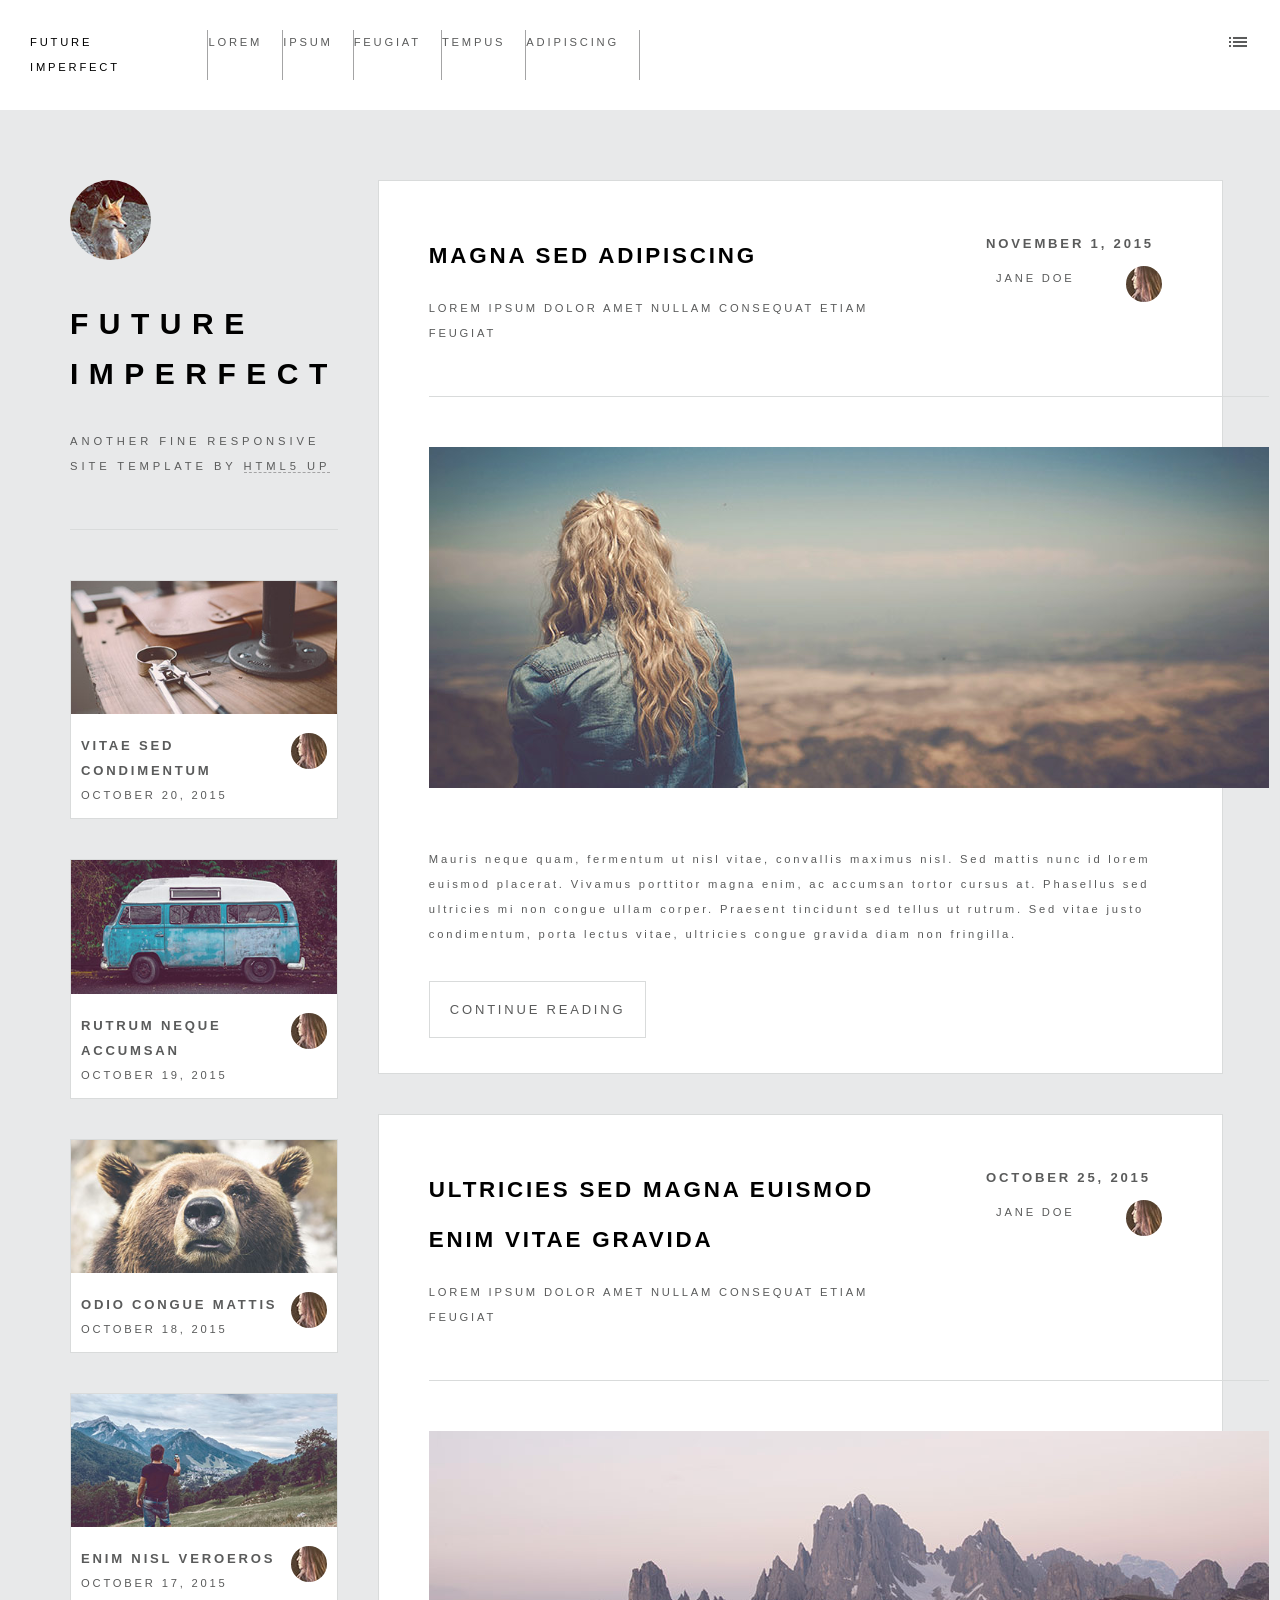
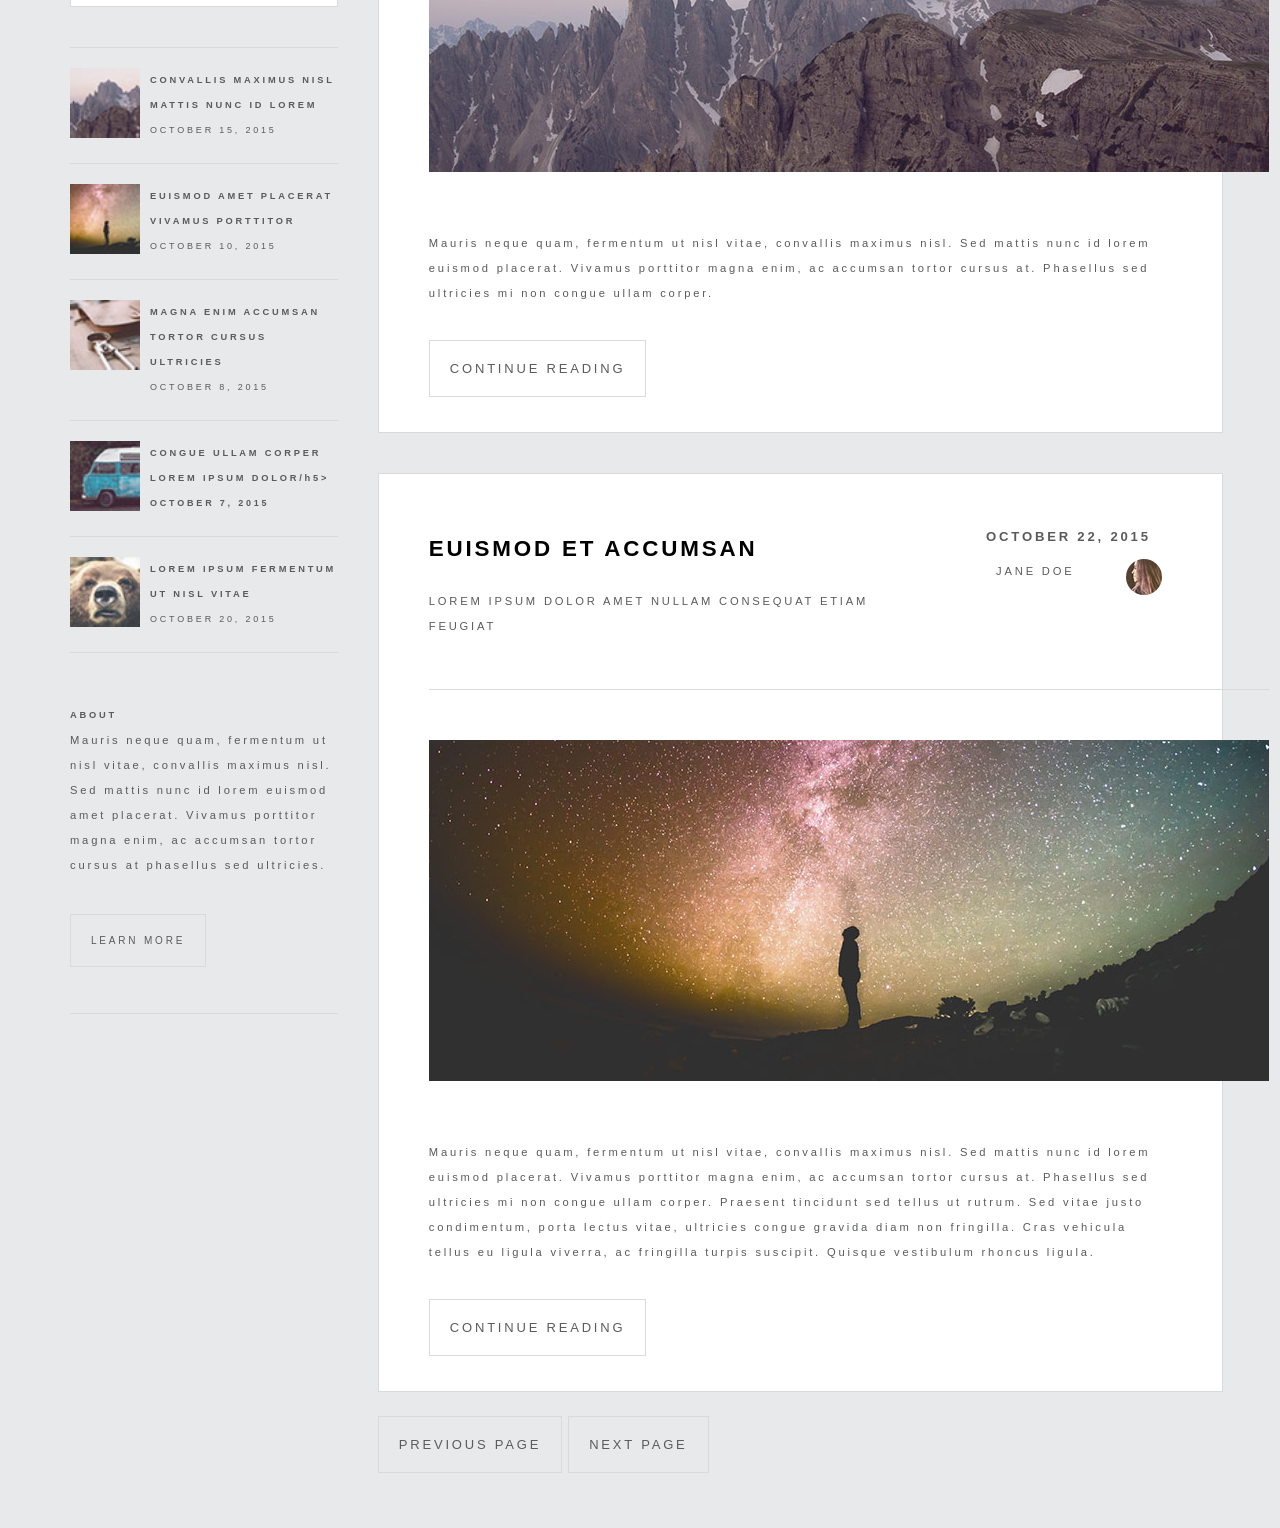
==== index.html @ 03fffccd "future" ====
<!DOCTYPE html>
<html lang="en">
<head>
    <link href="https://fonts.googleapis.com/icon?family=Material+Icons"
      rel="stylesheet">
    <link rel="stylesheet" href="style.css">
    <meta charset="UTF-8">
    <meta name="viewport" content="width=device-width, initial-scale=1.0">
    <meta http-equiv="X-UA-Compatible" content="ie=edge">
    <title>FUTURE IMPERFECT</title>
</head>
<body>
    <div class="header">
        <ul class="menu">
            <li class="first"><a href="#"> FUTURE IMPERFECT</a></li>
            <li><a href="#"> LOREM</a></li>
            <li><a href="#"> IPSUM</a></li>
            <li><a href="#"> FEUGIAT</a></li>
            <li><a href="#"> TEMPUS</a></li>
            <li><a href="#"> ADIPISCING</a></li>
        </ul>  
        <!-- vipadaika-->
         <ul class="menu2"> 
             <li>  
                <i class="material-icons">list</i>
                <ul class="list">
                    <li class="last">
                        <h3>LOREM IPSUM</h3>
                        <p>FEUGIAT TEMPUS VEROEROS DOLOR</p>
                    </li>
                    <li class="last">
                        <h3>DOLOR SIT AMET</h3>
                        <p>SED VITAE JUSTO CONDIMENTUM</p>
                    </li>
                    <li class="last">
                        <h3>FEUGIAT VEROEROS</h3>
                        <p>PHASELLUS SED ULTRICIES MI CONGUE</p>
                    </li>
                    <li class="last last2">
                        <h3>ETIAM SED CONSEQUAT</h3>
                        <p>PORTA LECTUS AMET ULTRICIES</p>
                    </li>
                    <li class="last3">
                         <a href="#" class="button button4">  LOG IN </a>
                    </li>
                    
                </ul>
             </li>
         </ul>
         <!-- vipadaika and-->
    </div>
   
    <div class="main">  
         <!-- начало бара--> 
        <div class="bar">
            <div class="name">
                <img src="img/logo.jpg" alt="">
                <h1>FUTURE </br> IMPERFECT</h1>
                <p>ANOTHER FINE RESPONSIVE SITE TEMPLATE BY <a href="#">HTML5 UP</a></p>
            </div>
            <div class="block">
                <img src="img/pic04.jpg" alt="">
                <div class="opisanie">
                    <div class="text">
                        <h3>VITAE SED CONDIMENTUM</h3>
                        <p>OCTOBER 20, 2015</p>
                    </div>
                    <img src="img/avatar.jpg" alt="">
                </div>
            </div>
            <div class="block">
                <img src="img/pic05.jpg" alt="">
                <div class="opisanie">
                    <div class="text">
                        <h3>RUTRUM NEQUE ACCUMSAN</h3>
                        <p>OCTOBER 19, 2015</p>
                    </div>
                    <img src="img/avatar.jpg" alt="">
                </div>
            </div>
            <div class="block">
                <img src="img/pic06.jpg" alt="">
                <div class="opisanie">
                    <div class="text">
                        <h3>ODIO CONGUE MATTIS</h3>
                        <p>OCTOBER 18, 2015</p>
                    </div>
                    <img src="img/avatar.jpg" alt="">
                </div>
            </div>
            <div class="block">
                <img src="img/pic07.jpg" alt="">
                <div class="opisanie">
                    <div class="text">
                        <h3>ENIM NISL VEROEROS</h3>
                        <p>OCTOBER 17, 2015</p>
                    </div>
                    <img src="img/avatar.jpg" alt="">
                </div>
            </div>
            <div class="min-block first1">
                <img src="img/pic08.jpg" alt="">
                <div class="text-min-block">
                    <h5>CONVALLIS MAXIMUS NISL MATTIS NUNC ID LOREM</h5>
                    <p>OCTOBER 15, 2015</p>
                </div>
            </div>
            <div class="min-block">
                <img src="img/pic09.jpg" alt="">
                <div class="text-min-block">
                    <h5>EUISMOD AMET PLACERAT VIVAMUS PORTTITOR</h5>
                    <p>OCTOBER 10, 2015</p>
                </div>
            </div>
            <div class="min-block">
                <img src="img/pic10.jpg" alt="">
                <div class="text-min-block">
                    <h5>MAGNA ENIM ACCUMSAN TORTOR CURSUS ULTRICIES</h5>
                    <p>OCTOBER 8, 2015</p>
                </div>
            </div>
            <div class="min-block">
                <img src="img/pic11.jpg" alt="">
                <div class="text-min-block">
                    <h5>CONGUE ULLAM CORPER LOREM IPSUM DOLOR/h5>
                    <p>OCTOBER 7, 2015</p>
                </div>
            </div>
            <div class="min-block">
                <img src="img/pic12.jpg" alt="">
                <div class="text-min-block">
                    <h5>LOREM IPSUM FERMENTUM UT NISL VITAE</h5>
                    <p>OCTOBER 20, 2015</p>
                </div>
            </div>
            <div class="about">
                <h5>ABOUT</h5>
                <p>Mauris neque quam, fermentum ut nisl vitae, convallis maximus nisl. Sed mattis nunc id lorem euismod amet placerat. Vivamus porttitor magna enim, ac accumsan tortor cursus at phasellus sed ultricies.</p>
            
             <a href="#" class="button2">  LEARN MORE</a>
             </div>
        </div>
        <!-- конец бара-->
         <!-- начало info-->
        <div class="info">
             <!-- начало big-block-->
            <div class="big-block">
                <div class="magna">
                    <div class="magna-text">
                        <h1>MAGNA SED ADIPISCING</h1>
                        <p>LOREM IPSUM DOLOR AMET NULLAM CONSEQUAT ETIAM FEUGIAT</p>
                    </div>
                    <div class="magna-dait">
                        <h3>NOVEMBER 1, 2015</h3>
                        <div class="opisanie">
                            <p><a href="#"> JANE DOE</a></p>
                            <img src="img/avatar.jpg" alt="">
                        </div>

                    </div>

                </div>
                <img src="img/pic01.jpg" alt="" class="pic">
                <p> Mauris neque quam, fermentum ut nisl vitae, convallis maximus nisl. Sed mattis nunc id lorem euismod placerat. Vivamus porttitor magna enim, ac accumsan tortor cursus at. Phasellus sed ultricies mi non congue ullam corper. Praesent tincidunt sed tellus ut rutrum. Sed vitae justo condimentum, porta lectus vitae, ultricies congue gravida diam non fringilla.</p>

                <a href="#" class="button">  CONTINUE READING</a>

            </div>
            <!--2-->
            <div class="big-block">
                <div class="magna">
                    <div class="magna-text">
                        <h1>ULTRICIES SED MAGNA EUISMOD ENIM VITAE GRAVIDA</h1>
                        <p>LOREM IPSUM DOLOR AMET NULLAM CONSEQUAT ETIAM FEUGIAT</p>
                    </div>
                    <div class="magna-dait">
                        <h3>OCTOBER 25, 2015</h3>
                        <div class="opisanie">
                            <p><a href="#"> JANE DOE</a></p>
                            <img src="img/avatar.jpg" alt="">
                        </div>

                    </div>

                </div>
                <img src="img/pic02.jpg" alt="" class="pic">
                <p> Mauris neque quam, fermentum ut nisl vitae, convallis maximus nisl. Sed mattis nunc id lorem euismod placerat. Vivamus porttitor magna enim, ac accumsan tortor cursus at. Phasellus sed ultricies mi non congue ullam corper.</p>

                <a href="#" class="button">  CONTINUE READING</a>

            </div>
            <!--3-->
            <div class="big-block">
                <div class="magna">
                    <div class="magna-text">
                        <h1>EUISMOD ET ACCUMSAN</h1>
                        <p>LOREM IPSUM DOLOR AMET NULLAM CONSEQUAT ETIAM FEUGIAT</p>
                    </div>
                    <div class="magna-dait">
                        <h3>OCTOBER 22, 2015</h3>
                        <div class="opisanie">
                            <p><a href="#"> JANE DOE</a></p>
                            <img src="img/avatar.jpg" alt="">
                        </div>

                    </div>

                </div>
                <img src="img/pic03.jpg" alt="" class="pic">
                <p> Mauris neque quam, fermentum ut nisl vitae, convallis maximus nisl. Sed mattis nunc id lorem euismod placerat. Vivamus porttitor magna enim, ac accumsan tortor cursus at. Phasellus sed ultricies mi non congue ullam corper. Praesent tincidunt sed tellus ut rutrum. Sed vitae justo condimentum, porta lectus vitae, ultricies congue gravida diam non fringilla. Cras vehicula tellus eu ligula viverra, ac fringilla turpis suscipit. Quisque vestibulum rhoncus ligula.</p>

                <a href="#" class="button">  CONTINUE READING</a>

            </div>
             <!-- конец big-block-->
             <a href="#" class="button button3">  PREVIOUS PAGE</a>
             <a href="#" class="button button3">  NEXT PAGE</a>
        </div>
        <!-- конец info-->
    </div>
    <!-- конец main-->
</body>
</html>
---- style.css ----
* {
    box-sizing: border-box;
    margin: 0;
    padding: 0;
}
body {
    width: 100%;
    background-color: #e8e9ea;
    font-family: "Raleway", Helvetica, sans-serif;
    font-size: 0.7em;
    font-weight: 400;
    letter-spacing: 0.25em;
    color: #5a5b5b;
     line-height: 25px;
     position: relative;
}
.header {
background-color: white;
padding: 30px;
display: flex;
justify-content: space-between;

}
.menu{
    width: 50%;
    display: flex;
    flex-direction: row;
   justify-content: space-between;
}
.menu li {
     list-style: none;
     border-right: 1px solid #a4a4a5;
     padding-right: 20px;
     
}
a {
    text-decoration: none;
    color: #5a5b5b;
}
.first>a {
    color: black;
}
 a:hover{
    color: #a0d5d6;
}
/*хедер закончился*/
.main {
    width: 100%;
    padding: 50px;
    display: flex;
    justify-content: space-between;
}
.bar {
    width: 30%;
    padding: 20px;
}
.name h1 {
    font-size: 30px;
    margin-top: 30px;
    margin-bottom: 30px;
    letter-spacing: 0.35em;
    line-height: 50px;
    color: black;
}
.name p {
     line-height: 25px;
     letter-spacing: 0.35em;
}
.name a {
    border-bottom: 1px dashed #a4a4a5;
}
.name {
    border-bottom: 1px solid #d9dbdb;
    padding-bottom: 50px;
    margin-bottom: 50px;
}
.name img {
    border-radius: 50%;
}
/*block*/
.block{
    background-color: white;
    border: 1px solid #d9dbdb;
    margin-bottom: 40px;
}
.block>img {
    width: 100%;
}
.opisanie {
    display: flex;
    justify-content: space-between;
    padding: 10px;
}
.opisanie img {
    height: 100%;
    border-radius: 50%;
}
/*block конец*/
.min-block {
    display: flex;
    padding-top: 20px;
    padding-bottom: 20px;
     border-bottom: 1px solid #d9dbdb;
}
.min-block img {
    height: 70px;
    width: 90px;
    margin-right: 10px;
}
.text-min-block p {
    font-size: 9px;
}
.first1 {
    border-top: 1px solid #d9dbdb;
} 
.about p{
    margin-bottom: 50px;
}
.about {
    margin-top: 50px;
    padding-bottom: 60px;
    border-bottom: 1px solid #d9dbdb;
}
.button2 {
    
      border: 1px solid #d9dbdb;
      padding: 20px;
       font-size: 10px;
}
/*info*/
.info {
    width: 75%;
    padding: 20px;
    
}
.big-block {
    width: 100%;
    background-color: white;
    padding: 50px;
    border: 1px solid #d9dbdb;
     margin-bottom: 40px;
      
}
.magna {
    display: flex;
    justify-content: space-between;

}
.magna-dait {
  width: 25%;
}
.magna-text {
    width: 65%;
}
h1 {
    color: black;
    margin-bottom: 15px;
    line-height: 50px;
}
.magna-dait {
   
}
.magna-dait img{
    border-radius: 50%;
    height: 60%;
}
.pic {
    border-top: 1px solid #d9dbdb;
    padding-top: 50px;

    margin-bottom: 50px;
}
.button {
   margin-top: 50px;
    padding: 20px;
    background-color: white;
    font-size: 13px;
    border: 1px solid #d9dbdb;
}
.big-block p {
    margin-bottom: 50px;
}
.button3 {
    background-color: #e8e9ea;
}
/*vipadaika*/
.list {
   visibility: hidden;
    position: fixed;
    opacity: 0;
    transition: 1s;
    right: 0px;
    top: 0px;
    
}
ul li:hover > .list{
   visibility: visible;
    opacity: 1;
}
.menu2 li {
    list-style: none;
}
.list {
    padding: 50px;
    background-color: white;
    height: 100%;
}
.list li {
    padding: 10px;

    line-height: 40px;
}
.list p {
    font-size: 9px;
}
.last {
       border-bottom: 1px solid #d9dbdb;

}
.button4 {
    text-align: center;
    padding-top: 5px;
    padding-bottom: 5px;
    margin-top: 40px;
    width: 100%;
}
.last2 {
    margin-bottom: 40px;
}
.last3 {
    display: flex;
    justify-content: center;
}
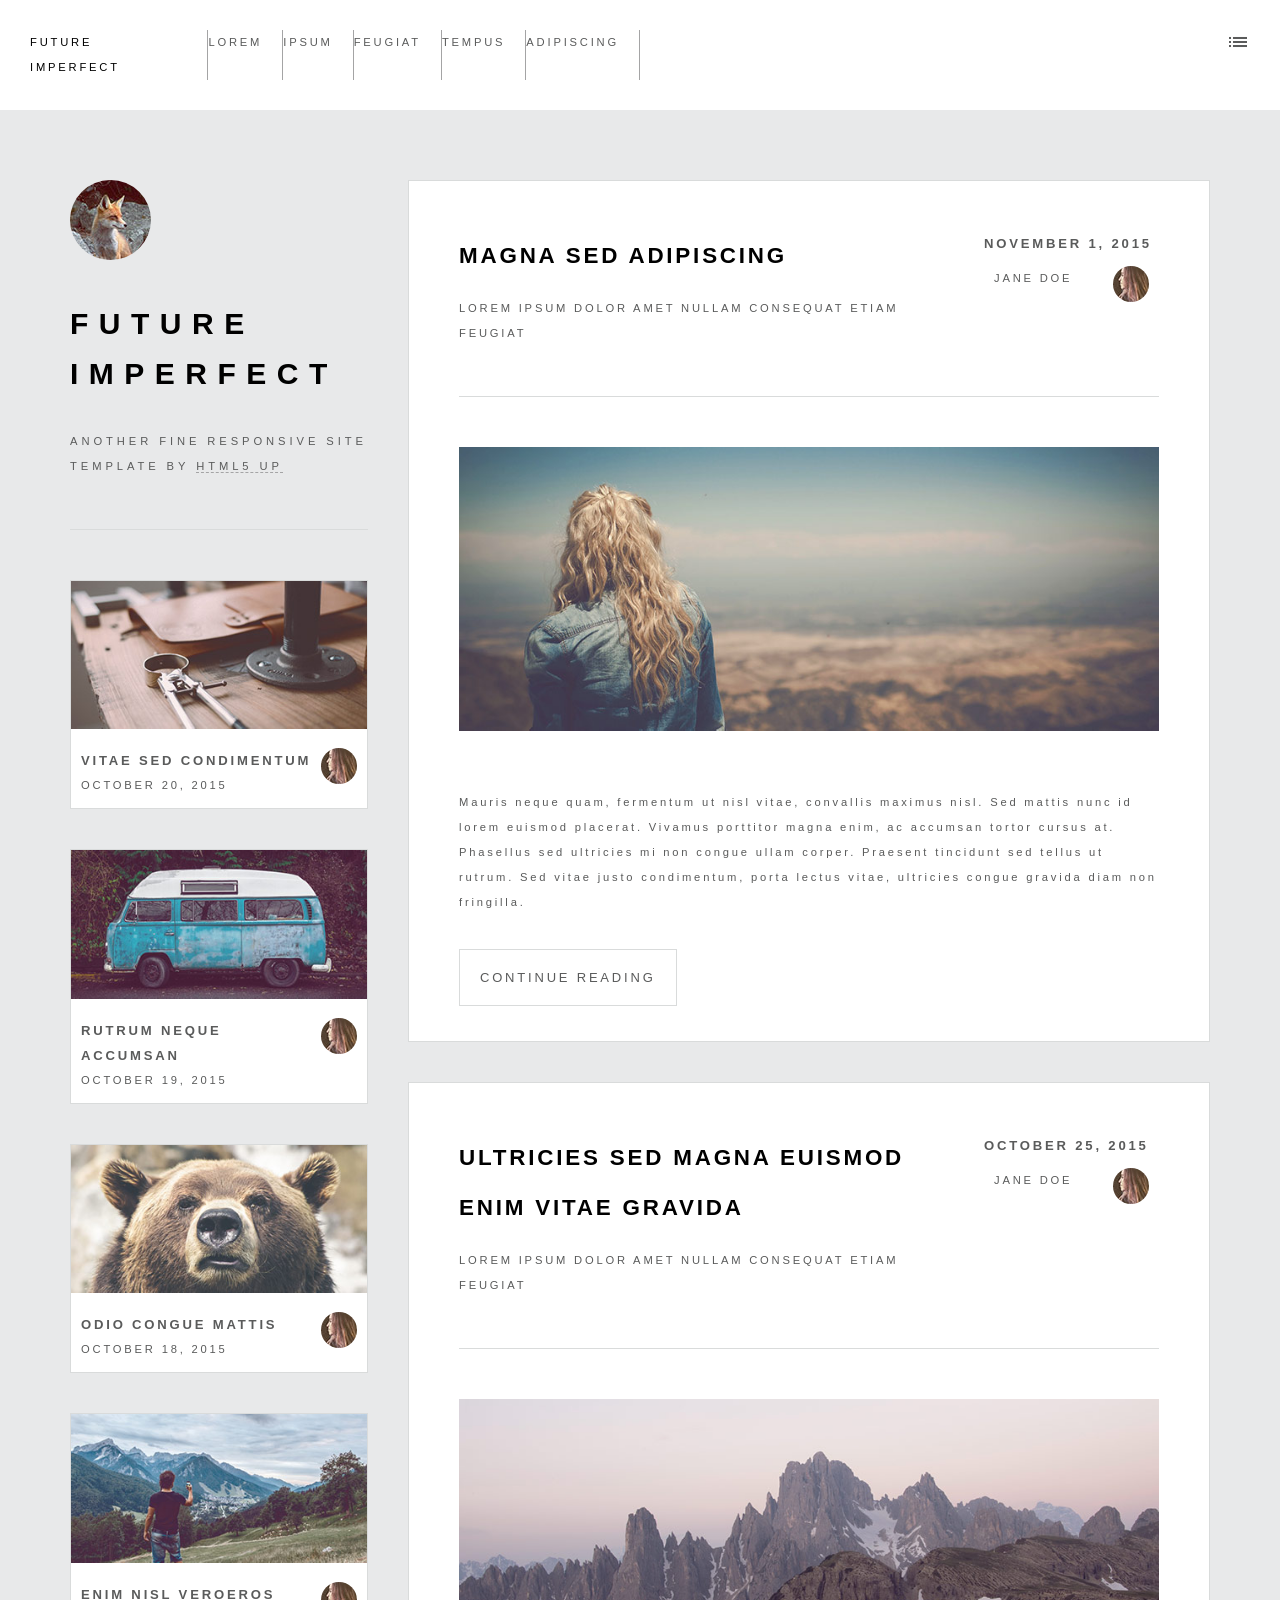
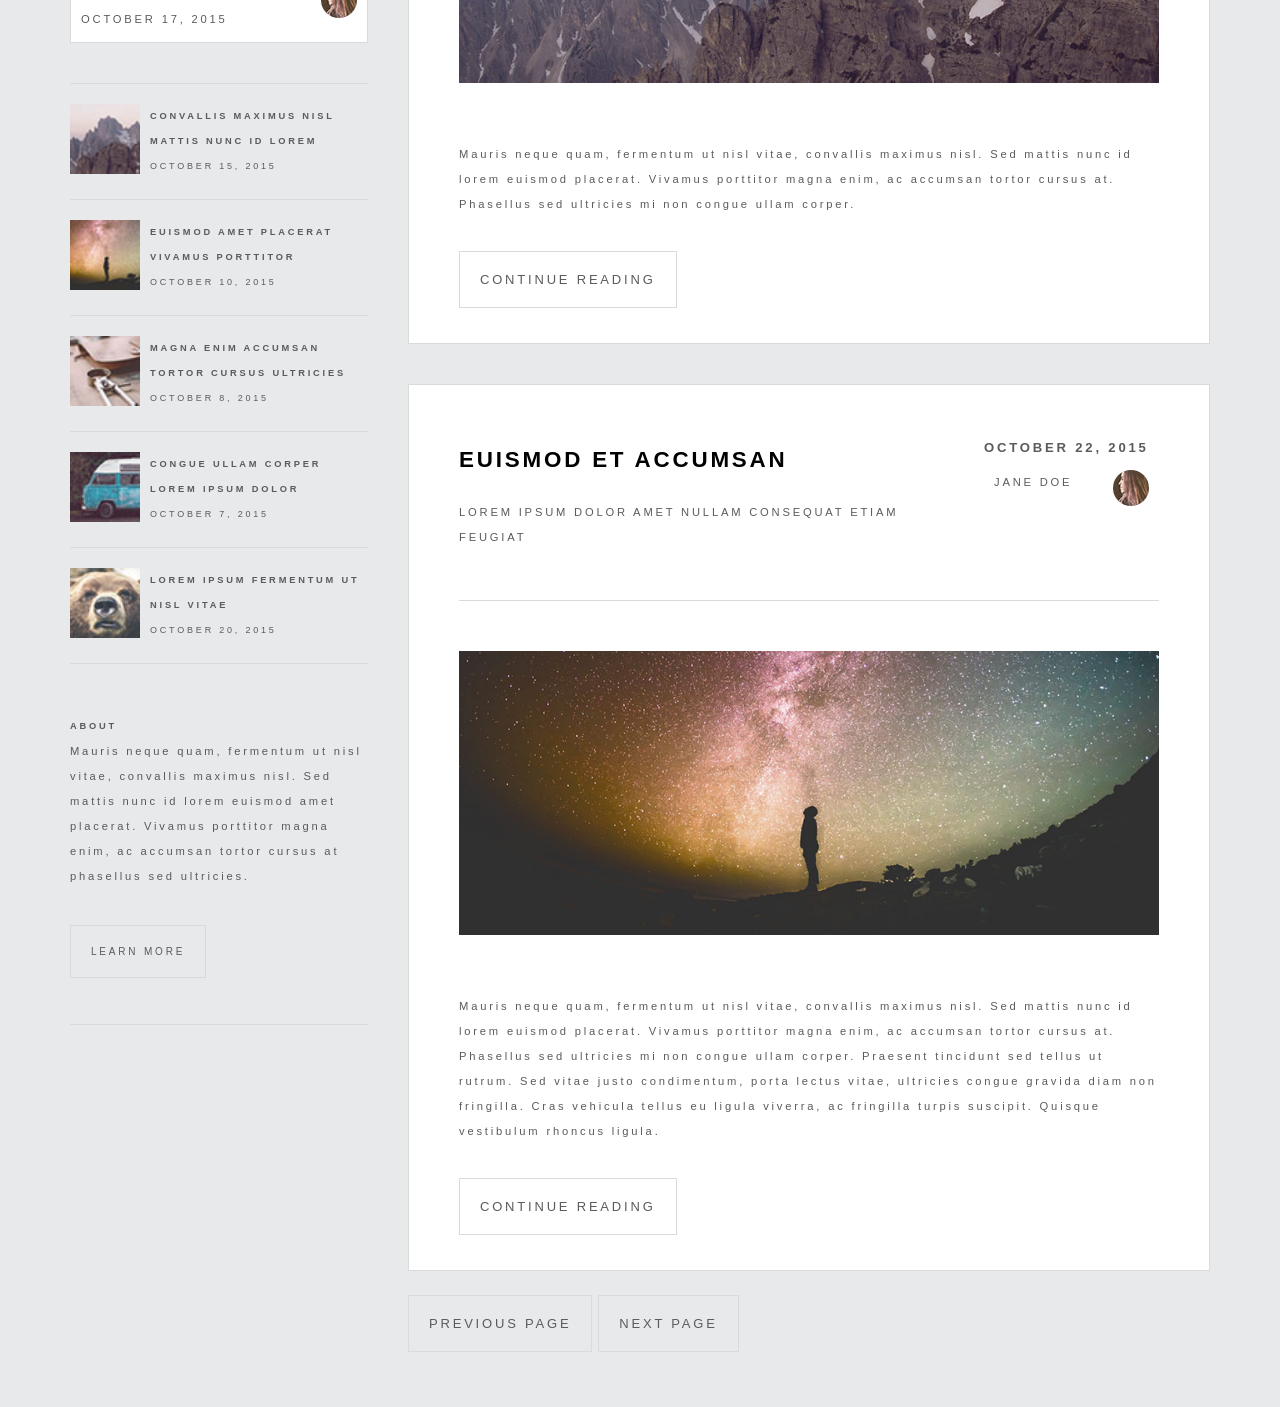
==== commit f584237d: "adapt" ====
--- a/index.html
+++ b/index.html
@@ -1,6 +1,8 @@
 <!DOCTYPE html>
 <html lang="en">
 <head>
+
+<meta name="viewport" content="width=device-width, initial-scale=1">
     <link href="https://fonts.googleapis.com/icon?family=Material+Icons"
       rel="stylesheet">
     <link rel="stylesheet" href="style.css">
@@ -122,7 +124,7 @@
             <div class="min-block">
                 <img src="img/pic11.jpg" alt="">
                 <div class="text-min-block">
-                    <h5>CONGUE ULLAM CORPER LOREM IPSUM DOLOR/h5>
+                    <h5>CONGUE ULLAM CORPER LOREM IPSUM DOLOR</h5>
                     <p>OCTOBER 7, 2015</p>
                 </div>
             </div>
--- a/style.css
+++ b/style.css
@@ -165,6 +165,7 @@
     height: 60%;
 }
 .pic {
+    width: 100%;
     border-top: 1px solid #d9dbdb;
     padding-top: 50px;
 
@@ -231,3 +232,172 @@
     display: flex;
     justify-content: center;
 }
+/*adapt*/
+@media (min-width:992px) and (max-width:1199px){
+    .name h1 {
+        font-size: 25px;
+}
+.main {
+    padding: 20px;
+}
+.menu {
+    width: 70%;
+}
+h1 {
+    margin-bottom: 15px;
+    line-height: 40px;
+    font-size: 20px;
+}
+h3 {
+    font-size: 11px;
+}
+.magna-dait {
+    width: 29%;
+}
+}
+
+@media (min-width: 768px) and (max-width:991px){
+.main {
+    padding: 10px;
+}
+.name h1 {
+    font-size: 20px;
+}
+h1{
+    font-size: 15px;
+    line-height: 35px;
+}
+h3 {
+    font-size: 10px;
+}
+body {
+    font-size: 0.6em;
+}
+.big-block {
+    padding: 35px;
+
+}
+.magna-dait {
+    width: 30%;
+}
+.min-block {
+    display: block;
+}
+.min-block img{
+    height: 57px;
+    width: 60px;
+    
+}
+.menu {
+    width: 82%;
+}
+}
+
+@media (max-width: 767px) and (min-width: 480px){
+    .main {
+        flex-direction: column;
+        padding: 20px;
+    }
+    .bar {
+        width: 100%;
+    }
+    .info {
+        width: 100%;
+    }
+    h1 {
+        line-height: 30px;
+    font-size: 12px;
+    }
+    .big-block {
+        padding: 30px;
+    }
+    .menu {
+        width: 77%;
+        flex-wrap: wrap;
+        font-size: 8px;
+    }
+    .list {
+        width: 100%;
+    }
+
+}
+@media (max-width: 479px) {
+    .name h1 {
+        font-size: 18px;
+    }
+
+    .main {
+        flex-direction: column;
+        padding: 5px;
+    }
+    .bar {
+        width: 100%;
+      
+    }
+    .info {
+        width: 100%;
+    }
+    h1 {
+        line-height: 30px;
+    font-size: 12px;
+    }
+    .big-block {
+        padding: 20px;
+    }
+    .menu {
+        width: 65%;
+        flex-wrap: wrap;
+        font-size: 8px;
+    }
+    .list {
+        width: 100%;
+    }
+    .menu li{
+        border: none;
+    }
+    h3 {
+        font-size: 10px;
+    }
+    .text-min-block p {
+    font-size: 8px;
+}
+.min-block {
+    display: block;
+}
+.min-block img{
+    height: 57px;
+    width: 60px;
+    
+}
+.magna {
+    flex-direction: column;
+}
+.info {
+    padding: 0px;
+}
+.magna-text {
+    width: 100%;
+}
+.magna-dait {
+    width: 100%;
+}
+body {
+    font-size: 0.6em;
+}
+.big-block p {
+    margin-bottom: 20px;
+}
+.button{
+    font-size: 7px;
+}
+.button3 {
+    padding: 18px;
+}
+.list {
+    padding: 10px;
+}
+.list li {
+    line-height: 30px;
+}
+
+}
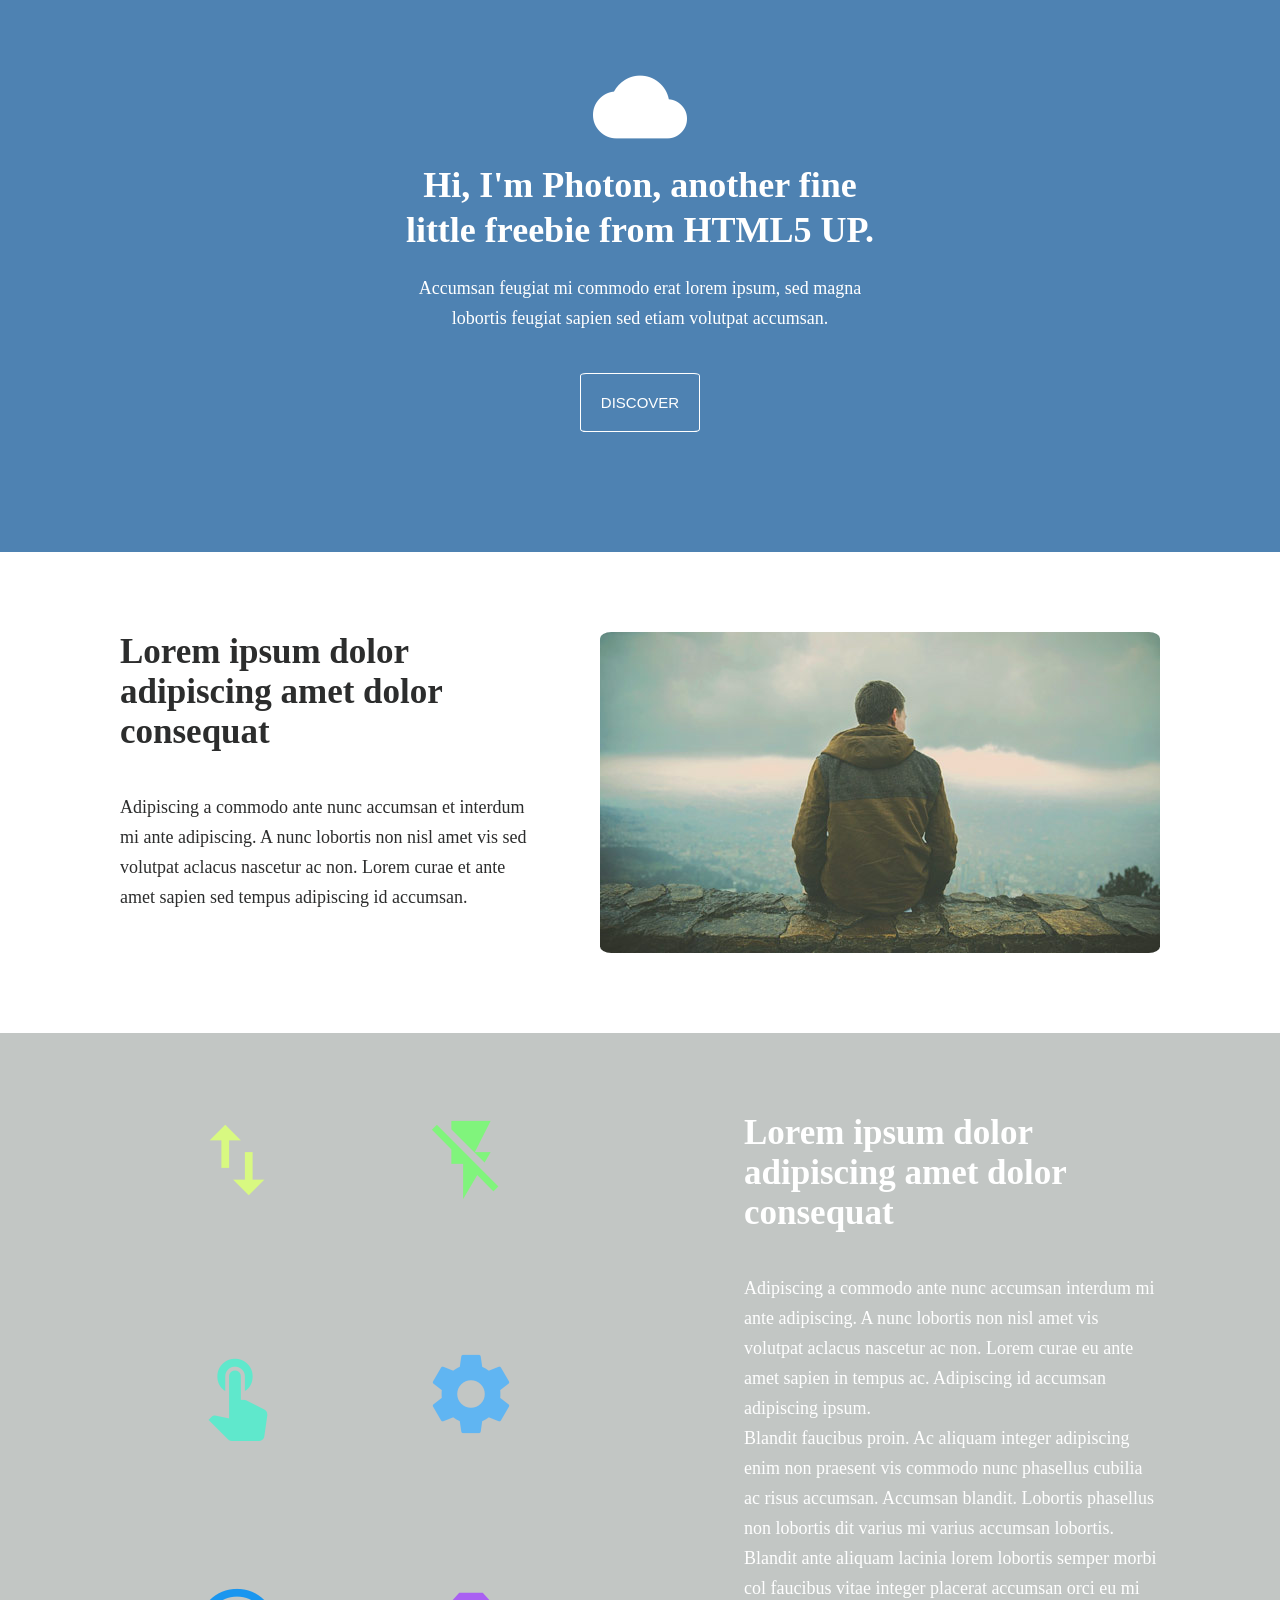
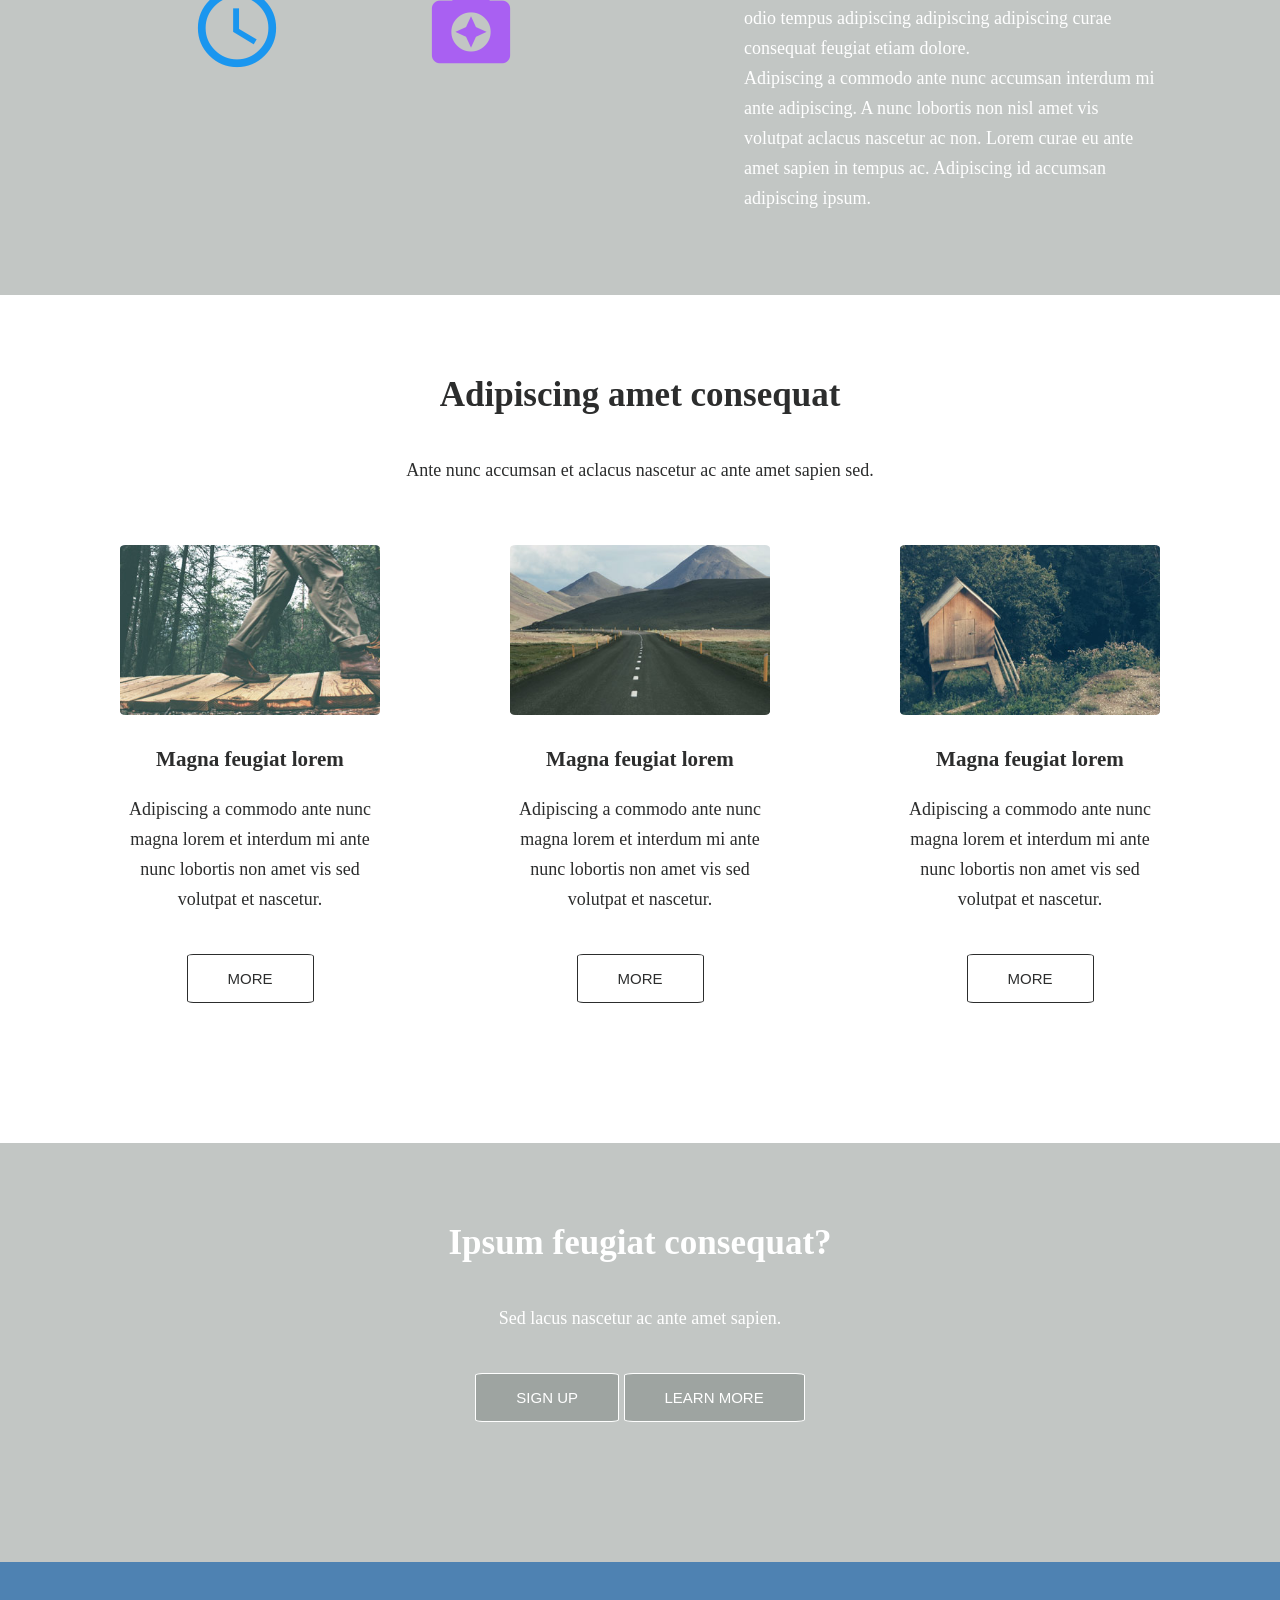
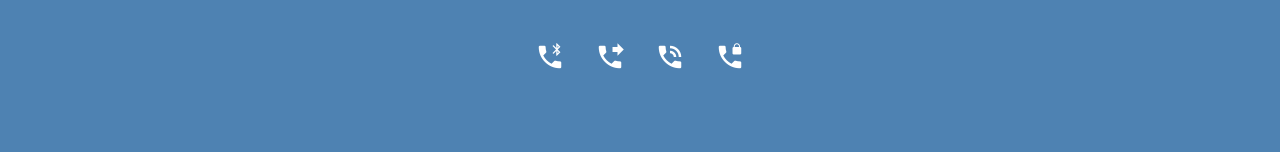
==== commit 8359f767: "rere" ====
--- a/index.html
+++ b/index.html
@@ -1,225 +1,93 @@
 <!DOCTYPE html>
 <html lang="en">
 <head>
-
-<meta name="viewport" content="width=device-width, initial-scale=1">
+    <meta name="viewport" content="width=device-width, initial-scale=1">
+    
     <link href="https://fonts.googleapis.com/icon?family=Material+Icons"
       rel="stylesheet">
     <link rel="stylesheet" href="style.css">
     <meta charset="UTF-8">
     <meta name="viewport" content="width=device-width, initial-scale=1.0">
     <meta http-equiv="X-UA-Compatible" content="ie=edge">
-    <title>FUTURE IMPERFECT</title>
+    <title>PHOTON</title>
 </head>
 <body>
-    <div class="header">
-        <ul class="menu">
-            <li class="first"><a href="#"> FUTURE IMPERFECT</a></li>
-            <li><a href="#"> LOREM</a></li>
-            <li><a href="#"> IPSUM</a></li>
-            <li><a href="#"> FEUGIAT</a></li>
-            <li><a href="#"> TEMPUS</a></li>
-            <li><a href="#"> ADIPISCING</a></li>
-        </ul>  
-        <!-- vipadaika-->
-         <ul class="menu2"> 
-             <li>  
-                <i class="material-icons">list</i>
-                <ul class="list">
-                    <li class="last">
-                        <h3>LOREM IPSUM</h3>
-                        <p>FEUGIAT TEMPUS VEROEROS DOLOR</p>
-                    </li>
-                    <li class="last">
-                        <h3>DOLOR SIT AMET</h3>
-                        <p>SED VITAE JUSTO CONDIMENTUM</p>
-                    </li>
-                    <li class="last">
-                        <h3>FEUGIAT VEROEROS</h3>
-                        <p>PHASELLUS SED ULTRICIES MI CONGUE</p>
-                    </li>
-                    <li class="last last2">
-                        <h3>ETIAM SED CONSEQUAT</h3>
-                        <p>PORTA LECTUS AMET ULTRICIES</p>
-                    </li>
-                    <li class="last3">
-                         <a href="#" class="button button4">  LOG IN </a>
-                    </li>
-                    
-                </ul>
-             </li>
-         </ul>
-         <!-- vipadaika and-->
-    </div>
    
-    <div class="main">  
-         <!-- начало бара--> 
-        <div class="bar">
-            <div class="name">
-                <img src="img/logo.jpg" alt="">
-                <h1>FUTURE </br> IMPERFECT</h1>
-                <p>ANOTHER FINE RESPONSIVE SITE TEMPLATE BY <a href="#">HTML5 UP</a></p>
+        <div class="header">
+           <i class="material-icons">cloud</i>
+           <h1> Hi, I'm Photon, another fine </br> little freebie from HTML5 UP.</h1>
+           <p>Accumsan feugiat mi commodo erat lorem ipsum, sed magna</br>
+lobortis feugiat sapien sed etiam volutpat accumsan.</p>
+ <a href="#top "><button>DISCOVER</button></a>
+        </div>
+        <section id="top">
+        <div class="lorem">
+            <div class="text">
+                <h2>Lorem ipsum dolor adipiscing amet dolor consequat</h2>
+                <p>Adipiscing a commodo ante nunc accumsan et interdum mi ante adipiscing. A nunc lobortis non nisl amet vis sed volutpat aclacus nascetur ac non. Lorem curae et ante amet sapien sed tempus adipiscing id accumsan.</p>
             </div>
-            <div class="block">
-                <img src="img/pic04.jpg" alt="">
-                <div class="opisanie">
-                    <div class="text">
-                        <h3>VITAE SED CONDIMENTUM</h3>
-                        <p>OCTOBER 20, 2015</p>
-                    </div>
-                    <img src="img/avatar.jpg" alt="">
+            <img src="img/pic01.jpg" alt="">
+        </div>
+        </section>
+        <div class="dolor">
+            <div class="icon">
+                <div class="icon-block">
+                        <i class="material-icons icon1">swap_vert</i>
+                        <i class="material-icons icon2">flash_off</i>
+                </div>
+                <div class="icon-block">
+                        <i class="material-icons icon3">touch_app</i>
+                        <i class="material-icons icon4">settings</i>
+                </div>
+                <div class="icon-block">
+                        <i class="material-icons icon5">query_builder</i>
+                        <i class="material-icons icon6">camera_enhance</i>
                 </div>
             </div>
-            <div class="block">
-                <img src="img/pic05.jpg" alt="">
-                <div class="opisanie">
-                    <div class="text">
-                        <h3>RUTRUM NEQUE ACCUMSAN</h3>
-                        <p>OCTOBER 19, 2015</p>
-                    </div>
-                    <img src="img/avatar.jpg" alt="">
+            <div class="text">
+                <h2>Lorem ipsum dolor adipiscing amet dolor consequat</h2>
+                <p>Adipiscing a commodo ante nunc accumsan interdum mi ante adipiscing. A nunc lobortis non nisl amet vis volutpat aclacus nascetur ac non. Lorem curae eu ante amet sapien in tempus ac. Adipiscing id accumsan adipiscing ipsum.</p>
+                <p>Blandit faucibus proin. Ac aliquam integer adipiscing enim non praesent vis commodo nunc phasellus cubilia ac risus accumsan. Accumsan blandit. Lobortis phasellus non lobortis dit varius mi varius accumsan lobortis. Blandit ante aliquam lacinia lorem lobortis semper morbi col faucibus vitae integer placerat accumsan orci eu mi odio tempus adipiscing adipiscing adipiscing curae consequat feugiat etiam dolore.</p>
+                <p>Adipiscing a commodo ante nunc accumsan interdum mi ante adipiscing. A nunc lobortis non nisl amet vis volutpat aclacus nascetur ac non. Lorem curae eu ante amet sapien in tempus ac. Adipiscing id accumsan adipiscing ipsum.</p>
+            </div>
+        </div>
+        <div class="adipisking">
+            <h2>Adipiscing amet consequat</h2>
+            <p>Ante nunc accumsan et aclacus nascetur ac ante amet sapien sed.</p>
+            <div class="info">
+                <div class="block">
+                    <img src="img/pic02.jpg" alt="">
+                    <h3>Magna feugiat lorem</h3>
+                    <p>Adipiscing a commodo ante nunc magna lorem et interdum mi ante nunc lobortis non amet vis sed volutpat et nascetur.</p>
+                    <a href="#"><button>MORE</button></a>
+                </div>
+                <div class="block">
+                    <img src="img/pic03.jpg" alt="">
+                    <h3>Magna feugiat lorem</h3>
+                    <p>Adipiscing a commodo ante nunc magna lorem et interdum mi ante nunc lobortis non amet vis sed volutpat et nascetur.</p>
+                    <a href="#"><button>MORE</button></a>
+                </div>
+                <div class="block">
+                    <img src="img/pic04.jpg" alt="">
+                    <h3>Magna feugiat lorem</h3>
+                    <p>Adipiscing a commodo ante nunc magna lorem et interdum mi ante nunc lobortis non amet vis sed volutpat et nascetur.</p>
+                    <a href="#"><button>MORE</button></a>
                 </div>
             </div>
-            <div class="block">
-                <img src="img/pic06.jpg" alt="">
-                <div class="opisanie">
-                    <div class="text">
-                        <h3>ODIO CONGUE MATTIS</h3>
-                        <p>OCTOBER 18, 2015</p>
-                    </div>
-                    <img src="img/avatar.jpg" alt="">
-                </div>
-            </div>
-            <div class="block">
-                <img src="img/pic07.jpg" alt="">
-                <div class="opisanie">
-                    <div class="text">
-                        <h3>ENIM NISL VEROEROS</h3>
-                        <p>OCTOBER 17, 2015</p>
-                    </div>
-                    <img src="img/avatar.jpg" alt="">
-                </div>
-            </div>
-            <div class="min-block first1">
-                <img src="img/pic08.jpg" alt="">
-                <div class="text-min-block">
-                    <h5>CONVALLIS MAXIMUS NISL MATTIS NUNC ID LOREM</h5>
-                    <p>OCTOBER 15, 2015</p>
-                </div>
-            </div>
-            <div class="min-block">
-                <img src="img/pic09.jpg" alt="">
-                <div class="text-min-block">
-                    <h5>EUISMOD AMET PLACERAT VIVAMUS PORTTITOR</h5>
-                    <p>OCTOBER 10, 2015</p>
-                </div>
-            </div>
-            <div class="min-block">
-                <img src="img/pic10.jpg" alt="">
-                <div class="text-min-block">
-                    <h5>MAGNA ENIM ACCUMSAN TORTOR CURSUS ULTRICIES</h5>
-                    <p>OCTOBER 8, 2015</p>
-                </div>
-            </div>
-            <div class="min-block">
-                <img src="img/pic11.jpg" alt="">
-                <div class="text-min-block">
-                    <h5>CONGUE ULLAM CORPER LOREM IPSUM DOLOR</h5>
-                    <p>OCTOBER 7, 2015</p>
-                </div>
-            </div>
-            <div class="min-block">
-                <img src="img/pic12.jpg" alt="">
-                <div class="text-min-block">
-                    <h5>LOREM IPSUM FERMENTUM UT NISL VITAE</h5>
-                    <p>OCTOBER 20, 2015</p>
-                </div>
-            </div>
-            <div class="about">
-                <h5>ABOUT</h5>
-                <p>Mauris neque quam, fermentum ut nisl vitae, convallis maximus nisl. Sed mattis nunc id lorem euismod amet placerat. Vivamus porttitor magna enim, ac accumsan tortor cursus at phasellus sed ultricies.</p>
-            
-             <a href="#" class="button2">  LEARN MORE</a>
-             </div>
         </div>
-        <!-- конец бара-->
-         <!-- начало info-->
-        <div class="info">
-             <!-- начало big-block-->
-            <div class="big-block">
-                <div class="magna">
-                    <div class="magna-text">
-                        <h1>MAGNA SED ADIPISCING</h1>
-                        <p>LOREM IPSUM DOLOR AMET NULLAM CONSEQUAT ETIAM FEUGIAT</p>
-                    </div>
-                    <div class="magna-dait">
-                        <h3>NOVEMBER 1, 2015</h3>
-                        <div class="opisanie">
-                            <p><a href="#"> JANE DOE</a></p>
-                            <img src="img/avatar.jpg" alt="">
-                        </div>
-
-                    </div>
-
-                </div>
-                <img src="img/pic01.jpg" alt="" class="pic">
-                <p> Mauris neque quam, fermentum ut nisl vitae, convallis maximus nisl. Sed mattis nunc id lorem euismod placerat. Vivamus porttitor magna enim, ac accumsan tortor cursus at. Phasellus sed ultricies mi non congue ullam corper. Praesent tincidunt sed tellus ut rutrum. Sed vitae justo condimentum, porta lectus vitae, ultricies congue gravida diam non fringilla.</p>
-
-                <a href="#" class="button">  CONTINUE READING</a>
-
-            </div>
-            <!--2-->
-            <div class="big-block">
-                <div class="magna">
-                    <div class="magna-text">
-                        <h1>ULTRICIES SED MAGNA EUISMOD ENIM VITAE GRAVIDA</h1>
-                        <p>LOREM IPSUM DOLOR AMET NULLAM CONSEQUAT ETIAM FEUGIAT</p>
-                    </div>
-                    <div class="magna-dait">
-                        <h3>OCTOBER 25, 2015</h3>
-                        <div class="opisanie">
-                            <p><a href="#"> JANE DOE</a></p>
-                            <img src="img/avatar.jpg" alt="">
-                        </div>
-
-                    </div>
-
-                </div>
-                <img src="img/pic02.jpg" alt="" class="pic">
-                <p> Mauris neque quam, fermentum ut nisl vitae, convallis maximus nisl. Sed mattis nunc id lorem euismod placerat. Vivamus porttitor magna enim, ac accumsan tortor cursus at. Phasellus sed ultricies mi non congue ullam corper.</p>
-
-                <a href="#" class="button">  CONTINUE READING</a>
-
-            </div>
-            <!--3-->
-            <div class="big-block">
-                <div class="magna">
-                    <div class="magna-text">
-                        <h1>EUISMOD ET ACCUMSAN</h1>
-                        <p>LOREM IPSUM DOLOR AMET NULLAM CONSEQUAT ETIAM FEUGIAT</p>
-                    </div>
-                    <div class="magna-dait">
-                        <h3>OCTOBER 22, 2015</h3>
-                        <div class="opisanie">
-                            <p><a href="#"> JANE DOE</a></p>
-                            <img src="img/avatar.jpg" alt="">
-                        </div>
-
-                    </div>
-
-                </div>
-                <img src="img/pic03.jpg" alt="" class="pic">
-                <p> Mauris neque quam, fermentum ut nisl vitae, convallis maximus nisl. Sed mattis nunc id lorem euismod placerat. Vivamus porttitor magna enim, ac accumsan tortor cursus at. Phasellus sed ultricies mi non congue ullam corper. Praesent tincidunt sed tellus ut rutrum. Sed vitae justo condimentum, porta lectus vitae, ultricies congue gravida diam non fringilla. Cras vehicula tellus eu ligula viverra, ac fringilla turpis suscipit. Quisque vestibulum rhoncus ligula.</p>
-
-                <a href="#" class="button">  CONTINUE READING</a>
-
-            </div>
-             <!-- конец big-block-->
-             <a href="#" class="button button3">  PREVIOUS PAGE</a>
-             <a href="#" class="button button3">  NEXT PAGE</a>
+        <div class="feugiat">
+            <h2>Ipsum feugiat consequat?</h2>
+            <p>Sed lacus nascetur ac ante amet sapien.</p>
+            <a href="#"><button>SIGN UP</button></a>
+            <a href="#"><button>LEARN MORE</button></a>
         </div>
-        <!-- конец info-->
-    </div>
-    <!-- конец main-->
+    <div class="footer">
+        <div class="socseti">
+            <i class="material-icons icon7">phone_bluetooth_speaker</i>
+            <i class="material-icons icon7">phone_forwarded</i>
+            <i class="material-icons icon7">phone_in_talk</i>
+            <i class="material-icons icon7">phone_locked</i>
+        </div>
+    </div> 
 </body>
 </html>
--- a/style.css
+++ b/style.css
@@ -5,399 +5,305 @@
 }
 body {
     width: 100%;
-    background-color: #e8e9ea;
-    font-family: "Raleway", Helvetica, sans-serif;
-    font-size: 0.7em;
-    font-weight: 400;
-    letter-spacing: 0.25em;
-    color: #5a5b5b;
-     line-height: 25px;
-     position: relative;
-}
+    background-image: url(img/header.jpg);
+    background-attachment: fixed;
+    line-height: 30px;
+    font-size: 18px;
+    font-family: inherit;
+    color: #2c2d2d;
+   
+}
+/*
+.background {
+      background-image: url(img/header.jpg);
+     background-repeat: no-repeat;
+     background-size: cover;
+     width: 100%;
+     height: 100%;
+     background-attachment: fixed;
+     background-position: center;
+}
+*/
 .header {
-background-color: white;
-padding: 30px;
-display: flex;
-justify-content: space-between;
+   width: 100%;
+   background-color: #4e82b2;
+   color: white;
+   text-align: center;
+   padding: 60px;
+}
+h1 {
+    margin-bottom: 20px;
+    line-height: 45px;
+}
+button {
+    margin-top: 40px;
+    margin-bottom: 60px;
+    background-color:#4e82b2;
+    color: white;
+    padding: 20px;
+    border: 1px solid white;
+    font-size: 15px;
+    border-radius: 5%;
+}
+.material-icons {
+    font-size: 94px;
+}
+.lorem {
+    display: flex;
+    justify-content: space-between;
+    width: 100%;
+    background-color: white;
+    padding: 80px 120px 80px 120px;
+   
+}
+.text {
+    width: 40%;
+}
+ img {
+   border-radius: 2%;
+}
+h2 {
+    font-size: 35px;
+    line-height: 40px;
+    margin-bottom: 40px;
+}
+.dolor {
+    width: 100%;
+    display: flex;
+    padding: 80px 120px 80px 120px;
+    justify-content: space-between;
+    color: white;
+    background-color: rgba(102, 114, 108, 0.4);
+    
+}
+.icon {  
+    width: 45%;
+   
+}
+.icon-block {
+    display: flex;
+    justify-content: space-around;
+    width: 100%;
+    margin-bottom: 140px;   
+}
+.icon1 {
+    color: #d8f981;
+}
+.icon2 {
+    color: #80f47c;
+}
+.icon3 {
+    color: #5fe8cc;
+}
+.icon4 {
+    color: #60b5f2;
+}
+.icon5 {
+    color: #1a96ef;
+}
+.icon6 {
+    color: #a960f2;
+}
+.adipisking {
+    width: 100%;
+    background-color: white;
+    text-align: center;
+    padding: 80px 120px 80px 120px;
+}
+.info {
+    display: flex;
+    justify-content: space-between;
+    margin-top: 60px;
+}
+.block {
+    text-align: center;
+    width: 25%;
+}
+.block img{
+    width: 100%;
+    margin-bottom: 20px;
+}
+.block button {
+    background-color: white;
+    color:  #2c2d2d;
+    border: 1px solid  #2c2d2d;
+    padding: 15px 40px 15px 40px;
+}
+.block  h3{
+    margin-bottom: 20px;
+}
+.feugiat {
+      padding: 80px 120px 80px 120px;
+      text-align: center;
+      color: white;
+      background-color: rgba(102, 114, 108, 0.4);
+}
+.feugiat button {
+    padding: 15px 40px 15px 40px;
+     background-color: rgba(102, 114, 108, 0.4);
+    color: white;
+}
+.footer {
+    width: 100%;
+    background-color: #4e82b2;
+    
+    
+}
+.icon7 {
+    color: white;
+    font-size: 30px;
+    margin-right: 15px;
+    margin-left: 15px;
+    
+}
+.socseti {
+    display: flex;
+    justify-content: center;
+     padding: 80px 120px 80px 120px;
+}
+/*adapt*/
 
-}
-.menu{
-    width: 50%;
-    display: flex;
-    flex-direction: row;
-   justify-content: space-between;
-}
-.menu li {
-     list-style: none;
-     border-right: 1px solid #a4a4a5;
-     padding-right: 20px;
-     
-}
-a {
-    text-decoration: none;
-    color: #5a5b5b;
-}
-.first>a {
-    color: black;
-}
- a:hover{
-    color: #a0d5d6;
-}
-/*хедер закончился*/
-.main {
-    width: 100%;
-    padding: 50px;
-    display: flex;
-    justify-content: space-between;
-}
-.bar {
-    width: 30%;
-    padding: 20px;
-}
-.name h1 {
-    font-size: 30px;
-    margin-top: 30px;
-    margin-bottom: 30px;
-    letter-spacing: 0.35em;
-    line-height: 50px;
-    color: black;
-}
-.name p {
-     line-height: 25px;
-     letter-spacing: 0.35em;
-}
-.name a {
-    border-bottom: 1px dashed #a4a4a5;
-}
-.name {
-    border-bottom: 1px solid #d9dbdb;
-    padding-bottom: 50px;
-    margin-bottom: 50px;
-}
-.name img {
-    border-radius: 50%;
-}
-/*block*/
-.block{
-    background-color: white;
-    border: 1px solid #d9dbdb;
-    margin-bottom: 40px;
-}
-.block>img {
-    width: 100%;
-}
-.opisanie {
-    display: flex;
-    justify-content: space-between;
-    padding: 10px;
-}
-.opisanie img {
-    height: 100%;
-    border-radius: 50%;
-}
-/*block конец*/
-.min-block {
-    display: flex;
-    padding-top: 20px;
-    padding-bottom: 20px;
-     border-bottom: 1px solid #d9dbdb;
-}
-.min-block img {
-    height: 70px;
-    width: 90px;
-    margin-right: 10px;
-}
-.text-min-block p {
-    font-size: 9px;
-}
-.first1 {
-    border-top: 1px solid #d9dbdb;
-} 
-.about p{
-    margin-bottom: 50px;
-}
-.about {
-    margin-top: 50px;
-    padding-bottom: 60px;
-    border-bottom: 1px solid #d9dbdb;
-}
-.button2 {
-    
-      border: 1px solid #d9dbdb;
-      padding: 20px;
-       font-size: 10px;
-}
-/*info*/
-.info {
-    width: 75%;
-    padding: 20px;
-    
-}
-.big-block {
-    width: 100%;
-    background-color: white;
-    padding: 50px;
-    border: 1px solid #d9dbdb;
-     margin-bottom: 40px;
-      
-}
-.magna {
-    display: flex;
-    justify-content: space-between;
-
-}
-.magna-dait {
-  width: 25%;
-}
-.magna-text {
-    width: 65%;
-}
-h1 {
-    color: black;
-    margin-bottom: 15px;
-    line-height: 50px;
-}
-.magna-dait {
-   
-}
-.magna-dait img{
-    border-radius: 50%;
-    height: 60%;
-}
-.pic {
-    width: 100%;
-    border-top: 1px solid #d9dbdb;
-    padding-top: 50px;
-
-    margin-bottom: 50px;
-}
-.button {
-   margin-top: 50px;
-    padding: 20px;
-    background-color: white;
-    font-size: 13px;
-    border: 1px solid #d9dbdb;
-}
-.big-block p {
-    margin-bottom: 50px;
-}
-.button3 {
-    background-color: #e8e9ea;
-}
-/*vipadaika*/
-.list {
-   visibility: hidden;
-    position: fixed;
-    opacity: 0;
-    transition: 1s;
-    right: 0px;
-    top: 0px;
-    
-}
-ul li:hover > .list{
-   visibility: visible;
-    opacity: 1;
-}
-.menu2 li {
-    list-style: none;
-}
-.list {
-    padding: 50px;
-    background-color: white;
-    height: 100%;
-}
-.list li {
-    padding: 10px;
-
-    line-height: 40px;
-}
-.list p {
-    font-size: 9px;
-}
-.last {
-       border-bottom: 1px solid #d9dbdb;
-
-}
-.button4 {
-    text-align: center;
-    padding-top: 5px;
-    padding-bottom: 5px;
-    margin-top: 40px;
-    width: 100%;
-}
-.last2 {
-    margin-bottom: 40px;
-}
-.last3 {
-    display: flex;
-    justify-content: center;
-}
-/*adapt*/
-@media (min-width:992px) and (max-width:1199px){
-    .name h1 {
-        font-size: 25px;
-}
-.main {
-    padding: 20px;
-}
-.menu {
-    width: 70%;
-}
-h1 {
-    margin-bottom: 15px;
-    line-height: 40px;
-    font-size: 20px;
-}
-h3 {
-    font-size: 11px;
-}
-.magna-dait {
-    width: 29%;
-}
-}
-
-@media (min-width: 768px) and (max-width:991px){
-.main {
-    padding: 10px;
-}
-.name h1 {
-    font-size: 20px;
-}
-h1{
-    font-size: 15px;
-    line-height: 35px;
-}
-h3 {
-    font-size: 10px;
-}
-body {
-    font-size: 0.6em;
-}
-.big-block {
-    padding: 35px;
-
-}
-.magna-dait {
-    width: 30%;
-}
-.min-block {
-    display: block;
-}
-.min-block img{
-    height: 57px;
-    width: 60px;
-    
-}
-.menu {
-    width: 82%;
-}
+@media (min-width: 992px) and (max-width: 1199px){
+    .lorem img{
+        width: 50%;
+    }
+}
+@media (min-width: 768px)and (max-width: 991px){
+     .lorem img{
+        width: 50%;
+        height: 100%;
+    }
+    .lorem {
+        padding: 80px 30px 80px 30px;
+    }
+    h2 {
+        font-size: 20px;
+        margin-bottom: 20px;
+    }
+    .text {
+    width: 60%;
+    }
+    .dolor{
+        padding: 80px 30px 80px 30px;
+    }
+    .icon-block {
+            justify-content: space-between;
+    }
+    .icon {
+    width: 35%;
+    }
+    .adipisking{
+        padding: 80px 30px 80px 30px;
+    }
 }
 
 @media (max-width: 767px) and (min-width: 480px){
-    .main {
-        flex-direction: column;
-        padding: 20px;
-    }
-    .bar {
-        width: 100%;
+    .header {
+        padding: 50px 11px 50px 11px;
+    }
+    .lorem img{
+        width: 100%;
+        height: 100%;
+        order: 1;
+        margin-bottom: 20px;
+    }
+    .text{
+        order: 2;
+        width: 100%;
+    }
+    .lorem {
+        flex-direction: column;
+        padding: 50px 30px 50px 30px;
+    }
+   h2 {
+      font-size: 25px;
+   }
+   .dolor {
+        flex-direction: column;
+        padding: 50px 30px 50px 30px;
+   }
+   .icon {
+    width: 100%;
+    }
+    .icon-block {
+        margin-bottom: 50px;
+    }
+    .adipisking {
+        padding: 50px 30px 50px 30px;
+    }
+    .h3{
+        font-size: 10px;
+    }
+    .block {
+        width: 30%;
+    }
+    .feugiat {
+         padding: 50px 30px 50px 30px;
+    }
+}
+@media (max-width: 479px){
+        .header {
+        padding: 50px 11px 50px 11px;
+    }
+    .lorem img{
+        width: 100%;
+        height: 100%;
+        order: 1;
+        margin-bottom: 20px;
+    }
+    .text{
+        order: 2;
+        width: 100%;
+    }
+    .lorem {
+        flex-direction: column;
+        padding: 50px 20px 50px 20px;
+    }
+   h2 {
+      font-size: 18px;
+      line-height: 35px;
+      margin-bottom: 30px;
+   }
+   .dolor {
+        flex-direction: column;
+        padding: 50px 20px 50px 20px;
+   }
+   .icon {
+    width: 100%;
+    }
+    .icon-block {
+        margin-bottom: 50px;
+    }
+    .adipisking {
+        padding: 50px 20px 50px 20px;
+    }
+    .h3{
+        font-size: 10px;
+    }
+    .block {
+        width: 100%;
+    }
+    .feugiat {
+         padding: 50px 20px 50px 20px;
+    }
+    h1 {
+        font-size: 20px;
+    }
+    body {
+        font-size: 15px;
+    }
+    button {
+        margin-bottom: 35px;
+        font-size: 13px;
+    }
+    .material-icons {
+    font-size: 23px;
     }
     .info {
-        width: 100%;
-    }
-    h1 {
-        line-height: 30px;
-    font-size: 12px;
-    }
-    .big-block {
-        padding: 30px;
-    }
-    .menu {
-        width: 77%;
-        flex-wrap: wrap;
-        font-size: 8px;
-    }
-    .list {
-        width: 100%;
-    }
+        flex-direction: column;
+    }
+    .socseti {
+         padding: 50px 20px 50px 20px;
+    }
+}
 
-}
-@media (max-width: 479px) {
-    .name h1 {
-        font-size: 18px;
-    }
-
-    .main {
-        flex-direction: column;
-        padding: 5px;
-    }
-    .bar {
-        width: 100%;
-      
-    }
-    .info {
-        width: 100%;
-    }
-    h1 {
-        line-height: 30px;
-    font-size: 12px;
-    }
-    .big-block {
-        padding: 20px;
-    }
-    .menu {
-        width: 65%;
-        flex-wrap: wrap;
-        font-size: 8px;
-    }
-    .list {
-        width: 100%;
-    }
-    .menu li{
-        border: none;
-    }
-    h3 {
-        font-size: 10px;
-    }
-    .text-min-block p {
-    font-size: 8px;
-}
-.min-block {
-    display: block;
-}
-.min-block img{
-    height: 57px;
-    width: 60px;
-    
-}
-.magna {
-    flex-direction: column;
-}
-.info {
-    padding: 0px;
-}
-.magna-text {
-    width: 100%;
-}
-.magna-dait {
-    width: 100%;
-}
-body {
-    font-size: 0.6em;
-}
-.big-block p {
-    margin-bottom: 20px;
-}
-.button{
-    font-size: 7px;
-}
-.button3 {
-    padding: 18px;
-}
-.list {
-    padding: 10px;
-}
-.list li {
-    line-height: 30px;
-}
-
-}
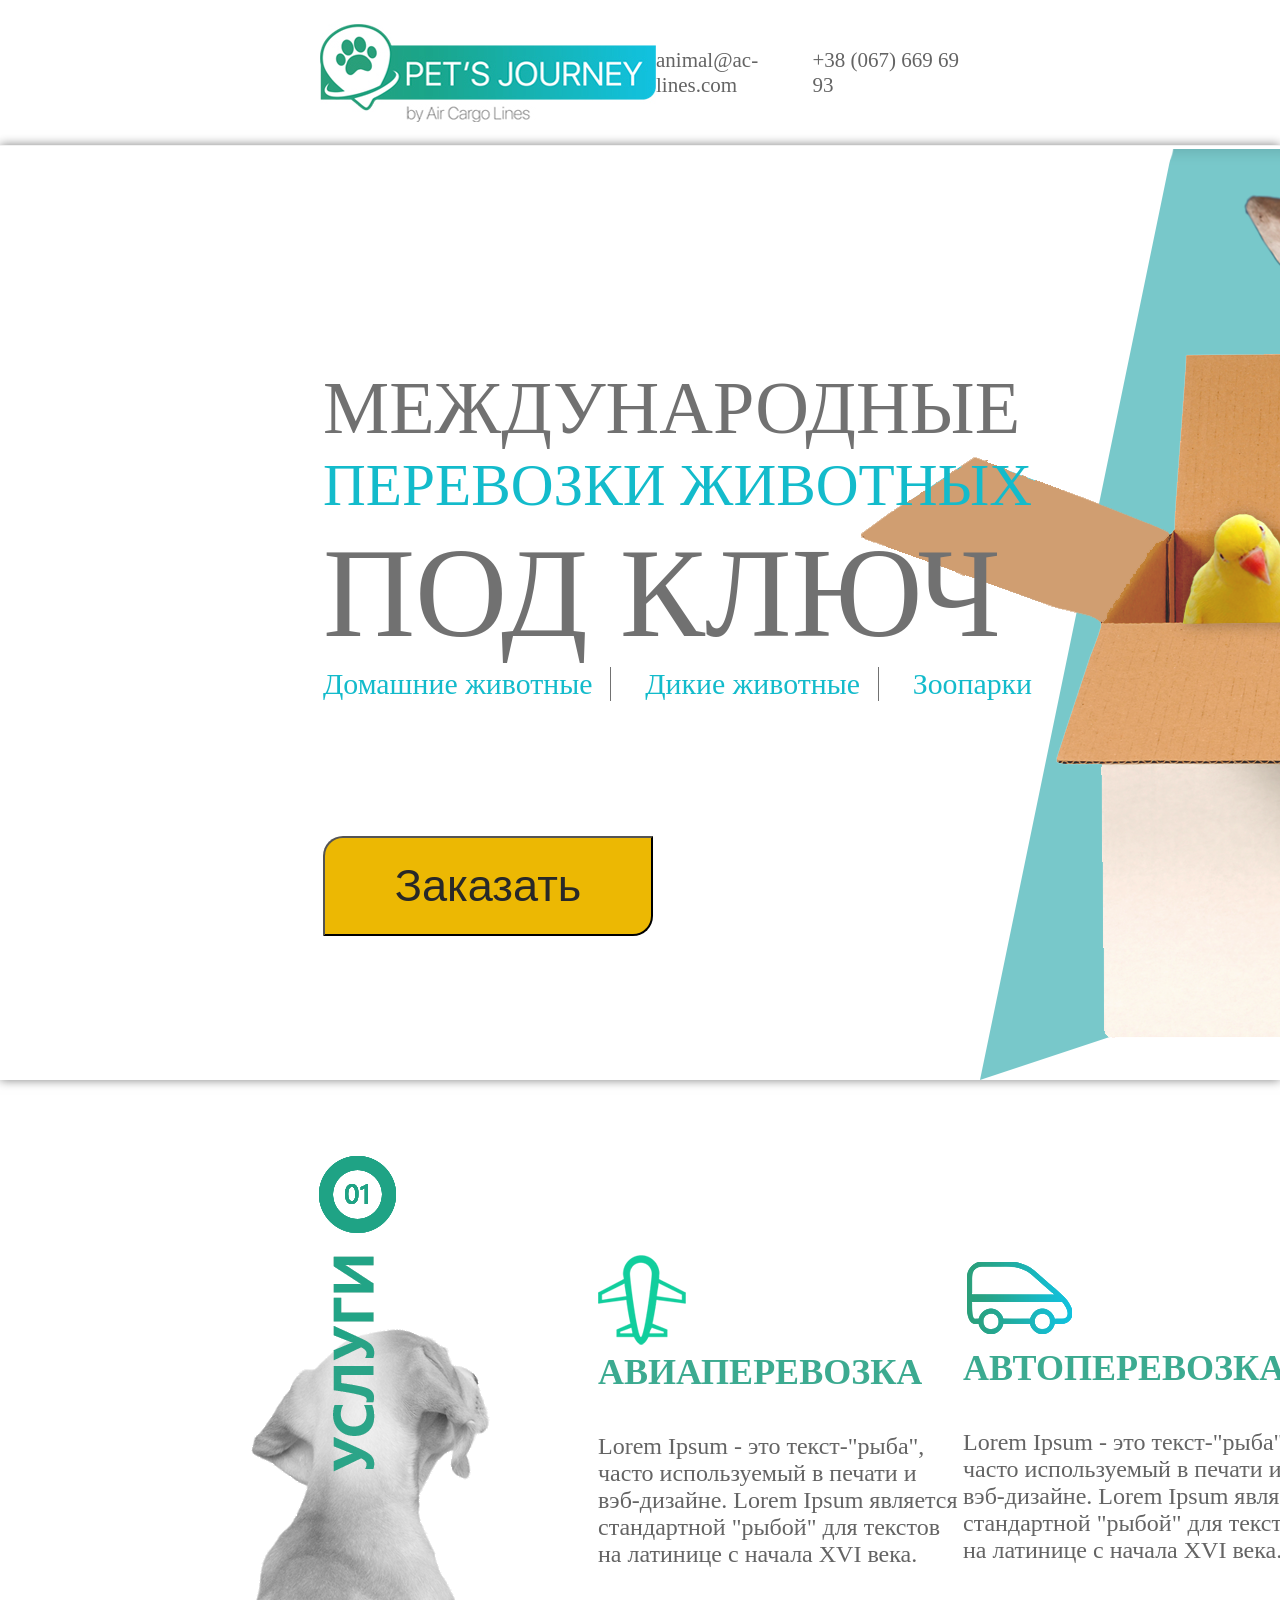
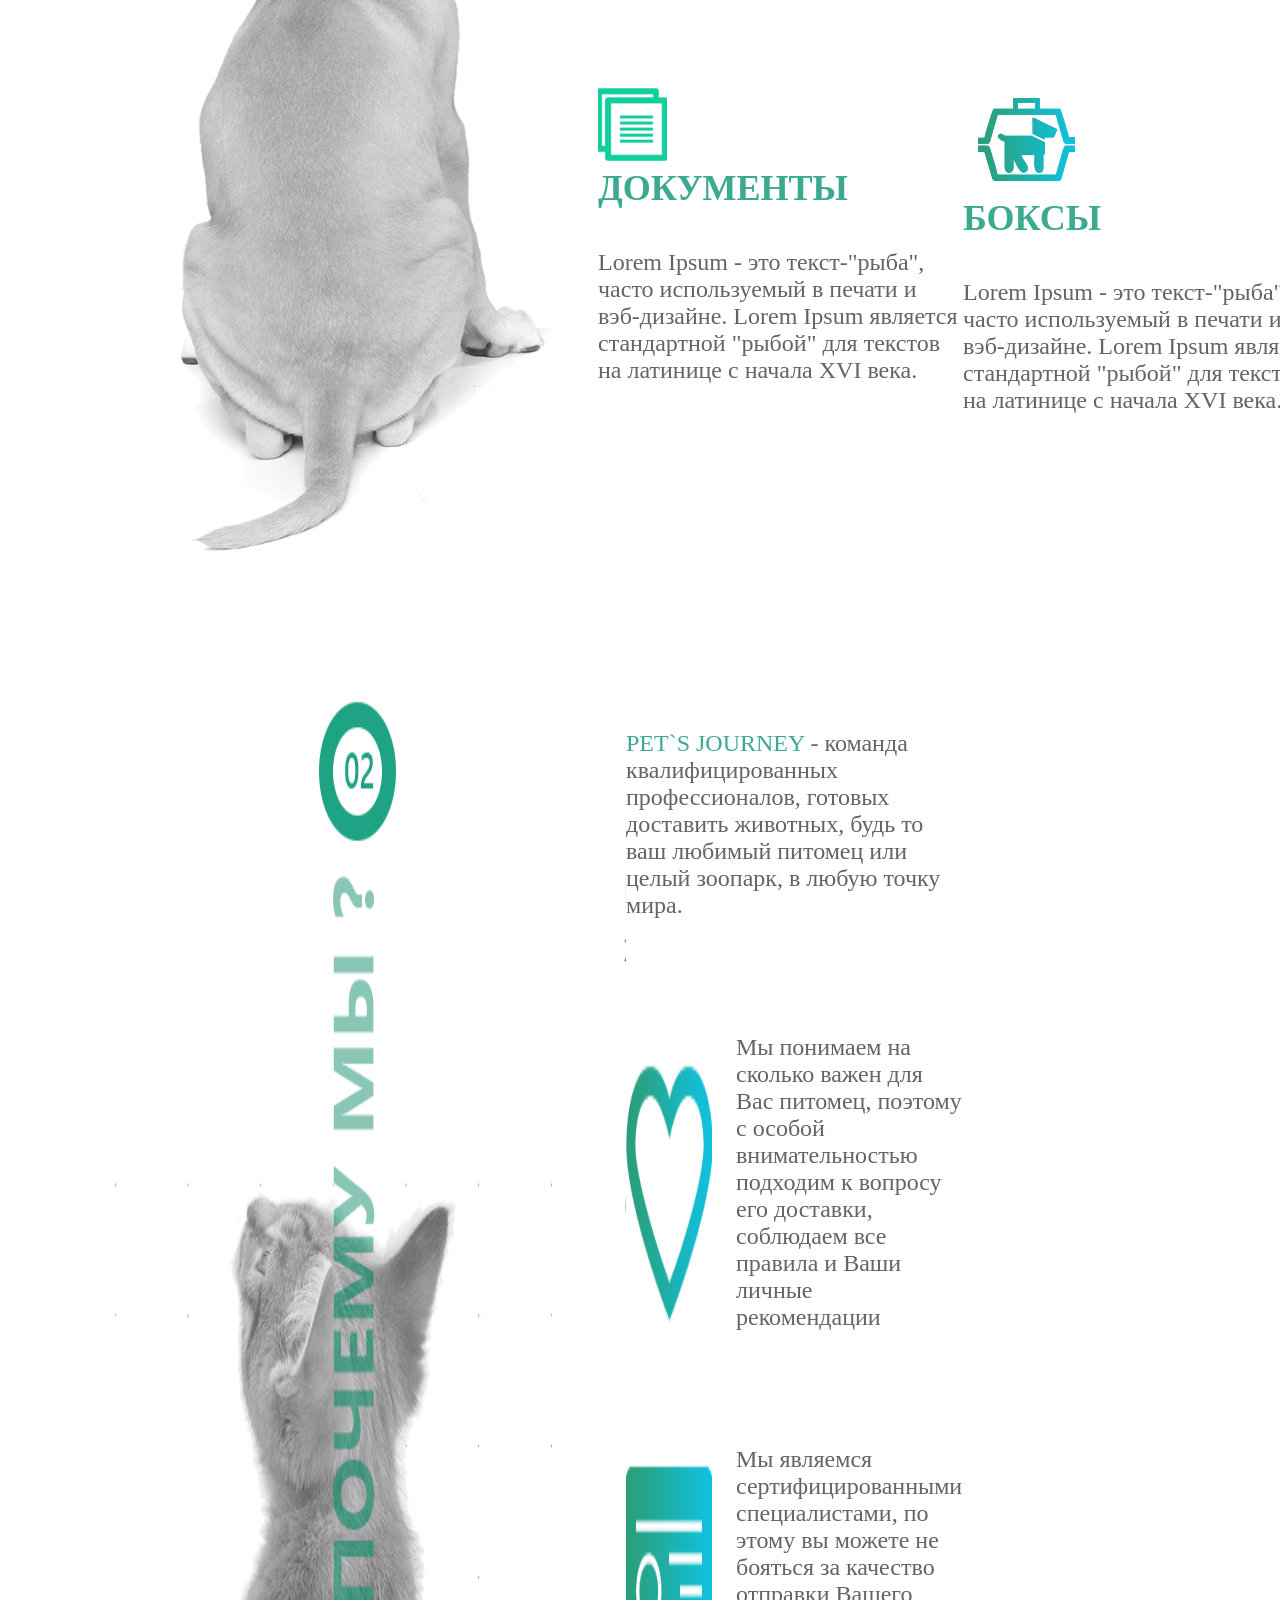
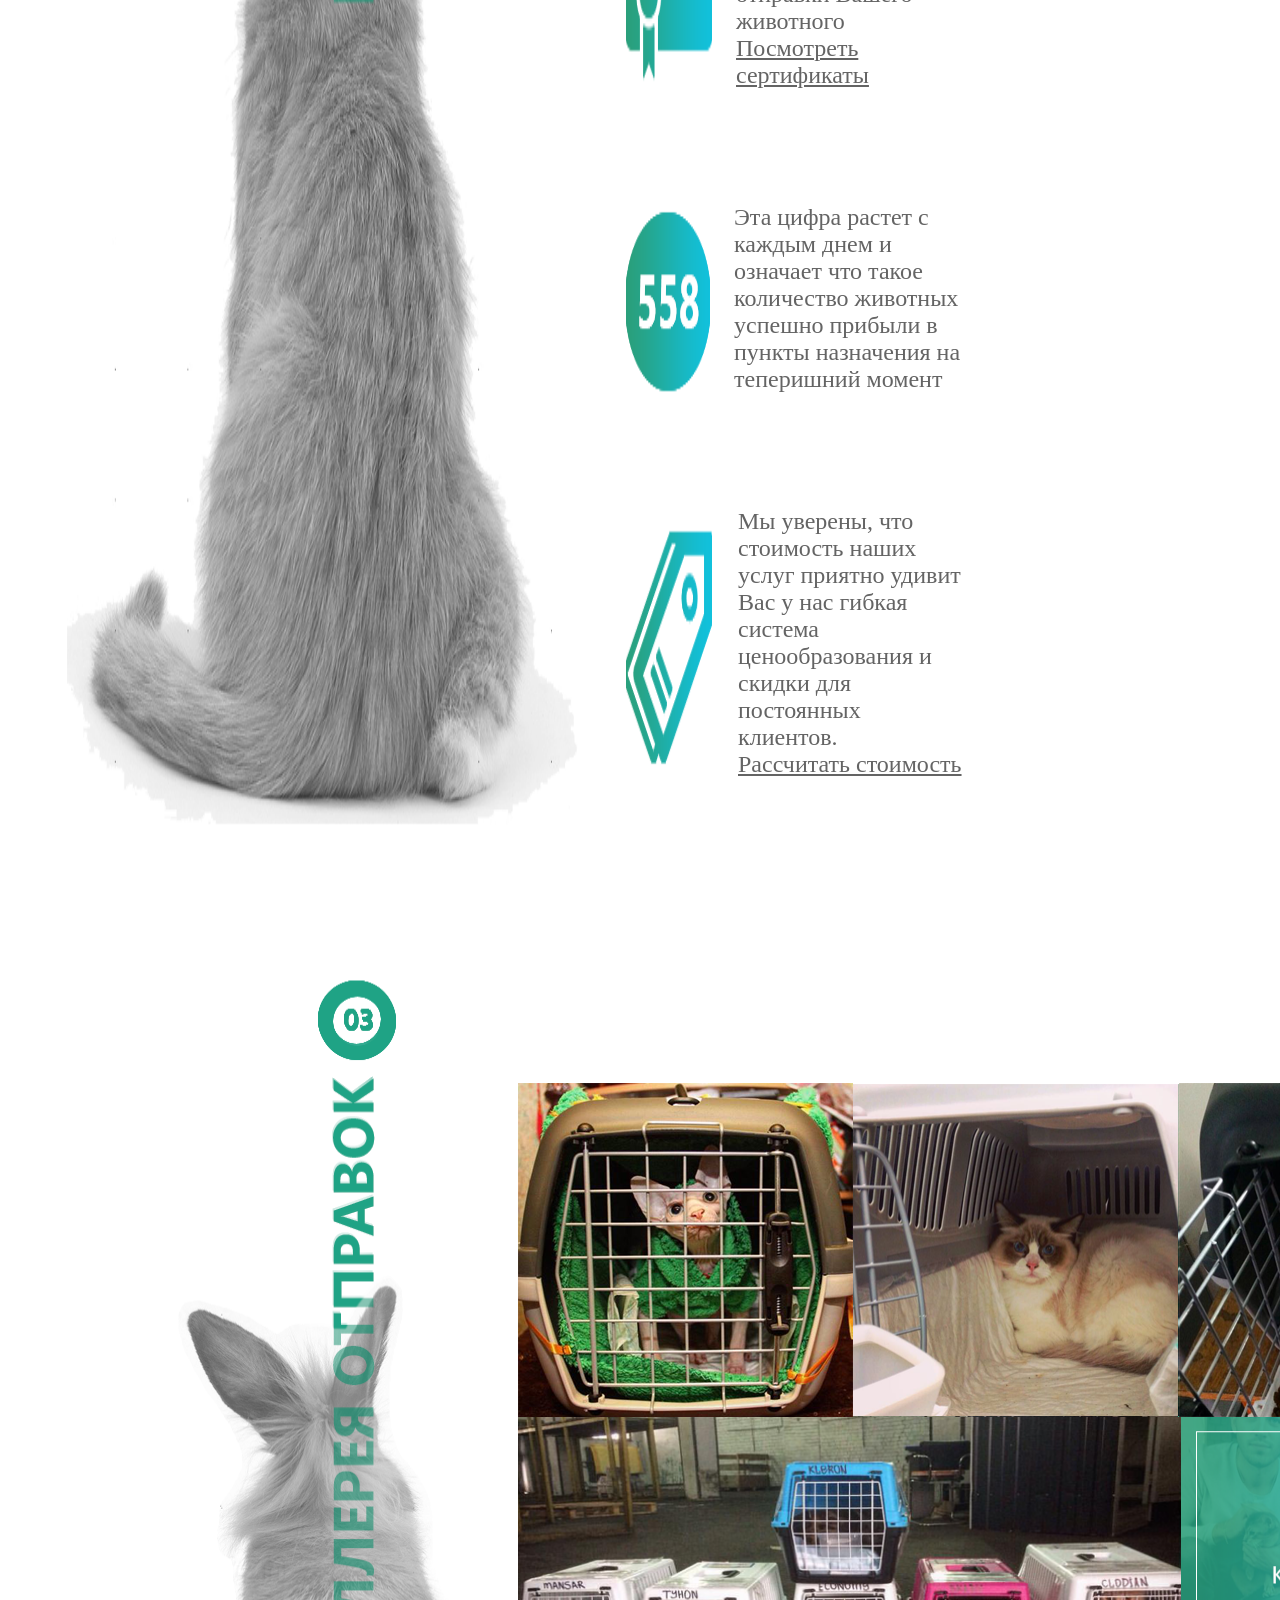
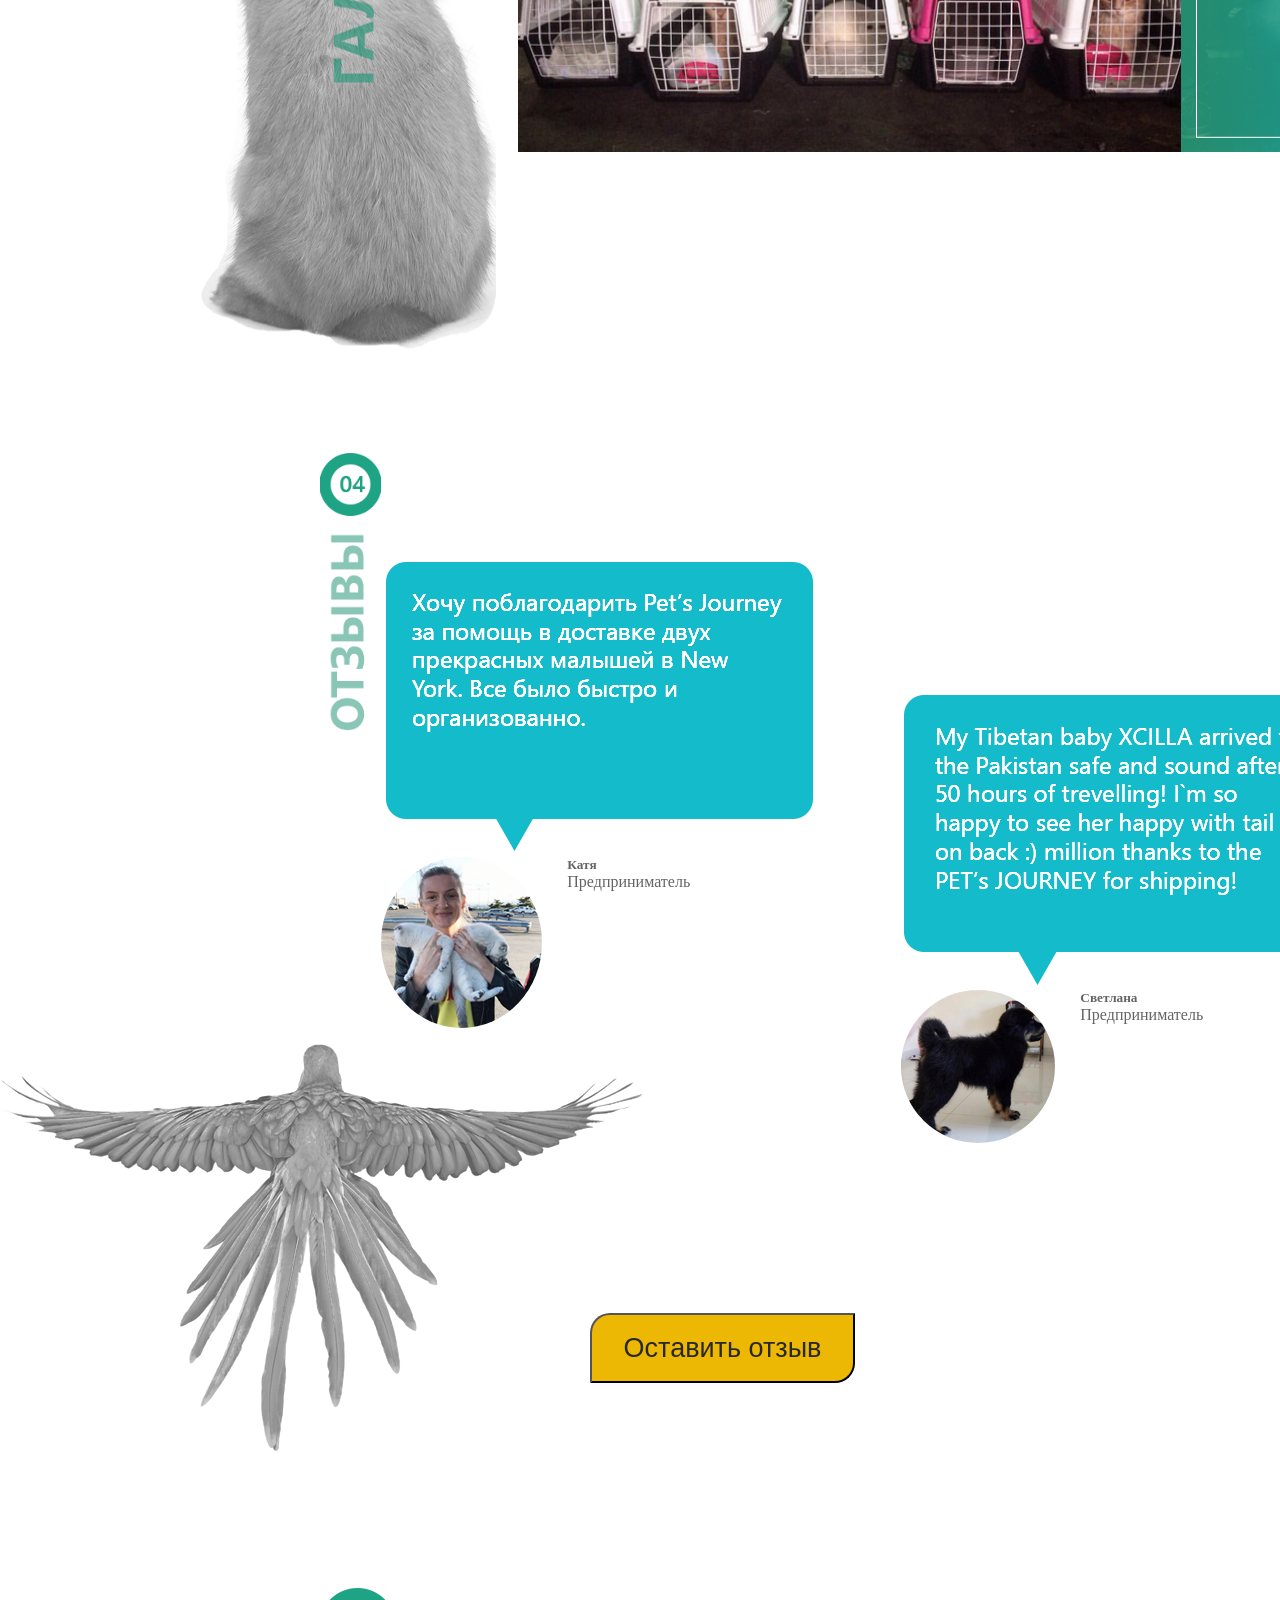
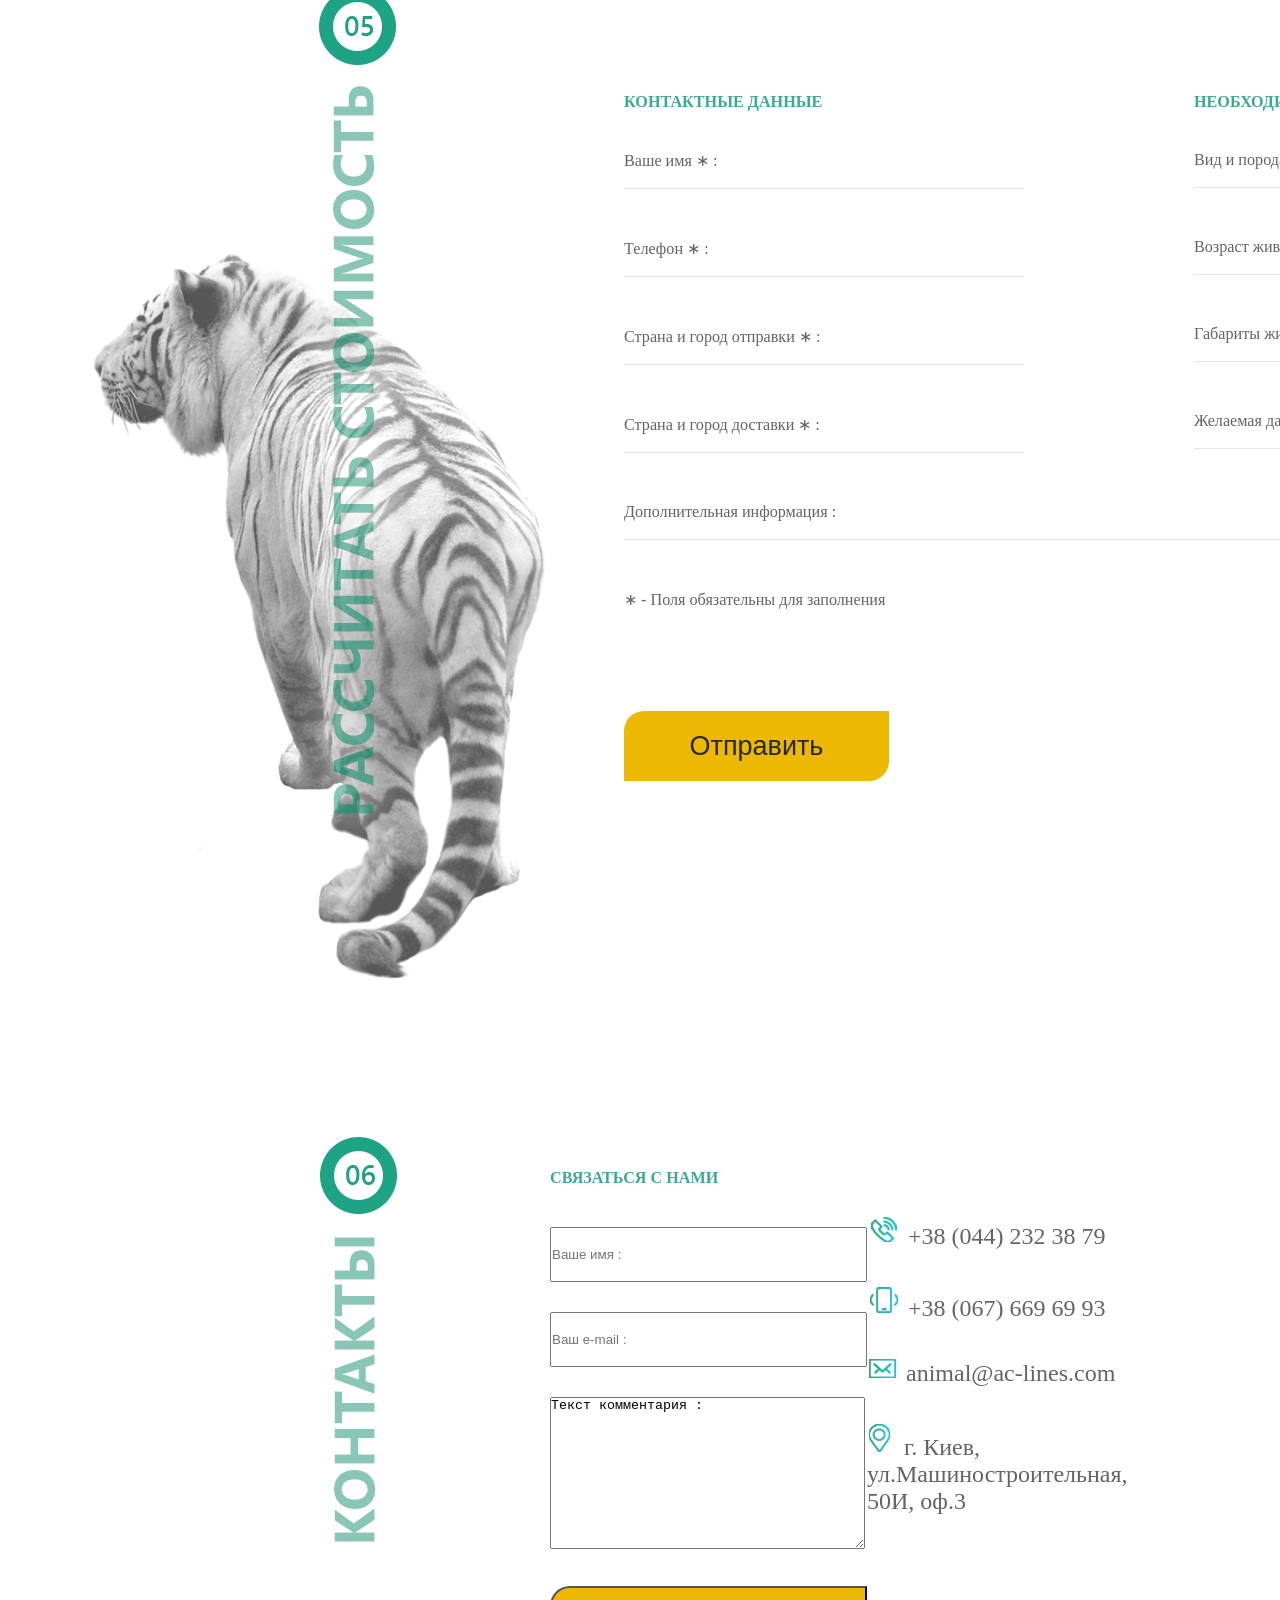
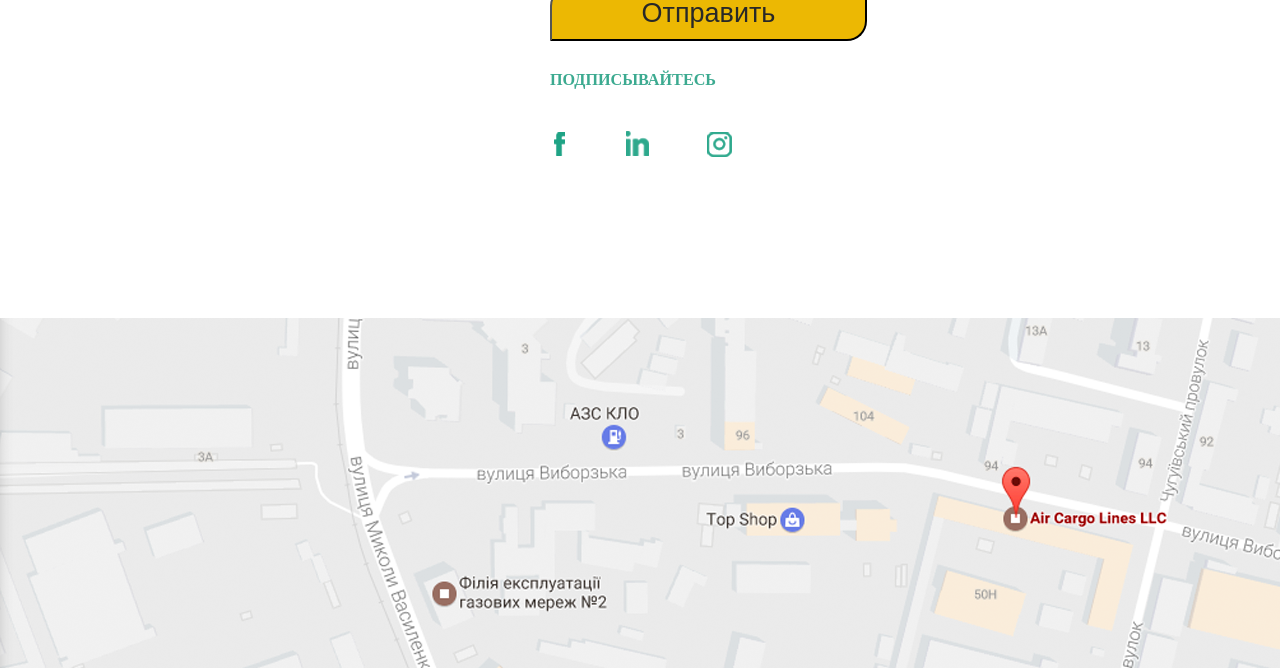
==== commit 91f0ba13: "wrapper for body and block5" ====
--- a/index.html
+++ b/index.html
@@ -9,85 +9,250 @@
     <meta charset="UTF-8">
     <meta name="viewport" content="width=device-width, initial-scale=1.0">
     <meta http-equiv="X-UA-Compatible" content="ie=edge">
-    <title>PHOTON</title>
+    <title>Зоомагазин</title>
 </head>
 <body>
-   
+    <div class="wrapper">   
         <div class="header">
-           <i class="material-icons">cloud</i>
-           <h1> Hi, I'm Photon, another fine </br> little freebie from HTML5 UP.</h1>
-           <p>Accumsan feugiat mi commodo erat lorem ipsum, sed magna</br>
-lobortis feugiat sapien sed etiam volutpat accumsan.</p>
- <a href="#top "><button>DISCOVER</button></a>
-        </div>
-        <section id="top">
-        <div class="lorem">
+            <img src="img/logo.jpg" alt="">
+            <div class="email_phone">
+                <p>animal@ac-lines.com</p>
+                <p>+38 (067) 669 69 93</p>
+            </div>
+        </div>
+        <div class="block1">
             <div class="text">
-                <h2>Lorem ipsum dolor adipiscing amet dolor consequat</h2>
-                <p>Adipiscing a commodo ante nunc accumsan et interdum mi ante adipiscing. A nunc lobortis non nisl amet vis sed volutpat aclacus nascetur ac non. Lorem curae et ante amet sapien sed tempus adipiscing id accumsan.</p>
-            </div>
-            <img src="img/pic01.jpg" alt="">
-        </div>
-        </section>
-        <div class="dolor">
-            <div class="icon">
-                <div class="icon-block">
-                        <i class="material-icons icon1">swap_vert</i>
-                        <i class="material-icons icon2">flash_off</i>
-                </div>
-                <div class="icon-block">
-                        <i class="material-icons icon3">touch_app</i>
-                        <i class="material-icons icon4">settings</i>
-                </div>
-                <div class="icon-block">
-                        <i class="material-icons icon5">query_builder</i>
-                        <i class="material-icons icon6">camera_enhance</i>
-                </div>
-            </div>
-            <div class="text">
-                <h2>Lorem ipsum dolor adipiscing amet dolor consequat</h2>
-                <p>Adipiscing a commodo ante nunc accumsan interdum mi ante adipiscing. A nunc lobortis non nisl amet vis volutpat aclacus nascetur ac non. Lorem curae eu ante amet sapien in tempus ac. Adipiscing id accumsan adipiscing ipsum.</p>
-                <p>Blandit faucibus proin. Ac aliquam integer adipiscing enim non praesent vis commodo nunc phasellus cubilia ac risus accumsan. Accumsan blandit. Lobortis phasellus non lobortis dit varius mi varius accumsan lobortis. Blandit ante aliquam lacinia lorem lobortis semper morbi col faucibus vitae integer placerat accumsan orci eu mi odio tempus adipiscing adipiscing adipiscing curae consequat feugiat etiam dolore.</p>
-                <p>Adipiscing a commodo ante nunc accumsan interdum mi ante adipiscing. A nunc lobortis non nisl amet vis volutpat aclacus nascetur ac non. Lorem curae eu ante amet sapien in tempus ac. Adipiscing id accumsan adipiscing ipsum.</p>
-            </div>
-        </div>
-        <div class="adipisking">
-            <h2>Adipiscing amet consequat</h2>
-            <p>Ante nunc accumsan et aclacus nascetur ac ante amet sapien sed.</p>
-            <div class="info">
-                <div class="block">
-                    <img src="img/pic02.jpg" alt="">
-                    <h3>Magna feugiat lorem</h3>
-                    <p>Adipiscing a commodo ante nunc magna lorem et interdum mi ante nunc lobortis non amet vis sed volutpat et nascetur.</p>
-                    <a href="#"><button>MORE</button></a>
-                </div>
-                <div class="block">
-                    <img src="img/pic03.jpg" alt="">
-                    <h3>Magna feugiat lorem</h3>
-                    <p>Adipiscing a commodo ante nunc magna lorem et interdum mi ante nunc lobortis non amet vis sed volutpat et nascetur.</p>
-                    <a href="#"><button>MORE</button></a>
-                </div>
-                <div class="block">
-                    <img src="img/pic04.jpg" alt="">
-                    <h3>Magna feugiat lorem</h3>
-                    <p>Adipiscing a commodo ante nunc magna lorem et interdum mi ante nunc lobortis non amet vis sed volutpat et nascetur.</p>
-                    <a href="#"><button>MORE</button></a>
-                </div>
-            </div>
-        </div>
-        <div class="feugiat">
-            <h2>Ipsum feugiat consequat?</h2>
-            <p>Sed lacus nascetur ac ante amet sapien.</p>
-            <a href="#"><button>SIGN UP</button></a>
-            <a href="#"><button>LEARN MORE</button></a>
-        </div>
-    <div class="footer">
-        <div class="socseti">
-            <i class="material-icons icon7">phone_bluetooth_speaker</i>
-            <i class="material-icons icon7">phone_forwarded</i>
-            <i class="material-icons icon7">phone_in_talk</i>
-            <i class="material-icons icon7">phone_locked</i>
-        </div>
-    </div> 
+                <span class="stroka1">МЕЖДУНАРОДНЫЕ</span>
+                <span class="stroka2">ПЕРЕВОЗКИ ЖИВОТНЫХ</span>
+                <span class="stroka3">ПОД КЛЮЧ</span>
+                <div class="vid">
+                    <p class="p1">Домашние животные</p>
+                    <p class="p1">Дикие животные</p>
+                    <p>Зоопарки</p>
+                </div>
+                <a href="#"><button>Заказать</button> </a>
+            </div>
+            <img src="img/box.png" alt="">  
+        </div>
+        <div class="block2">
+            <img src="img/pappi.png" alt="">
+            <div class="punkts">
+                <div class="perevozka">
+                    <div class="avia">
+                        <img src="img/avia.png" alt="">
+                        <h3>АВИАПЕРЕВОЗКА </h3>
+                        <p>Lorem Ipsum - это текст-"рыба", часто используемый в печати и вэб-дизайне. Lorem Ipsum является стандартной "рыбой" для текстов на латинице с начала XVI века.</p>
+                    </div>
+                    <div class="avto">
+                        <img src="img/avto.png" alt="">
+                        <h3>АВТОПЕРЕВОЗКА</h3>
+                        <p>Lorem Ipsum - это текст-"рыба", часто используемый в печати и вэб-дизайне. Lorem Ipsum является стандартной "рыбой" для текстов на латинице с начала XVI века.</p>
+                    </div>
+                </div>
+                <div class="doc-box">
+                    <div class="doc">
+                        <img src="img/doc.png" alt="">
+                        <h3>ДОКУМЕНТЫ</h3>
+                        <p>Lorem Ipsum - это текст-"рыба", часто используемый в печати и вэб-дизайне. Lorem Ipsum является стандартной "рыбой" для текстов на латинице с начала XVI века.</p>
+                    </div>
+                    <div class="box">
+                        <img src="img/boxx.png" alt="">
+                        <h3>БОКСЫ</h3>
+                        <p>Lorem Ipsum - это текст-"рыба", часто используемый в печати и вэб-дизайне. Lorem Ipsum является стандартной "рыбой" для текстов на латинице с начала XVI века.</p>
+                    </div>
+                </div>
+            </div>
+        </div>
+        <div class="block3">
+                <img src="img/cat.png" alt="">
+                <div class="info">
+                    <p>
+                    <span class="zagol">PET`S JOURNEY</span> - команда квалифицированных профессионалов, готовых доставить животных, будь то ваш любимый питомец или целый зоопарк, в любую точку мира.
+                    </p>
+                    <div class="ponimaem">
+                        <img src="img/hart.png" alt="">
+                        <p><span class="zagol1">Мы понимаем </span>на сколько важен для Вас питомец, поэтому с особой внимательностью подходим к вопросу его доставки, соблюдаем все правила и Ваши личные рекомендации</p>
+                    </div>
+                    <div class="specialisty ponimaem">
+                        <img src="img/book.png" alt="">
+                        <p><span class="zagol1">Мы </span> являемся <span class="zagol1">сертифицированными специалистами</span>, по этому вы можете не бояться за качество отправки Вашего животного</br>
+                        <a href="#">Посмотреть сертификаты</a></p>
+                    
+                    </div>
+                    <div class="cifri ponimaem"> 
+                        <img src="img/shar.png" alt="">
+                        <p>Эта цифра растет с каждым днем и означает что такое <span class="zagol1">количество животных </span>успешно прибыли в пункты назначения на теперишний момент</p>
+                    </div>
+                    <div class="cena ponimaem">
+                        <img src="img/zakladka.png" alt="">
+                        <p>Мы уверены, что <span class="zagol1">стоимость </span>наших услуг <span class="zagol1">приятно удивит Вас</span> у нас гибкая система ценообразования и скидки для постоянных клиентов.</br> <a href="#">Рассчитать стоимость</a> </p>
+                    </div>
+                </div>
+            </div>
+            <div class="block4">
+                <img src="img/rebbit.png" alt="">
+                <div class="foto">  
+                    <div class="foto1">
+                        <img src="img/foto1.png" alt=""> 
+                        <img src="img/foto6.png" alt="">
+                        <img src="img/foto3.png" alt="">
+                    </div>
+                    <div class="foto1 foto1_1">
+                            <img src="img/foto7.png" alt="" class="foto7">
+                        <img src="img/foto5.png" alt="">
+                        </div>
+                </div>
+            </div>
+            <div class="block5">
+                <div class="wrapperblock5">
+                    <img src="img/otziv.png" alt="" class="otziv">
+                    <div class="otzivi">
+                    
+                    <div class="otziv1">
+                        <img src="img/otziv1.png" alt="">
+                        <div class="otziv1-niz">
+                                <img src="img/kate.png" alt="" class="kate">
+                                <div class="text-otziv">
+                                    <h5>Катя</h5>
+                                    <p>Предприниматель</p>
+                                </div>
+                        </div>
+                        
+                    </div>
+                    <div class="otziv2">
+                        <img src="img/otziv2.png" alt="">
+                        <div class="otziv2-niz">
+                            <img src="img/sveta.png" alt="" class="kate">
+                            <div class="text-otziv">
+                                    <h5>Светлана</h5>
+                                    <p>Предприниматель</p>
+                                </div>
+                        </div>
+                    </div>
+                    </div>
+                
+                        <img src="img/bird.png" alt="" class="bird">
+                        <a href="#"><button class="button-otziv">Оставить отзыв</button> </a>
+                </div>
+            </div>
+            <div class="block6">
+                <img src="img/tiger.png" alt="">
+                <div class="block6-2">
+                    <div class="dannie">
+                    <form action="#" method="get">
+                    <div class="forma">
+                    <div class="form1">
+                    <h3>КОНТАКТНЫЕ ДАННЫЕ</h3>
+                    <ul class="first">
+                        <li >
+                        <label>
+                            Ваше имя &lowast; :<input type="text" name="username" id="name" size="56">
+                        </label>
+                        </li>
+                        <li>
+                        <label>
+                            Телефон &lowast; :<input type="text" name="phone" size="57">
+                        </label>
+                        </li>
+                        <li>
+                        <label>
+                            Страна и город отправки &lowast; :<input type="text" name="kantri-sender" size="37">
+                        </label>
+                        </li>
+                        <li>
+                        <label>
+                            Страна и город доставки &lowast; :<input type="text" name="kantri" size="37">
+                        </label>
+                        </li>
+                        <li class="dop">
+                        <label>
+                            Дополнительная информация :<input type="text" name="dopinfo" size="139">
+                        </label>
+                        </li>
+                    </ul>
+                    &lowast; - Поля обязательны для заполнения
+                    </div>
+                <div class="form2">
+                    <h3>НЕОБХОДИМАЯ ИНФОРМАЦИЯ</h3>
+                        <ul>
+                            <li>
+                                <label>
+                                    Вид и порода животного :<input type="text" name="poroda" size="40">
+                                </label>
+                            </li>
+                            <li>
+                                <label>
+                                    Возраст животного :<input type="text" name="age" size="46">
+                                </label>
+                            </li>
+                            <li>
+                                <label>
+                                    Габариты животного :<input type="text" name="gabarits" size="45">
+                                </label>
+                            </li>
+                            <li>
+                                <label>
+                                    Желаемая дата доставки :<input type="text" name="date" size="40">
+                                </label>
+                            </li>
+                        </ul>
+                    </div> 
+                        </div>
+                    <input type="submit" value="Отправить" class="submit">
+                    </form>
+                    
+                    </div>
+                
+                </div>
+            </div>
+            <div class="block7">
+                <img src="img/kontakts.png" alt="" class="kontakts">
+                <div class="sviaz dannie2">
+                    <form>
+                        <h3>СВЯЗАТЬСЯ С НАМИ</h3>
+                    <p> <input type="text" name="name" placeholder="Ваше имя :" />
+                    </p>
+                    <p>
+                        <input type="email" name="email" placeholder="Ваш e-mail :" />
+                    </p>
+                    <p>
+                        
+                    <textarea name="text" rows="10" >Текст комментария :</textarea>
+                    </p>
+
+                        <input type="submit" value="Отправить" class="submit2">
+                        <h3>ПОДПИСЫВАЙТЕСЬ</h3>
+                    <a href="#"> <img src="img/fb.png" alt="" class="soc"></a>
+                        <a href="#"> <img src="img/in.png" alt="" class="soc"></a>
+                        <a href="#"> <img src="img/inst.png" alt="" class="soc"></a>
+                    </form>
+                </div>
+                <div class="phones">
+                    <div class="contact">
+                        <img src="img/p.png" alt="">
+                    <span> +38 (044) 232 38 79</span>
+                    </div>
+                    <div class="contact">
+                        <img src="img/t.png" alt="">
+                        <span>+38 (067) 669 69 93</span>
+                    </div>
+                    <div class="contact">
+                        <img src="img/k.png" alt="">
+                        <span>animal@ac-lines.com</span>
+                    </div>
+                    <div class="contact">
+                        <img src="img/m.png" alt="">
+                        <span>г. Киев,</br>
+                        ул.Машиностроительная, 50И, оф.3</span>
+                    </div>
+                
+                </div>
+            </div>
+            
+            <div class="footer">
+                <img src="img/map.png" alt="">
+            </div>
+            <!--конец wrapper -->
+        </div>
 </body>
 </html>
--- a/style.css
+++ b/style.css
@@ -4,306 +4,490 @@
     padding: 0;
 }
 body {
-    width: 100%;
-    background-image: url(img/header.jpg);
-    background-attachment: fixed;
-    line-height: 30px;
-    font-size: 18px;
-    font-family: inherit;
-    color: #2c2d2d;
+   /* width: 1920px;*/
+   width: 100%;
+    background-color: white;
+    font-style: Bold;
+    color: #646464;
+}
+.wrapper {
+    width: 100%;
+}
+.header {
+    display: flex;
+    padding-left: 320px;
+    padding-right: 320px;
+    justify-content: space-between;
+    font-style: Bold;
+    color: #646464;
+    font-size: 21px;
+    width: 100%;
+    height: 145px;
+    align-items: center;
    
 }
-/*
-.background {
-      background-image: url(img/header.jpg);
-     background-repeat: no-repeat;
-     background-size: cover;
+
+.email_phone {
+    display: flex;
+    justify-content: space-between;
+    align-items: center;
+    width: 442px;
+}
+.block1 {
+    border-top: 1px solid #f2f2f2;
+     box-shadow: 0 0 10px rgba(0,0,0,0.5);
+    width: 100%;
+    display: flex;
+    justify-content: space-between;
+   position: relative;
+}
+.text {
+    padding-top: 220px;
+    padding-left: 323px;
+    display: flex;
+    flex-direction: column;
+    position: absolute;
+    
+}
+.block1 img{
+      margin-left: 858px;
+   
+}
+.stroka1 {
+    font-size: 74.4px;
+    color: #717171;
+}
+.stroka2 {
+    font-size: 59.27px;
+    color: #13bbcb;
+}
+.stroka3 {
+    font-size: 127.57px;
+    color: #717171;
+}
+.vid {
+    display: flex;
+    justify-content: space-between;
+    font-size: 29.83px;
+    color: #13bbcb;
+}
+.p1 {
+     border-right: 1px solid #717171;
+     padding-right: 18px;
+}
+button {
+    background-color: #ecb803;
+    height: 100px;
+    width: 330px;
+    color: #282828;
+    font-style: semibold;
+    font-size: 45.14px;
+    margin-top: 135px;
+    border-radius: 20px 0px 20px 0px;
+}
+.block2 {
+    display: flex;
+    justify-content: space-between;
+    padding-right: 335px;
+  
+    
+}
+.avia {
+    width: 365px;
+}
+.punkts {
+      justify-content: space-between;
+      width: 960px;
+      padding-top: 175px;
+      padding-bottom: 140px;
+      font-size: 24px;
+      color: #646464;
+}
+.perevozka {
+  display: flex;
+  justify-content: space-around;
+  margin-bottom: 120px;
+}
+.doc-box {
+    display: flex;
+    justify-content: space-around;
+}
+.avto {
+    width: 365px;
+}
+.doc {
+    width: 365px;
+}
+.box {
+    width: 365px;
+}
+h3 {
+    font-family: Semibold;
+    font-size: 36px;
+    color: #3caa90;
+    margin-bottom: 40px;
+}
+.block3 {
+    width: 100%;
+    padding-right: 335px;
+    display: flex;
+    justify-content: space-between;
+}
+.info {
+    padding-top: 170px;
+    padding-bottom: 125px;
+    font-size: 24px;
+   
+}
+.zagol {
+    font-size: 24px;
+    color: #3caa90;
+    margin-bottom: 110px;
+}
+
+.ponimaem {
+    margin-top: 115px;
+    display: flex;
+}
+.info img {
+    margin-right: 24px;
+}
+a {
+    color: #646464;
+}
+.block4 {
+    display: flex;
+    width: 100%;
+    padding-right: 335px;
+}
+.foto{
+    margin-top: 180px;
+    margin-bottom: 238px;
+}
+.foto1 {
+    display: flex;
+    
+}
+.foto7 {
+    width: 101%;
+}
+.wrapperblock5 {
      width: 100%;
-     height: 100%;
-     background-attachment: fixed;
-     background-position: center;
-}
-*/
-.header {
-   width: 100%;
-   background-color: #4e82b2;
-   color: white;
-   text-align: center;
-   padding: 60px;
-}
-h1 {
-    margin-bottom: 20px;
-    line-height: 45px;
-}
-button {
-    margin-top: 40px;
-    margin-bottom: 60px;
-    background-color:#4e82b2;
-    color: white;
-    padding: 20px;
-    border: 1px solid white;
-    font-size: 15px;
-    border-radius: 5%;
-}
-.material-icons {
-    font-size: 94px;
-}
-.lorem {
-    display: flex;
-    justify-content: space-between;
-    width: 100%;
-    background-color: white;
-    padding: 80px 120px 80px 120px;
-   
-}
-.text {
-    width: 40%;
-}
- img {
-   border-radius: 2%;
-}
-h2 {
-    font-size: 35px;
-    line-height: 40px;
-    margin-bottom: 40px;
-}
-.dolor {
-    width: 100%;
-    display: flex;
-    padding: 80px 120px 80px 120px;
-    justify-content: space-between;
-    color: white;
-    background-color: rgba(102, 114, 108, 0.4);
+     display: flex;
+}
+.block5 {
+    max-width: 1920px;
+    margin: 0 auto;
+    width: 100%;
+  /*  padding-right: 335px; */
+    position: relative;
+}
+.otziv {
+    margin-left: 320px;
+   height: 345px; 
+}
+.otzivi {
+     display: flex;
+     margin: 0 auto;
+}
+.otziv1 {
+    margin-top: 168px;
+    /*margin-left: 225px;*/
+    margin-right: 78px;
+    margin-bottom: 475px;
+}
+.kate {
+    border-radius: 50%;
+}
+.otziv1-niz {
+    display: flex;
+}
+.otziv1-niz img {
+margin-right: 25px;
+}
+.otziv2 {
+    margin-top: 305px;
+}
+.otziv2-niz {
+    display: flex;
+}
+.otziv2-niz img {
+margin-right: 25px;
+}
+.bird {
+    position: absolute;
+    top: 650px;
+}
+.button-otziv {
+    font-size: 27px;
+    width: 265px;
+    height: 70px;
+    position: absolute;
+    bottom: 120px;
+    right: 425px;
+}
+.block6 {
+    display: flex;
+    padding-right: 310px;
+}
+.dannie {
+    display: flex;
+    flex-direction: column;
+    margin-top: 190px;
+}
+form {
     
-}
-.icon {  
-    width: 45%;
-   
-}
-.icon-block {
-    display: flex;
-    justify-content: space-around;
-    width: 100%;
-    margin-bottom: 140px;   
-}
-.icon1 {
-    color: #d8f981;
-}
-.icon2 {
-    color: #80f47c;
-}
-.icon3 {
-    color: #5fe8cc;
-}
-.icon4 {
-    color: #60b5f2;
-}
-.icon5 {
-    color: #1a96ef;
-}
-.icon6 {
-    color: #a960f2;
-}
-.adipisking {
-    width: 100%;
-    background-color: white;
-    text-align: center;
-    padding: 80px 120px 80px 120px;
-}
-.info {
-    display: flex;
-    justify-content: space-between;
-    margin-top: 60px;
-}
-.block {
-    text-align: center;
-    width: 25%;
-}
-.block img{
-    width: 100%;
-    margin-bottom: 20px;
-}
-.block button {
-    background-color: white;
-    color:  #2c2d2d;
-    border: 1px solid  #2c2d2d;
-    padding: 15px 40px 15px 40px;
-}
-.block  h3{
-    margin-bottom: 20px;
-}
-.feugiat {
-      padding: 80px 120px 80px 120px;
-      text-align: center;
-      color: white;
-      background-color: rgba(102, 114, 108, 0.4);
-}
-.feugiat button {
-    padding: 15px 40px 15px 40px;
-     background-color: rgba(102, 114, 108, 0.4);
-    color: white;
+    font-family: regular;
+    font-size: 16.17px;
+}
+.forma {
+    display: flex;
+}
+.dannie h3 {
+    font-family: regular;
+    font-size: 16.17px;
+}
+li {
+    list-style: none;
+    margin-bottom: 50px;
+}
+.block6 input {
+    border: none;
+  
+
+}
+li {
+    border-bottom: 1px solid #e6e6e6;
+}
+ul {
+    width: 400px;
+}
+.first {
+    margin-right: 170px;
+}
+.dop {
+    width: 960px;
+}
+.block6-2 {
+    margin-left: 75px;
+}
+.submit {
+    font-size: 27px;
+    width: 265px;
+    height: 70px;
+    background-color: #ecb803;
+    color: #282828;
+    font-style: semibold;
+    border-radius: 20px 0px 20px 0px;
+    margin-top: 102px;
+ 
+}
+.block7 {
+    padding-left: 213px;
+    display: flex;
+    width: 100%;
+    padding-right: 335px;
+    justify-content: space-between;
+
+}
+.kontakts {
+    margin-top: 83px;
+    height: 100%;
+}
+.sviaz {
+    padding-top: 186px;
+}
+.sviaz input {
+    height: 55px;
+    width: 317px;
+    margin-bottom: 30px;
+}
+
+.submit2 {
+    font-size: 27px;
+    width: 195px;
+    height: 60px;
+    background-color: #ecb803;
+    color: #282828;
+    font-style: semibold;
+    border-radius: 20px 0px 20px 0px;
+    margin-top: 33px;
+    margin-bottom: 65px;
+}
+.soc {
+    margin-right: 50px;
+}
+.contact{
+    margin-bottom: 35px;
+}
+.phones {
+    padding-top: 230px;
+    padding-bottom: 315px;
+    font-size: 24px;
+}
+.dannie2 h3{
+    font-family: regular;
+    font-size: 16.17px;
 }
 .footer {
-    width: 100%;
-    background-color: #4e82b2;
-    
-    
-}
-.icon7 {
-    color: white;
-    font-size: 30px;
-    margin-right: 15px;
-    margin-left: 15px;
-    
-}
-.socseti {
-    display: flex;
-    justify-content: center;
-     padding: 80px 120px 80px 120px;
+    margin-top: 53px;
+}
+textarea {
+    width: 315px;
 }
 /*adapt*/
-
 @media (min-width: 992px) and (max-width: 1199px){
-    .lorem img{
+    body {
+        width: 100%;
+        }
+   .header {
+        padding-left: 20px;
+        padding-right: 20px;
+   }
+   .block1 img {
         width: 50%;
-    }
-}
-@media (min-width: 768px)and (max-width: 991px){
-     .lorem img{
+        height: 50%;
+   }
+   .text {
+        padding-left: 46px;
+        padding-top: 56px;
+   }
+   .block1 img {
+        margin-left: 488px;
+    }
+    .stroka1 {
+        font-size: 40px;
+    }
+    .stroka2 {
+        font-size: 35px;
+    }
+    .stroka3 {
+        font-size: 67px;
+    }
+    .vid {
+            font-size: 16.83px;
+    }
+    button {
+        height: 80px;
+        width: 230px;
+        font-size: 32.14px;
+        margin-top: 85px;
+    }
+  
+    .footer img{
+        width: 100%;
+    }
+    .block2 {
+        padding-right: 35px;
+        width: 100%;
+      
+    }
+    .punkts {
+           font-size: 17px;
+    }
+    .block2 >img {
+        width: 45%;
+        height: 45%;
+    }
+    h3 {
+        font-size: 20px;
+    }
+    .avia, .avto, .doc, .box {
+        width: 40%;
+    }
+    .perevozka {
+        margin-bottom: 60px;
+    }
+    .block3 {
+        padding-right: 35px;
+        width: 100%;
+      
+    }
+     .block3 >img {
+        width: 45%;
+        height: 45%;
+    }
+    .info {
+        padding-top: 70px;
+        padding-bottom: 70px;
+        font-size: 17px;
+    }
+    .ponimaem {
+        margin-top: 50px;
+    }
+    .block4 {
+        padding-right: 35px;
+        justify-content: space-between;
+       width: 100%;
+      
+    }
+    .block4 >img {
         width: 50%;
-        height: 100%;
-    }
-    .lorem {
-        padding: 80px 30px 80px 30px;
-    }
-    h2 {
-        font-size: 20px;
-        margin-bottom: 20px;
-    }
-    .text {
-    width: 60%;
-    }
-    .dolor{
-        padding: 80px 30px 80px 30px;
-    }
-    .icon-block {
-            justify-content: space-between;
-    }
-    .icon {
-    width: 35%;
-    }
-    .adipisking{
-        padding: 80px 30px 80px 30px;
-    }
-}
-
+        height: 50%;
+       
+    }
+    .foto {
+        margin-top: 80px;
+        margin-bottom: 138px;
+
+   }
+   .foto1 {
+        flex-direction: column;
+   }
+   .foto1_1 {
+        display: none;
+   }
+   .otziv {
+    margin-left: 155px;
+   }
+   .otziv2 {
+       display: none;
+   }
+   .button-otziv {
+       right: 45px;
+   }
+   .block6 >img {
+        width: 50%;
+        height: 50%; 
+    }
+    .forma {
+        flex-direction: column;
+    }
+    .dop {
+    width: 400px;
+}
+.form1 {
+    margin-bottom: 50px;
+}
+.block7 {
+    padding-left: 0px;
+    padding-right: 10px;
+    width: 100%;
+}
+.footer {
+    width: 100%;
+}
+.phones {
+    margin-left: 30px;
+}
+.block5 {
+    width: 100%;
+}
+.block6 {
+    width: 100%;
+}
+}
+@media (min-width: 768px)and (max-width:991px){
+
+}
 @media (max-width: 767px) and (min-width: 480px){
-    .header {
-        padding: 50px 11px 50px 11px;
-    }
-    .lorem img{
-        width: 100%;
-        height: 100%;
-        order: 1;
-        margin-bottom: 20px;
-    }
-    .text{
-        order: 2;
-        width: 100%;
-    }
-    .lorem {
-        flex-direction: column;
-        padding: 50px 30px 50px 30px;
-    }
-   h2 {
-      font-size: 25px;
-   }
-   .dolor {
-        flex-direction: column;
-        padding: 50px 30px 50px 30px;
-   }
-   .icon {
-    width: 100%;
-    }
-    .icon-block {
-        margin-bottom: 50px;
-    }
-    .adipisking {
-        padding: 50px 30px 50px 30px;
-    }
-    .h3{
-        font-size: 10px;
-    }
-    .block {
-        width: 30%;
-    }
-    .feugiat {
-         padding: 50px 30px 50px 30px;
-    }
+
 }
 @media (max-width: 479px){
-        .header {
-        padding: 50px 11px 50px 11px;
-    }
-    .lorem img{
-        width: 100%;
-        height: 100%;
-        order: 1;
-        margin-bottom: 20px;
-    }
-    .text{
-        order: 2;
-        width: 100%;
-    }
-    .lorem {
-        flex-direction: column;
-        padding: 50px 20px 50px 20px;
-    }
-   h2 {
-      font-size: 18px;
-      line-height: 35px;
-      margin-bottom: 30px;
-   }
-   .dolor {
-        flex-direction: column;
-        padding: 50px 20px 50px 20px;
-   }
-   .icon {
-    width: 100%;
-    }
-    .icon-block {
-        margin-bottom: 50px;
-    }
-    .adipisking {
-        padding: 50px 20px 50px 20px;
-    }
-    .h3{
-        font-size: 10px;
-    }
-    .block {
-        width: 100%;
-    }
-    .feugiat {
-         padding: 50px 20px 50px 20px;
-    }
-    h1 {
-        font-size: 20px;
-    }
-    body {
-        font-size: 15px;
-    }
-    button {
-        margin-bottom: 35px;
-        font-size: 13px;
-    }
-    .material-icons {
-    font-size: 23px;
-    }
-    .info {
-        flex-direction: column;
-    }
-    .socseti {
-         padding: 50px 20px 50px 20px;
-    }
-}
-
+
+}
+
+
+
+
+
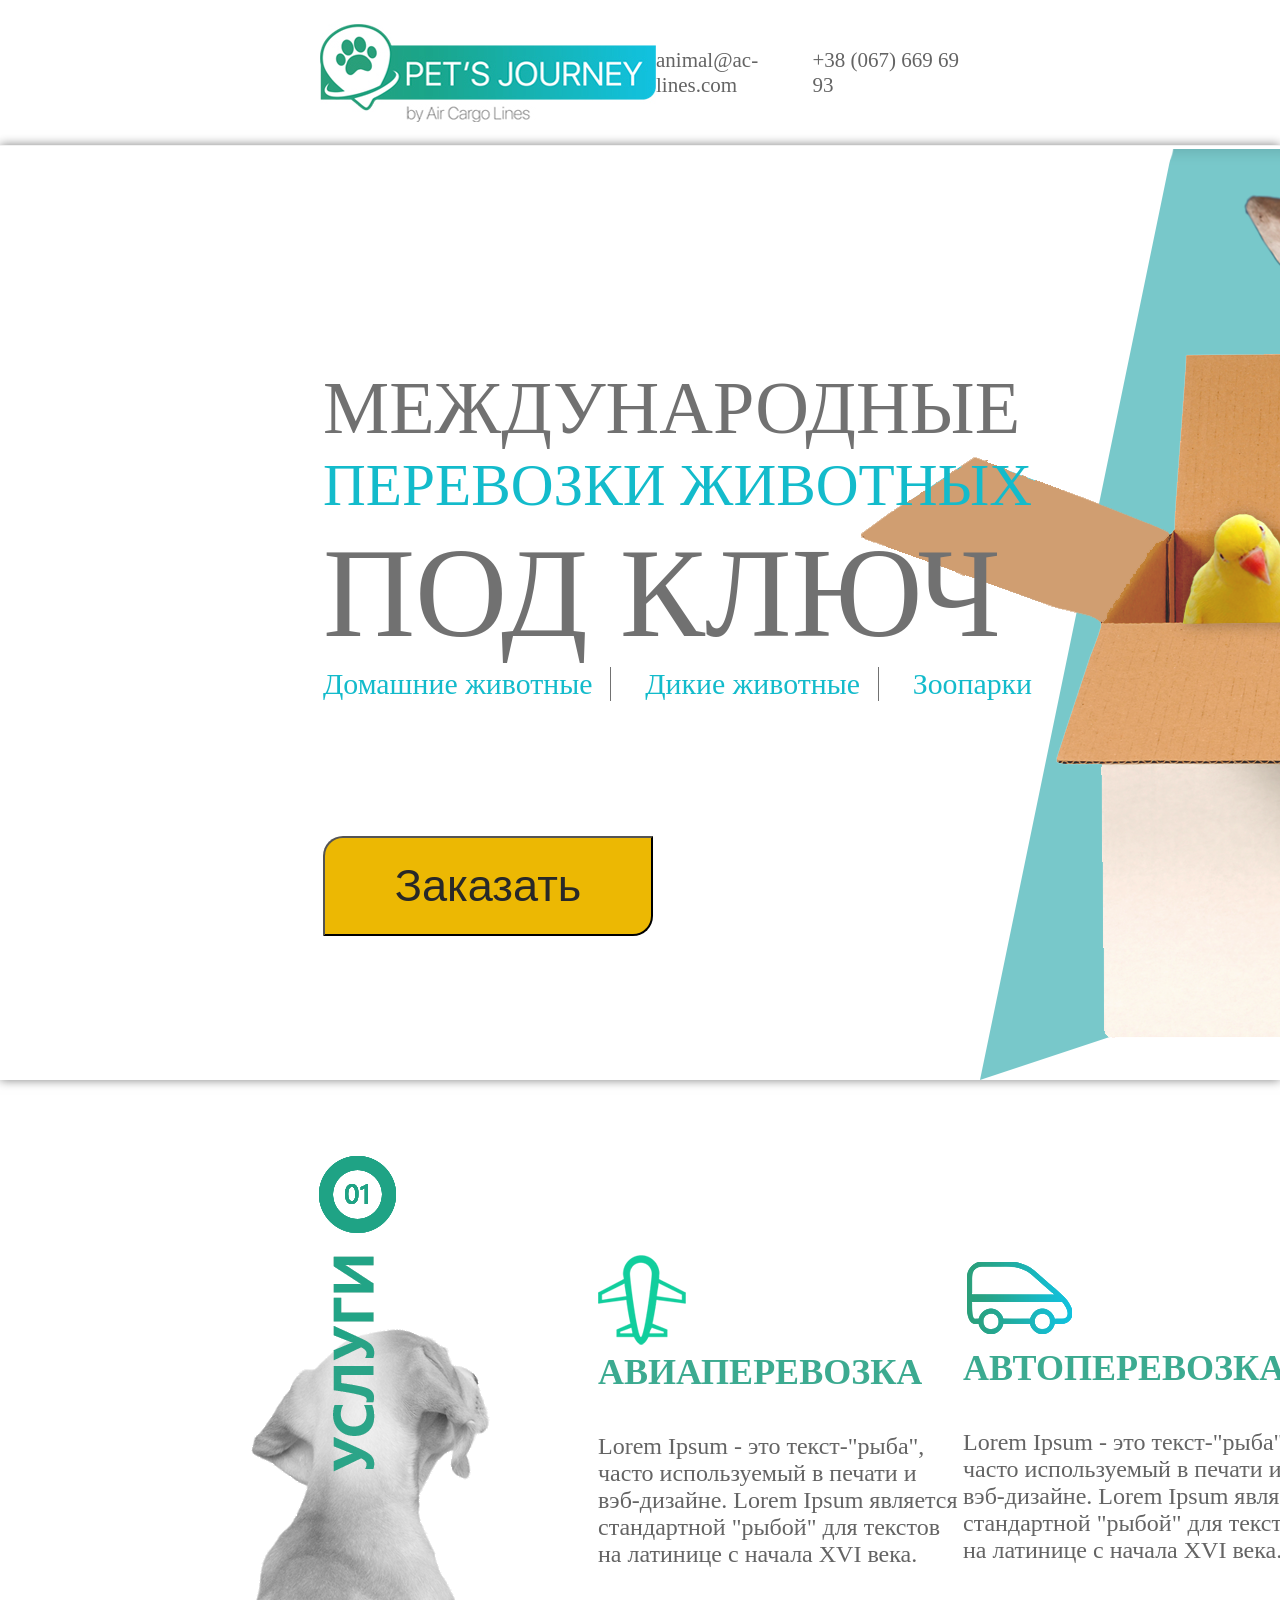
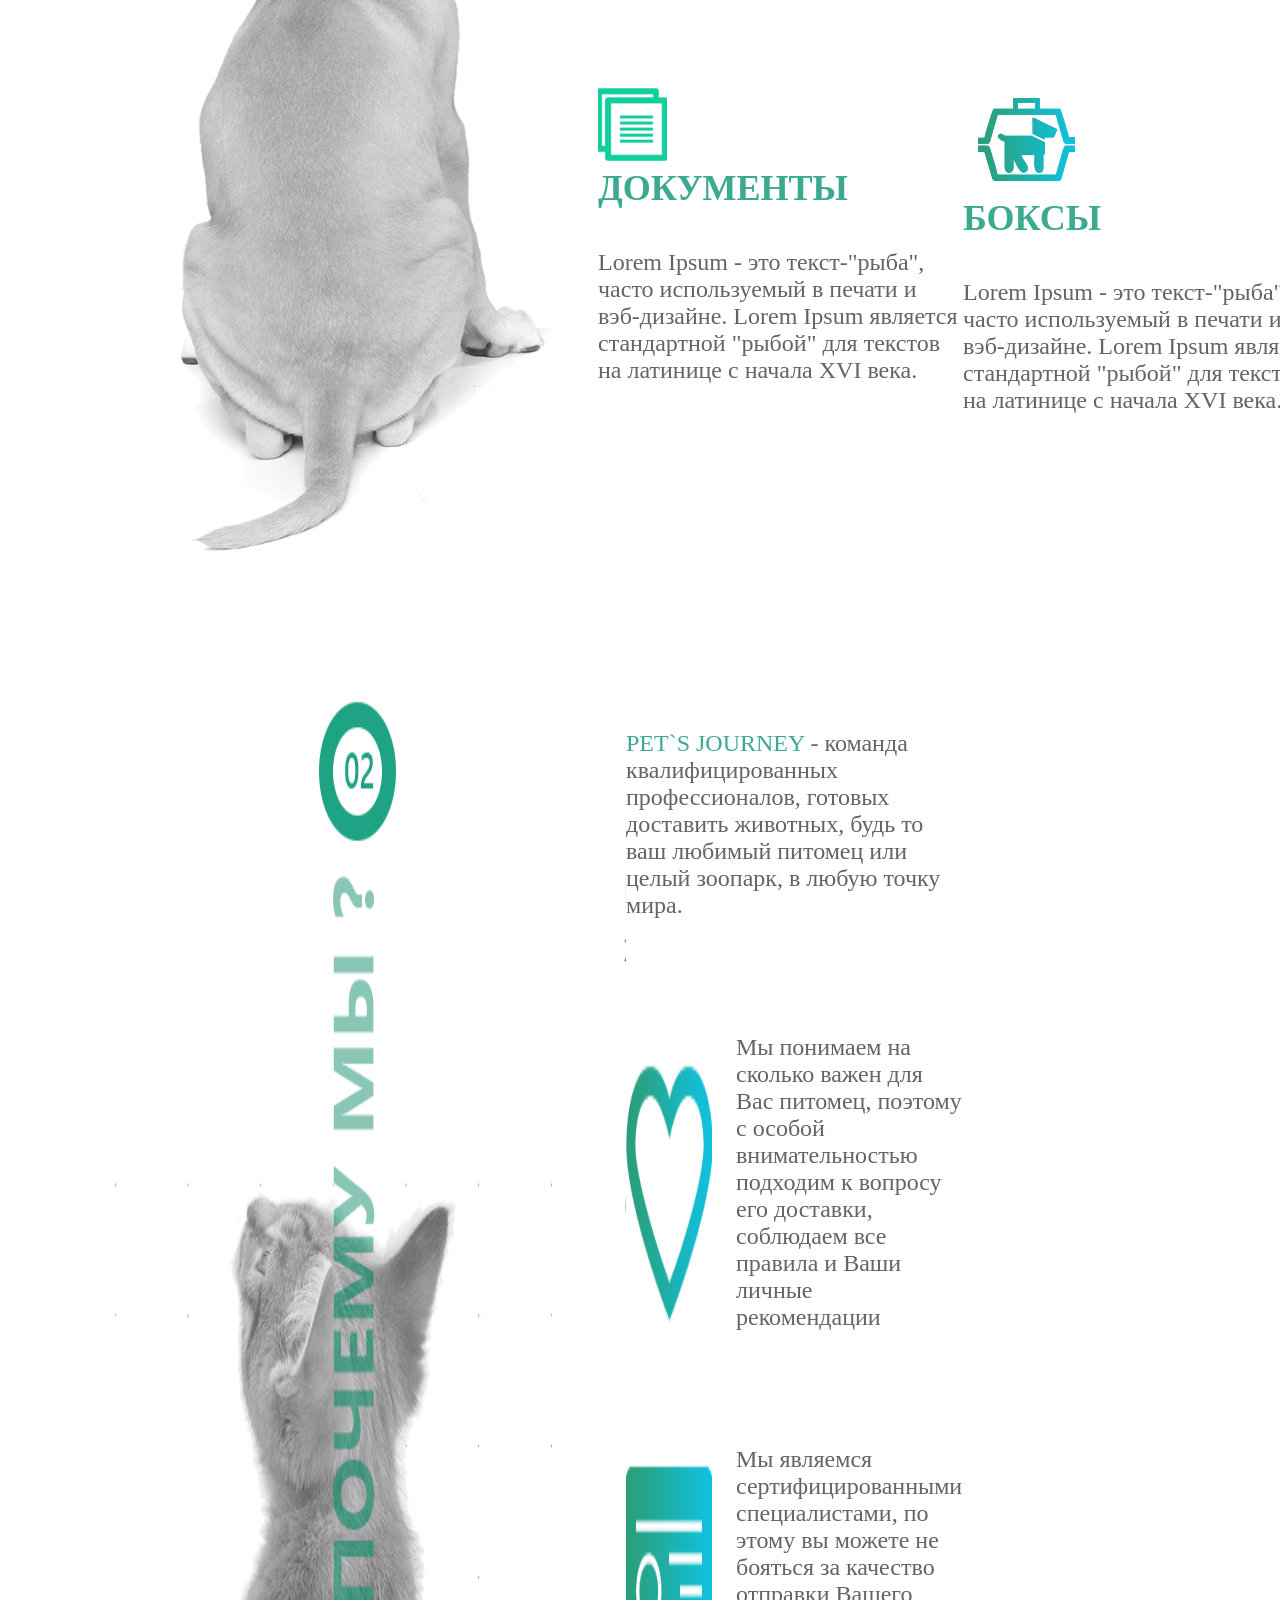
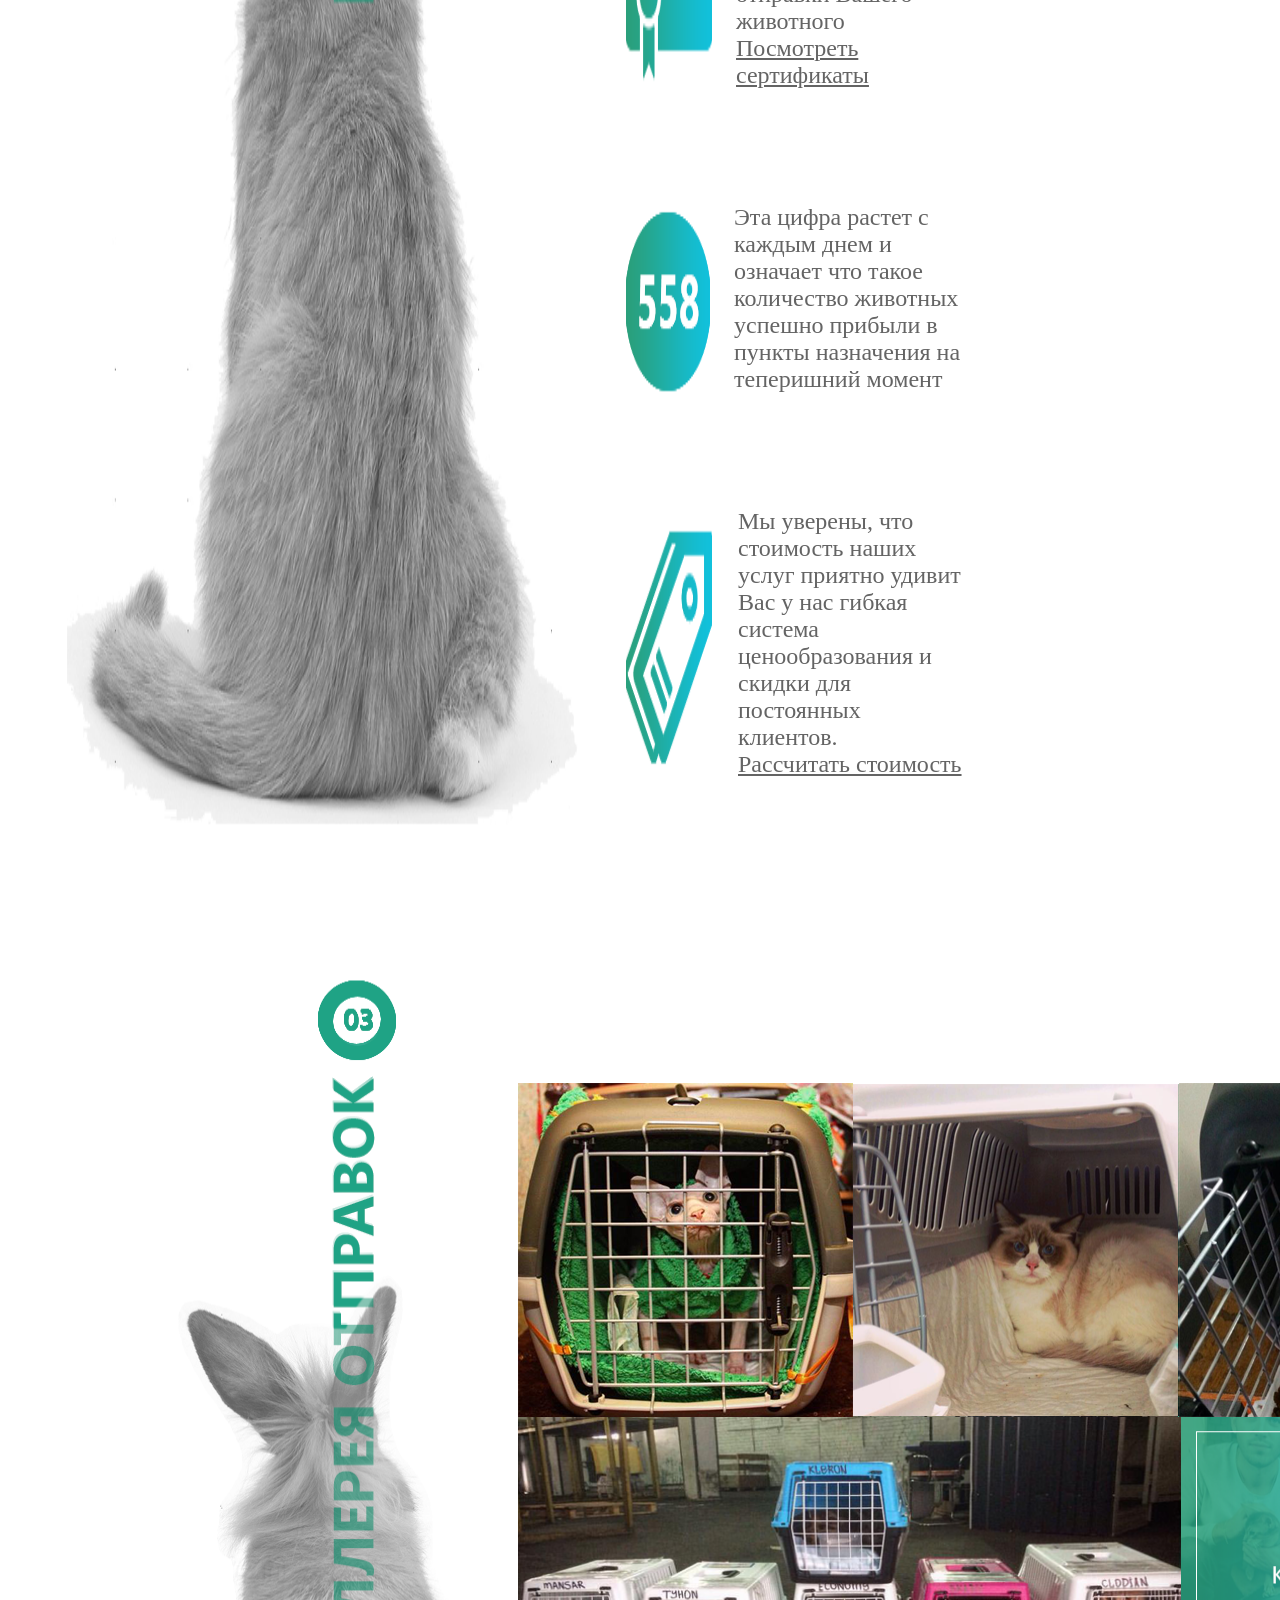
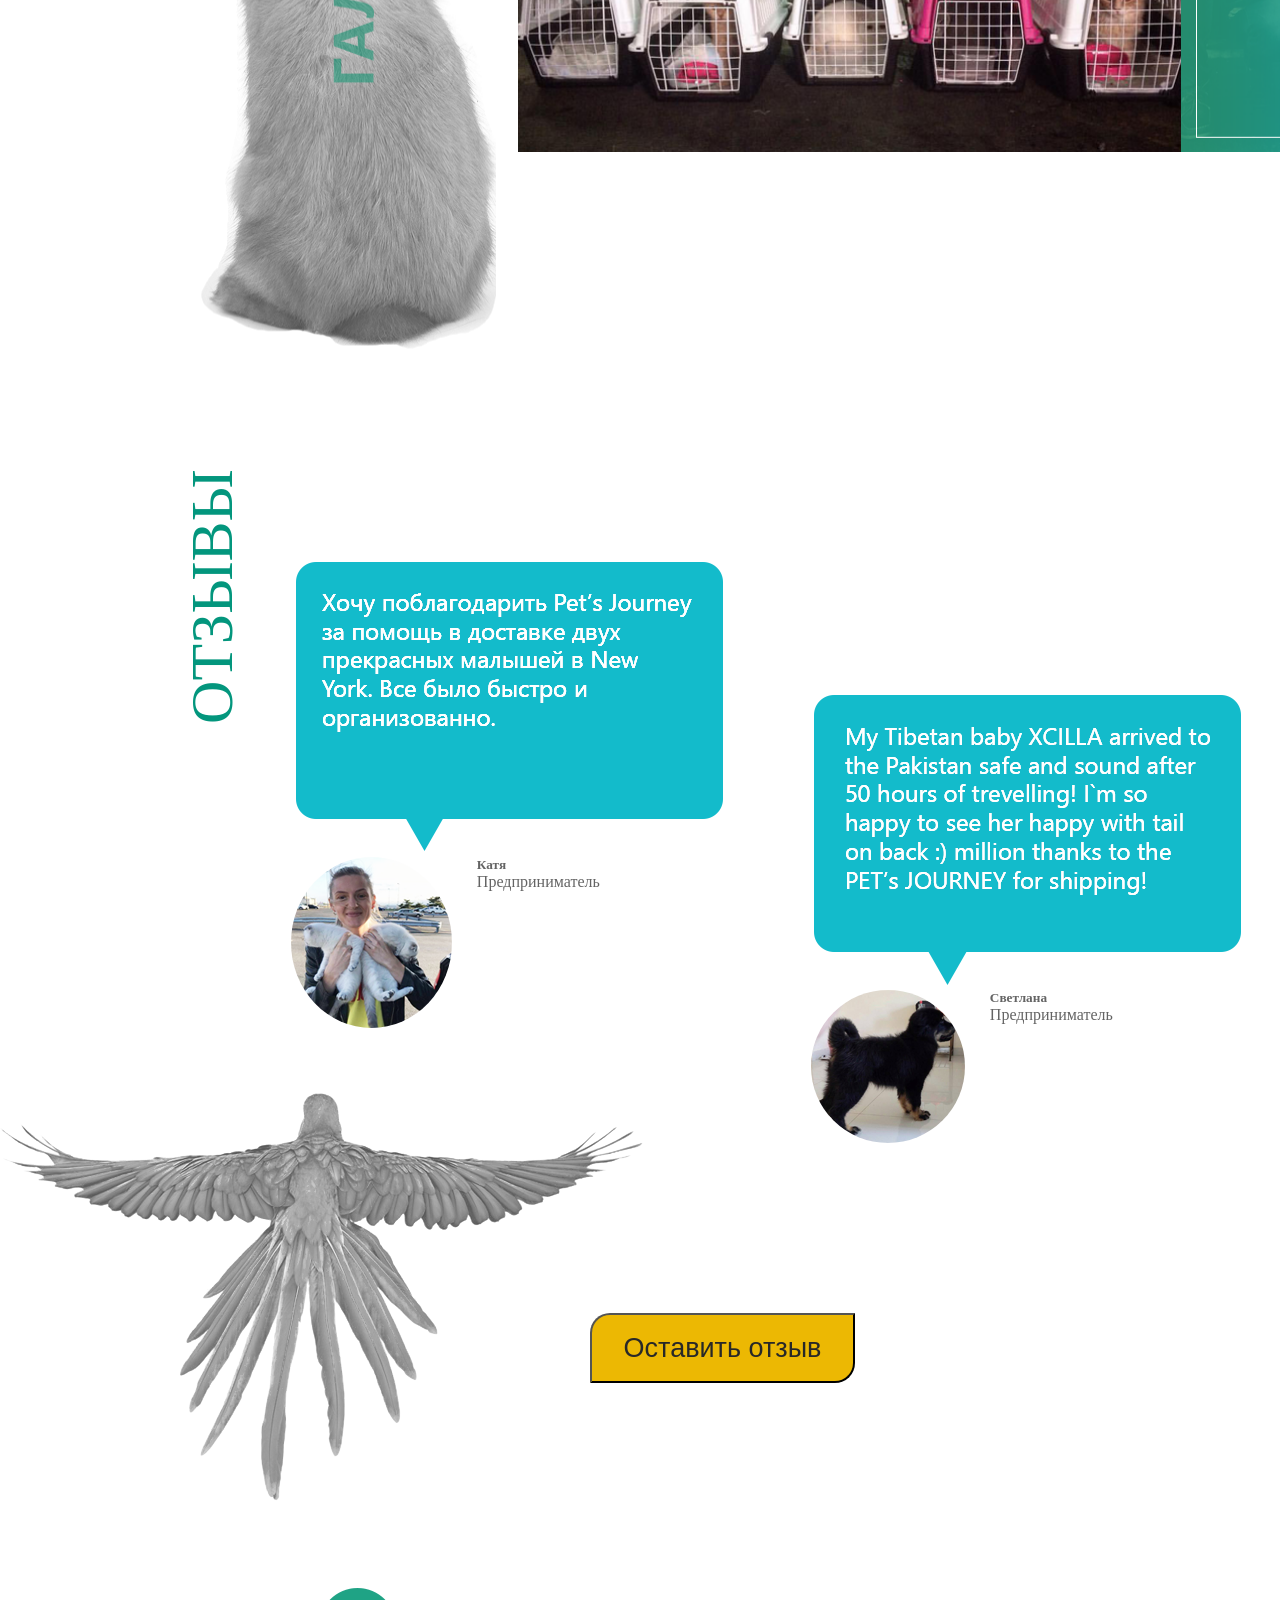
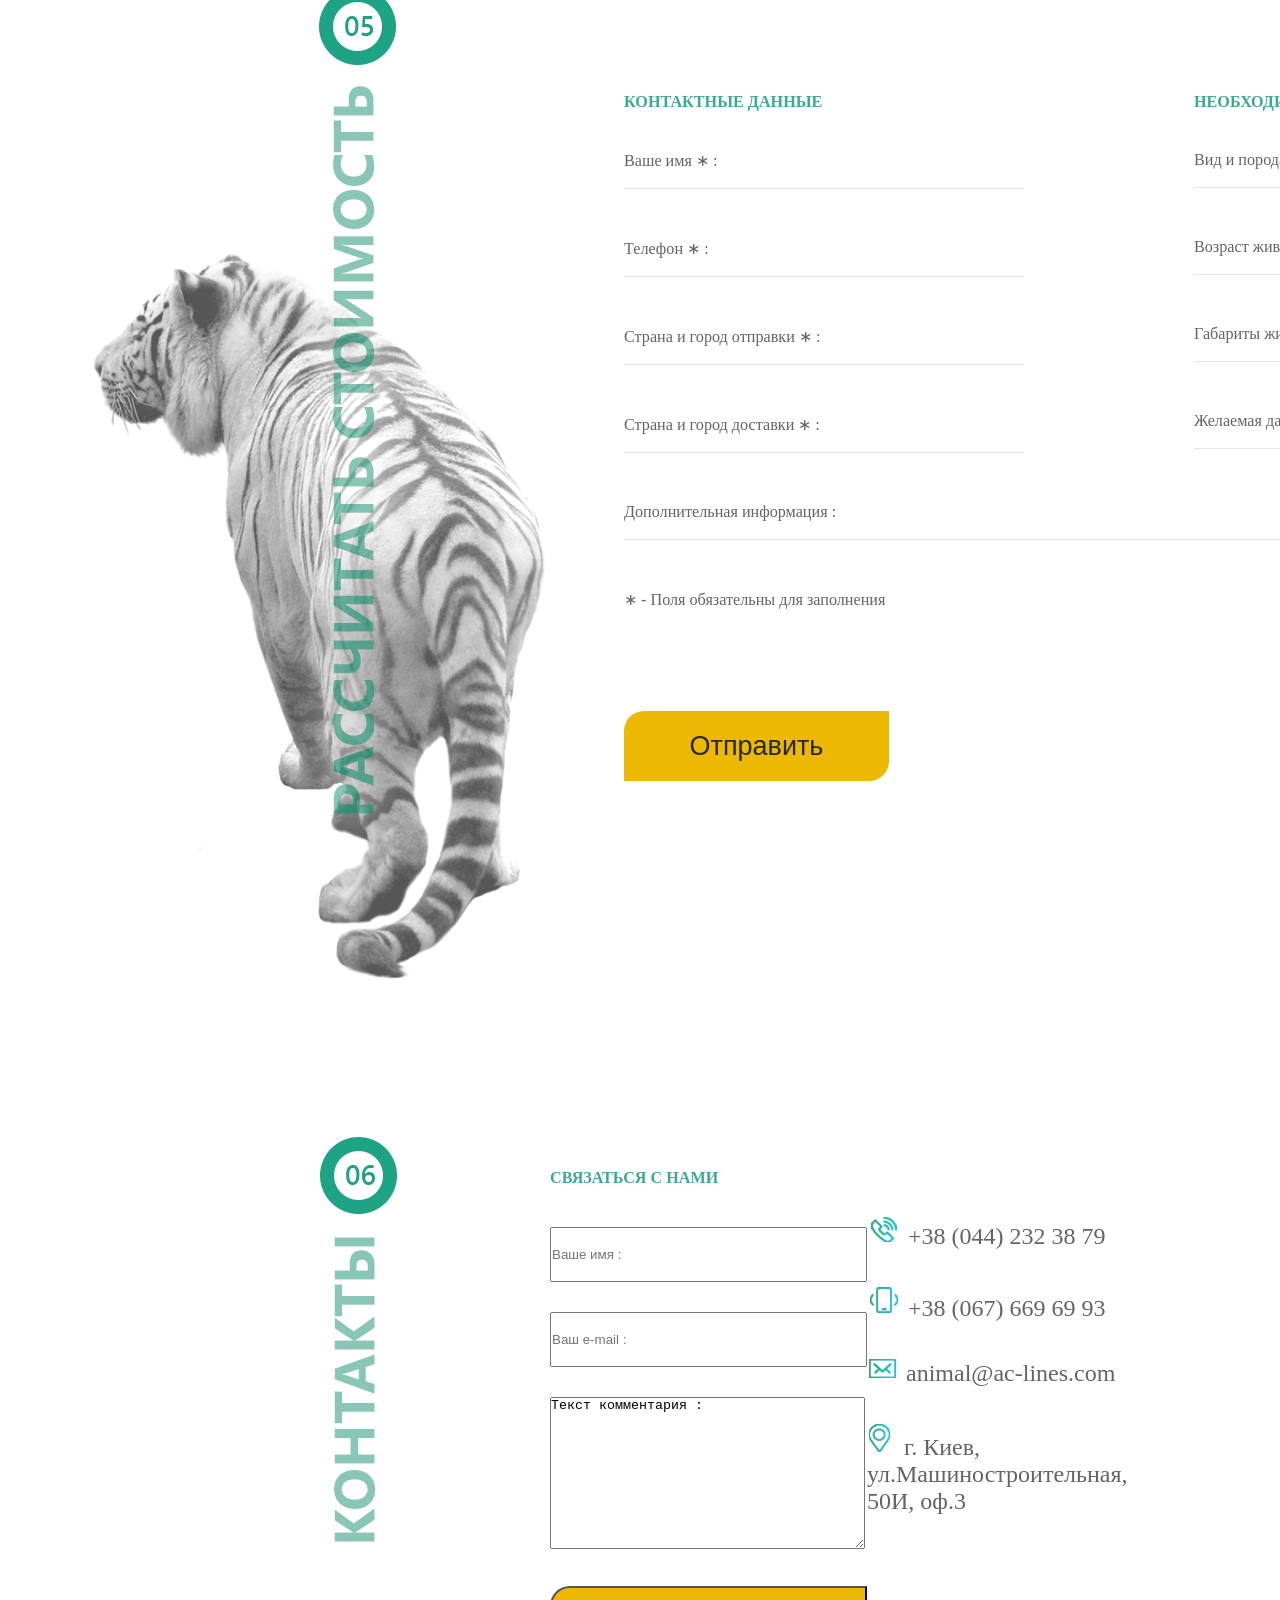
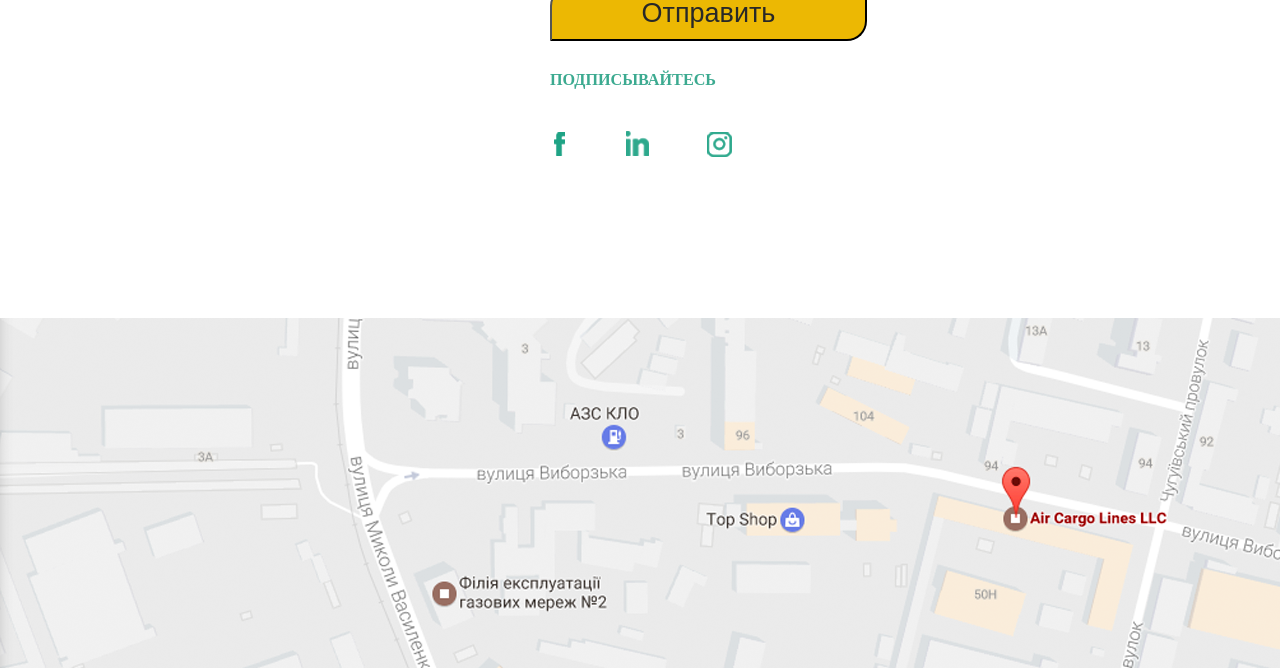
==== commit 8762211d: "block5 bc-img" ====
--- a/index.html
+++ b/index.html
@@ -21,18 +21,20 @@
             </div>
         </div>
         <div class="block1">
-            <div class="text">
-                <span class="stroka1">МЕЖДУНАРОДНЫЕ</span>
-                <span class="stroka2">ПЕРЕВОЗКИ ЖИВОТНЫХ</span>
-                <span class="stroka3">ПОД КЛЮЧ</span>
-                <div class="vid">
-                    <p class="p1">Домашние животные</p>
-                    <p class="p1">Дикие животные</p>
-                    <p>Зоопарки</p>
-                </div>
-                <a href="#"><button>Заказать</button> </a>
-            </div>
-            <img src="img/box.png" alt="">  
+            <div class="wrapperblock1"> 
+                <div class="text">
+                    <span class="stroka1">МЕЖДУНАРОДНЫЕ</span>
+                    <span class="stroka2">ПЕРЕВОЗКИ ЖИВОТНЫХ</span>
+                    <span class="stroka3">ПОД КЛЮЧ</span>
+                    <div class="vid">
+                        <p class="p1">Домашние животные</p>
+                        <p class="p1">Дикие животные</p>
+                        <p>Зоопарки</p>
+                    </div>
+                    <a href="#"><button>Заказать</button> </a>
+                </div>
+                <img src="img/box.png" alt="">  
+              </div>
         </div>
         <div class="block2">
             <img src="img/pappi.png" alt="">
@@ -104,8 +106,9 @@
                 </div>
             </div>
             <div class="block5">
+                
                 <div class="wrapperblock5">
-                    <img src="img/otziv.png" alt="" class="otziv">
+                   <span>ОТЗЫВЫ</span>
                     <div class="otzivi">
                     
                     <div class="otziv1">
@@ -131,7 +134,7 @@
                     </div>
                     </div>
                 
-                        <img src="img/bird.png" alt="" class="bird">
+                        
                         <a href="#"><button class="button-otziv">Оставить отзыв</button> </a>
                 </div>
             </div>
--- a/style.css
+++ b/style.css
@@ -36,10 +36,17 @@
 .block1 {
     border-top: 1px solid #f2f2f2;
      box-shadow: 0 0 10px rgba(0,0,0,0.5);
+     max-width: 1920px;
     width: 100%;
     display: flex;
     justify-content: space-between;
    position: relative;
+}
+.wrapperblock1 {
+    width: 100%;
+    max-width: 1920px;
+    display: flex;
+    justify-content: space-between;
 }
 .text {
     padding-top: 220px;
@@ -50,7 +57,7 @@
     
 }
 .block1 img{
-      margin-left: 858px;
+     margin-left: 858px;
    
 }
 .stroka1 {
@@ -172,8 +179,17 @@
     width: 101%;
 }
 .wrapperblock5 {
-     width: 100%;
-     display: flex;
+    background-repeat: no-repeat;
+    width: 100%;
+    display: flex;
+    background-image: url(img/bird.png);
+    
+    background-color: white;
+    background-position-x: 0%;
+    background-position-y: 100%;
+    background-size: auto;
+    
+     
 }
 .block5 {
     max-width: 1920px;
@@ -181,6 +197,13 @@
     width: 100%;
   /*  padding-right: 335px; */
     position: relative;
+   
+}
+.block5 span{
+    font-size: 60px;
+    color: #03967d;
+    transform: translate(70%,30%) rotate(-90deg);
+     transform-origin: 0 0;
 }
 .otziv {
     margin-left: 320px;
@@ -335,6 +358,7 @@
 textarea {
     width: 315px;
 }
+
 /*adapt*/
 @media (min-width: 992px) and (max-width: 1199px){
     body {
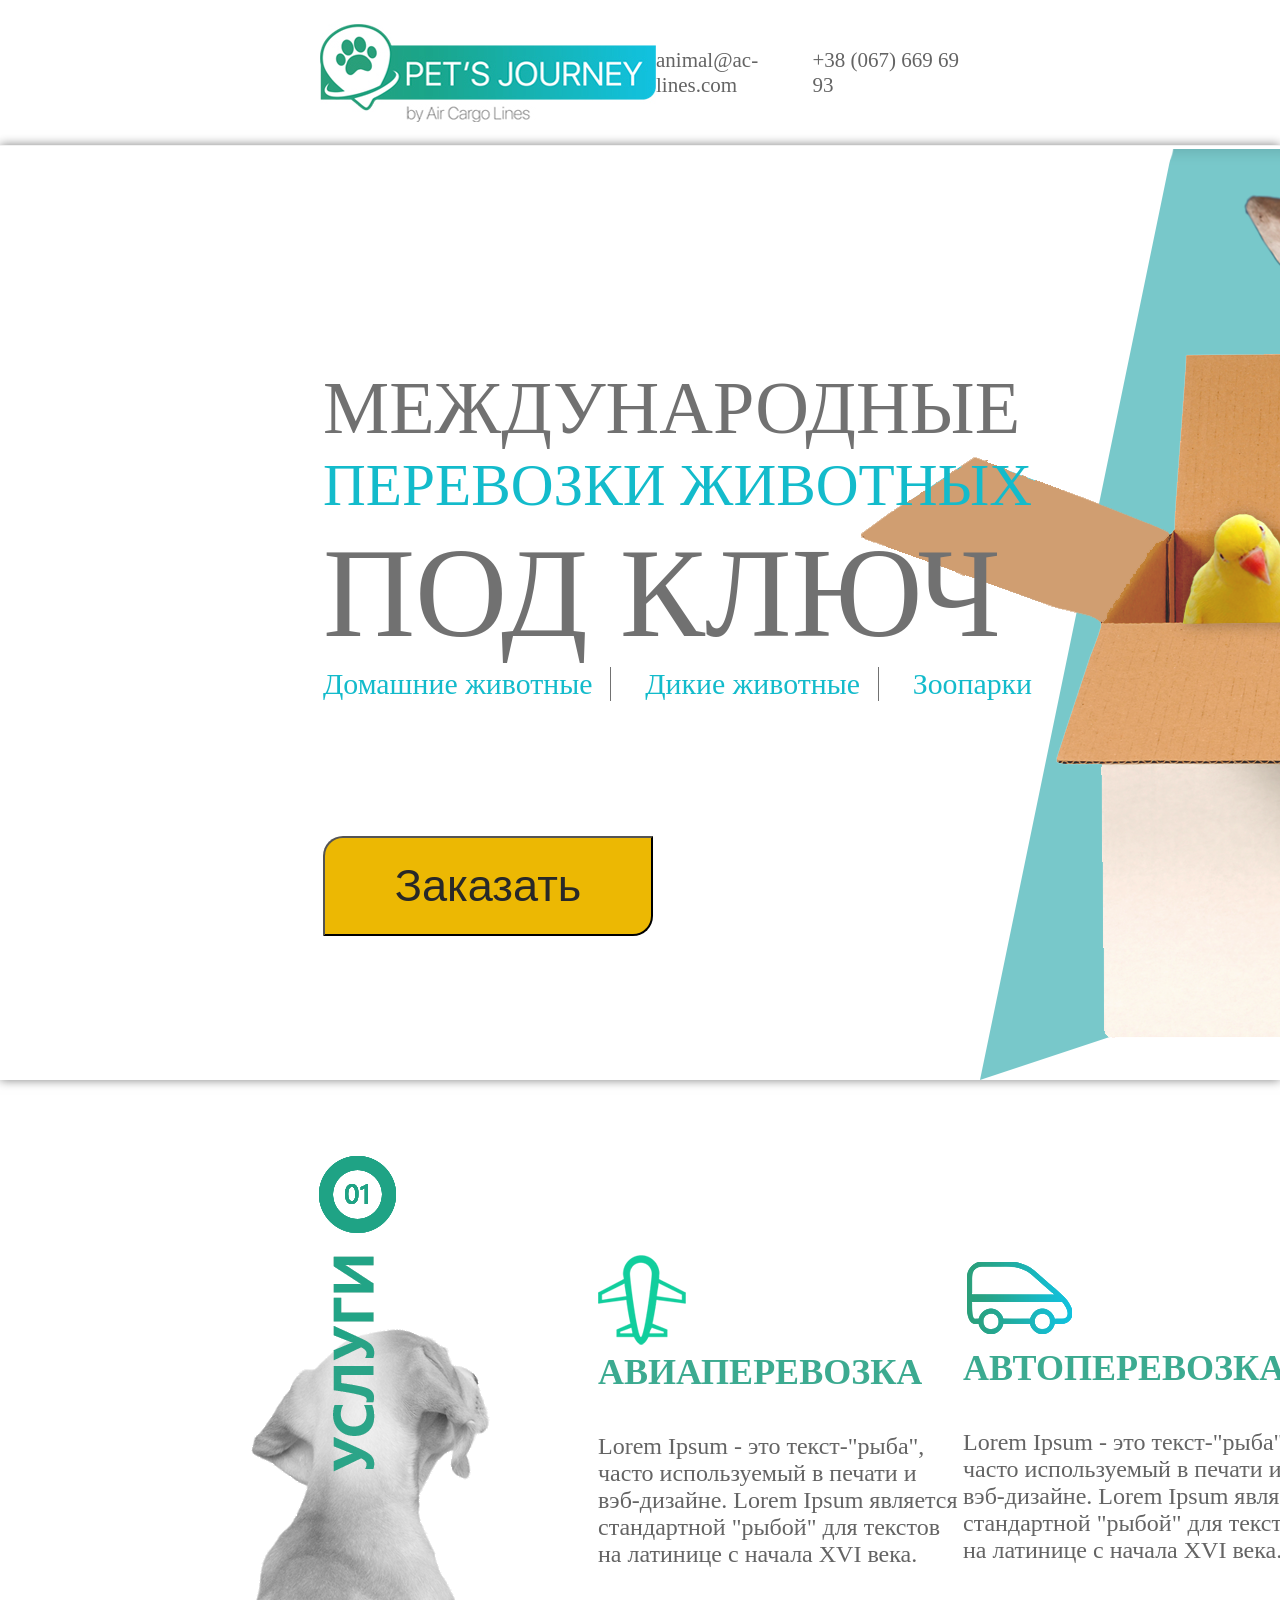
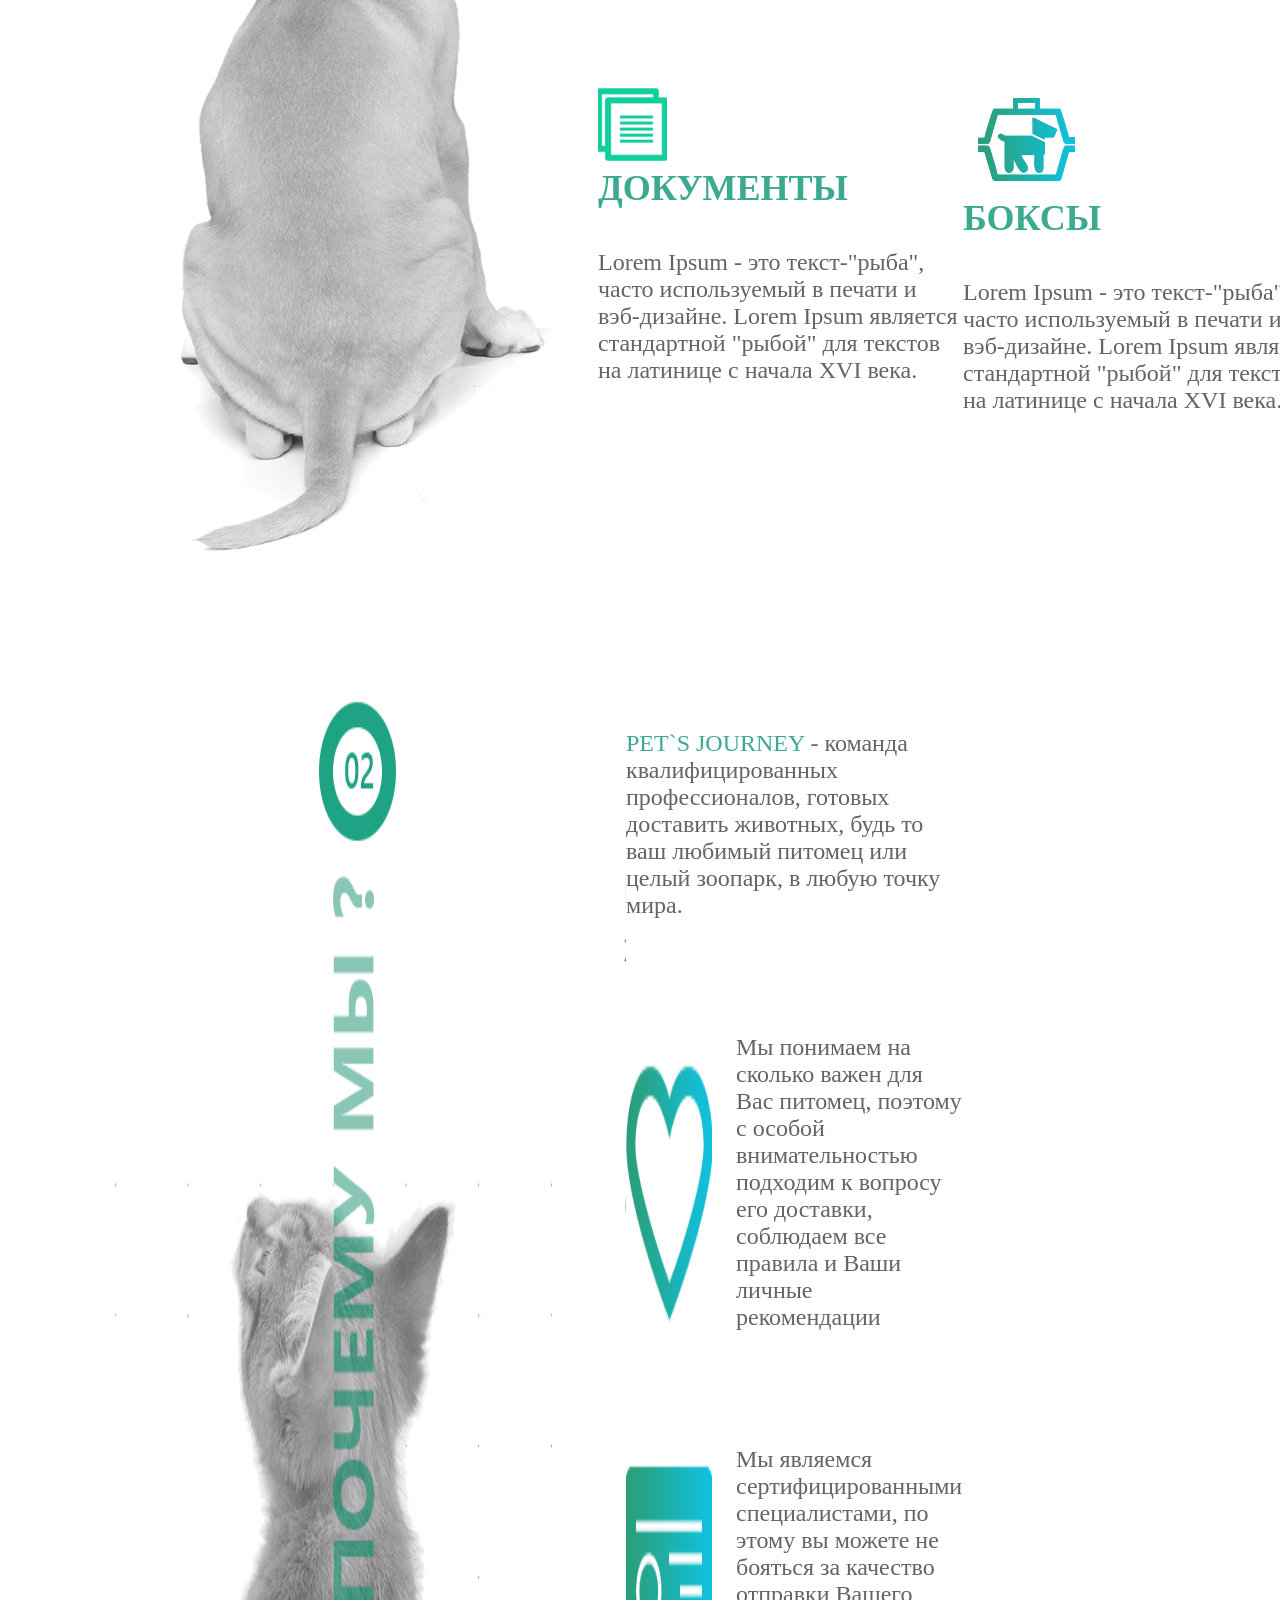
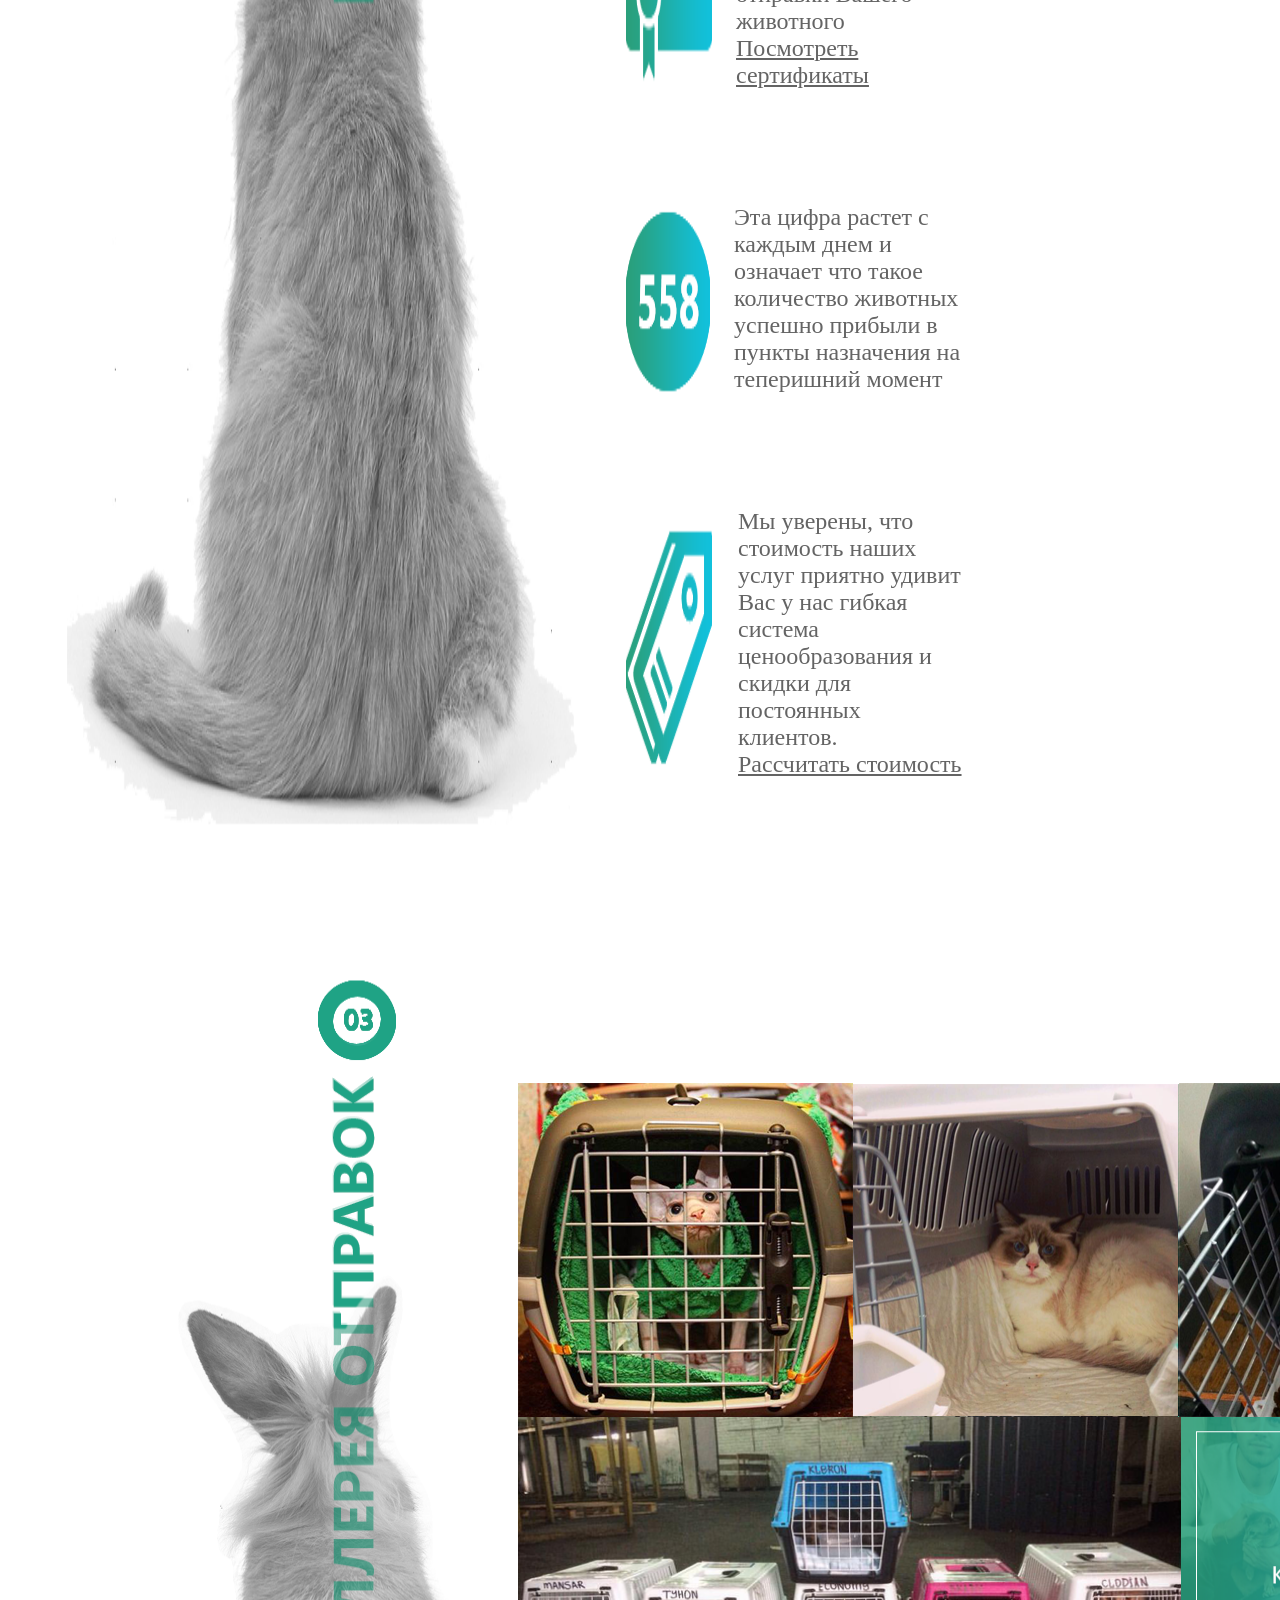
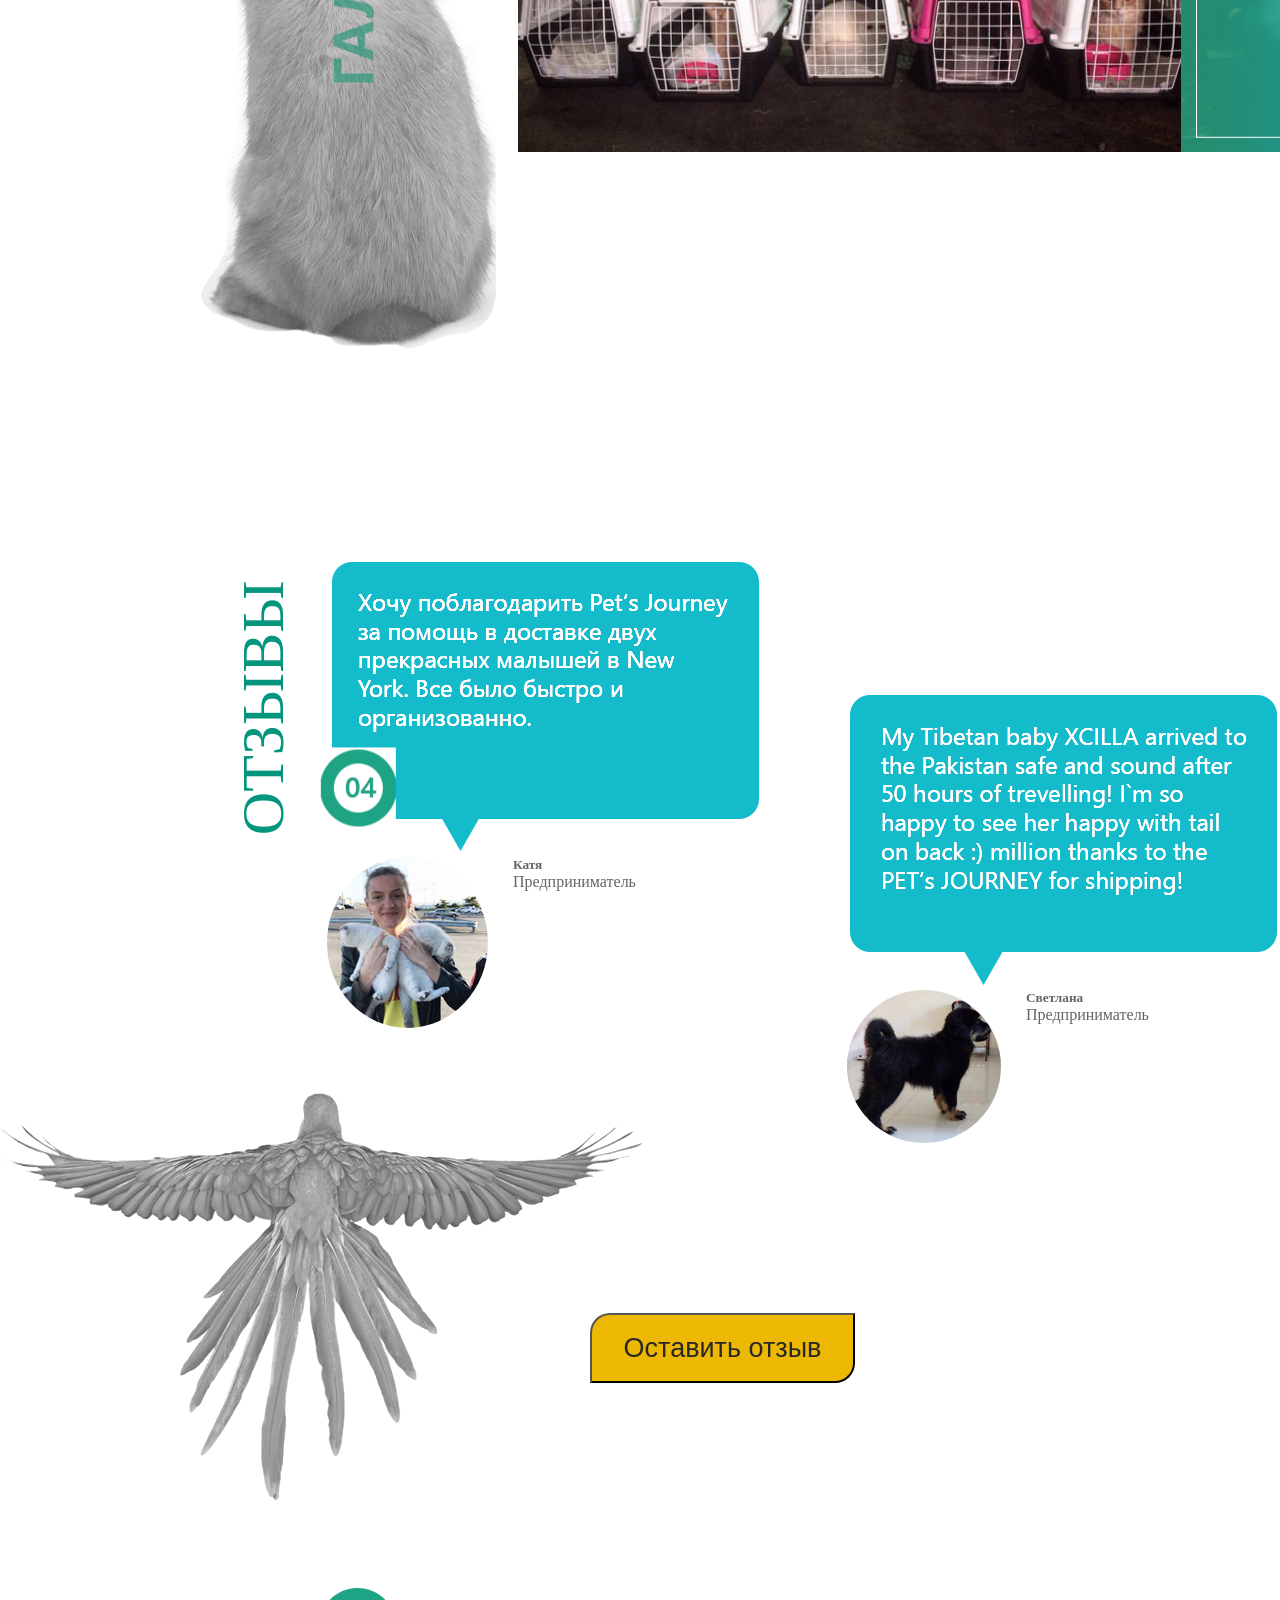
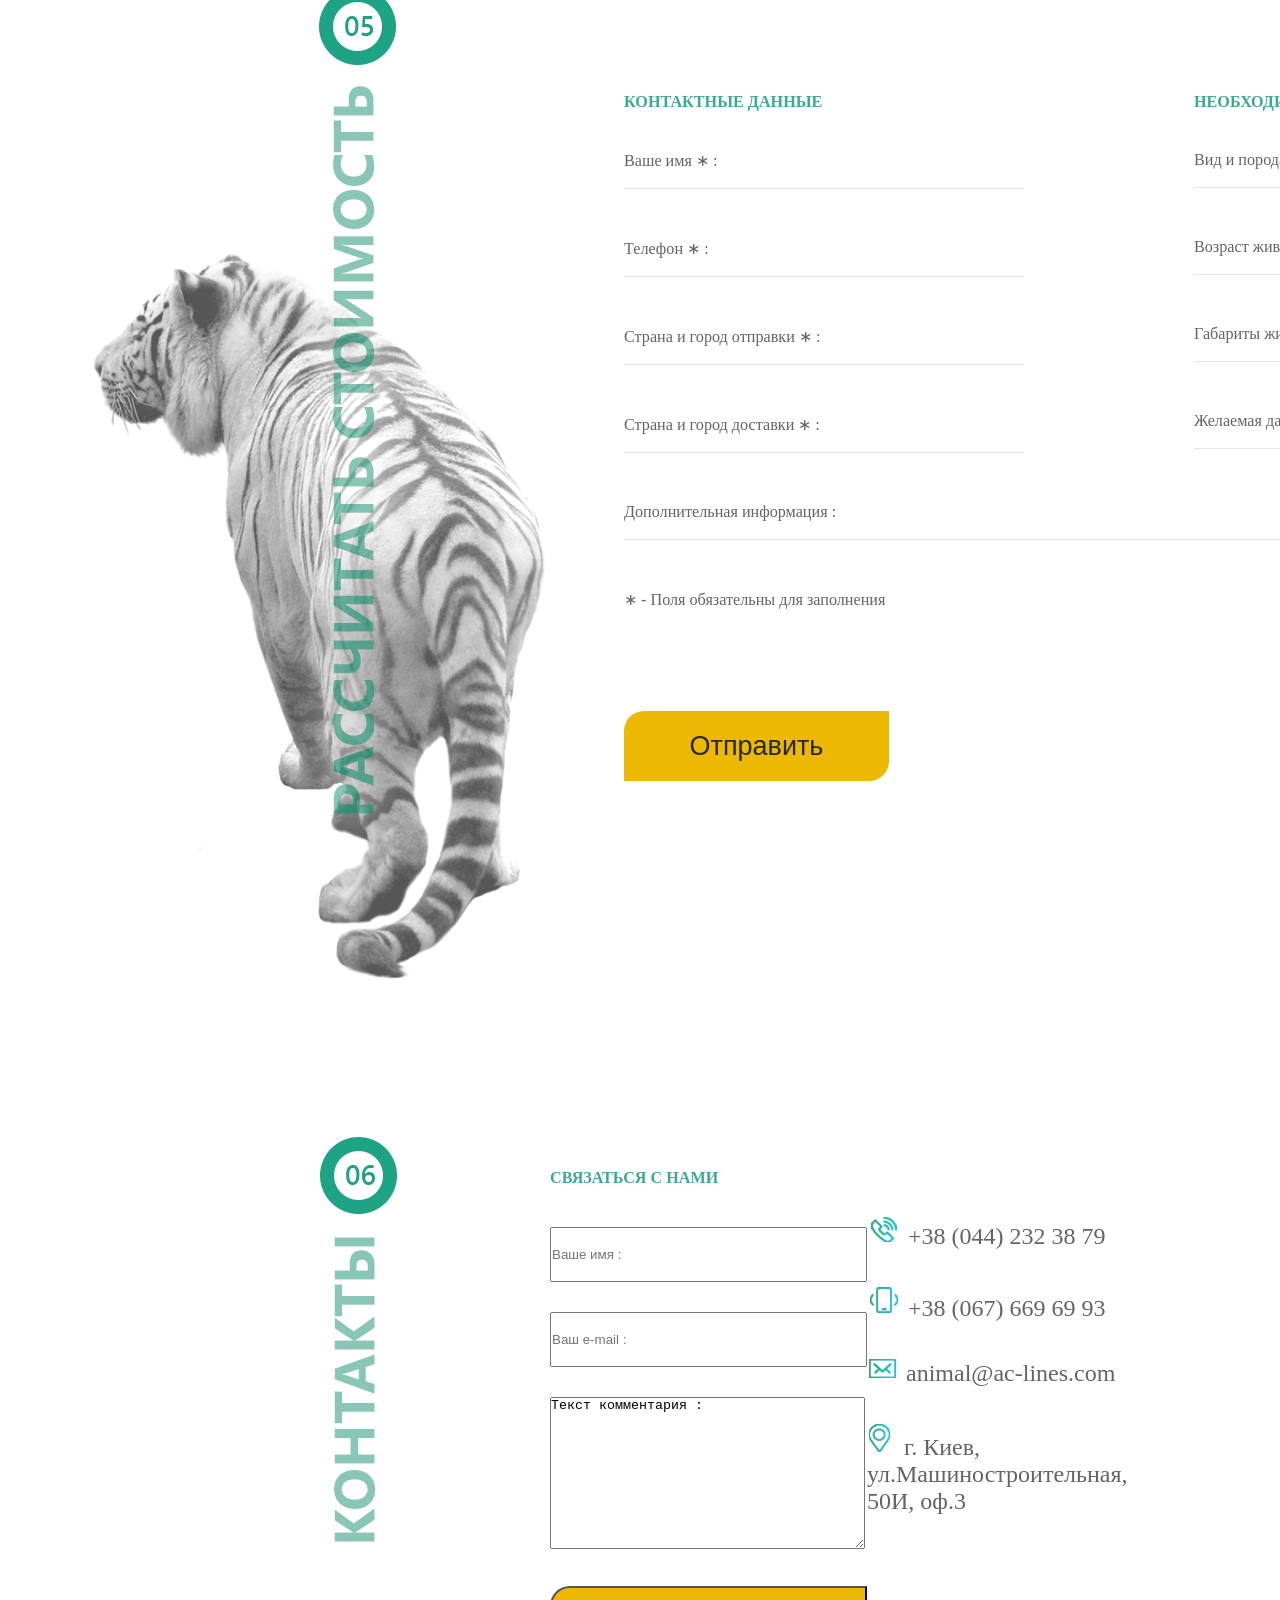
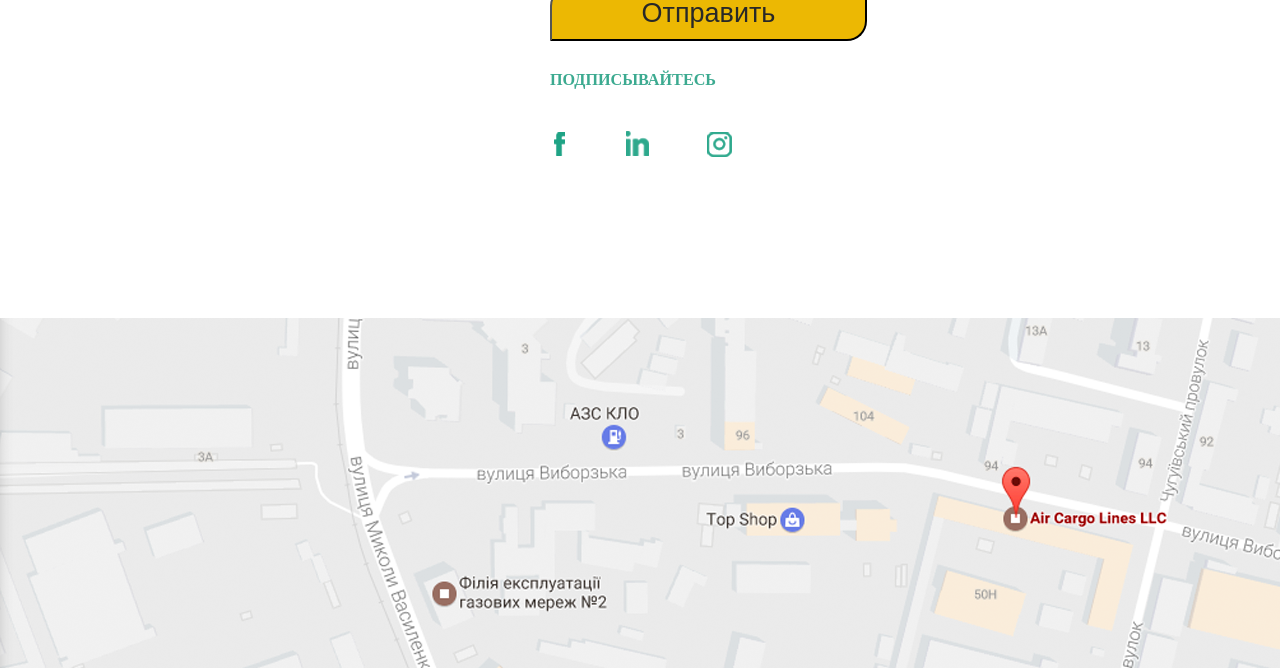
==== commit 415d163f: "cifra" ====
--- a/index.html
+++ b/index.html
@@ -108,7 +108,12 @@
             <div class="block5">
                 
                 <div class="wrapperblock5">
+                    <div class="four">
+                   
+                    
                    <span>ОТЗЫВЫ</span>
+                    <img src="img/cifra.png" alt="">
+                   </div>
                     <div class="otzivi">
                     
                     <div class="otziv1">
--- a/style.css
+++ b/style.css
@@ -199,16 +199,21 @@
     position: relative;
    
 }
-.block5 span{
+.block5 .four{
     font-size: 60px;
     color: #03967d;
-    transform: translate(70%,30%) rotate(-90deg);
+    transform: translate(70%,40%) rotate(-90deg);
+     transform-origin: 0 0;
+}
+.four img {
+     transform: translate(117%,28%) rotate(90deg);
      transform-origin: 0 0;
 }
 .otziv {
     margin-left: 320px;
    height: 345px; 
 }
+
 .otzivi {
      display: flex;
      margin: 0 auto;
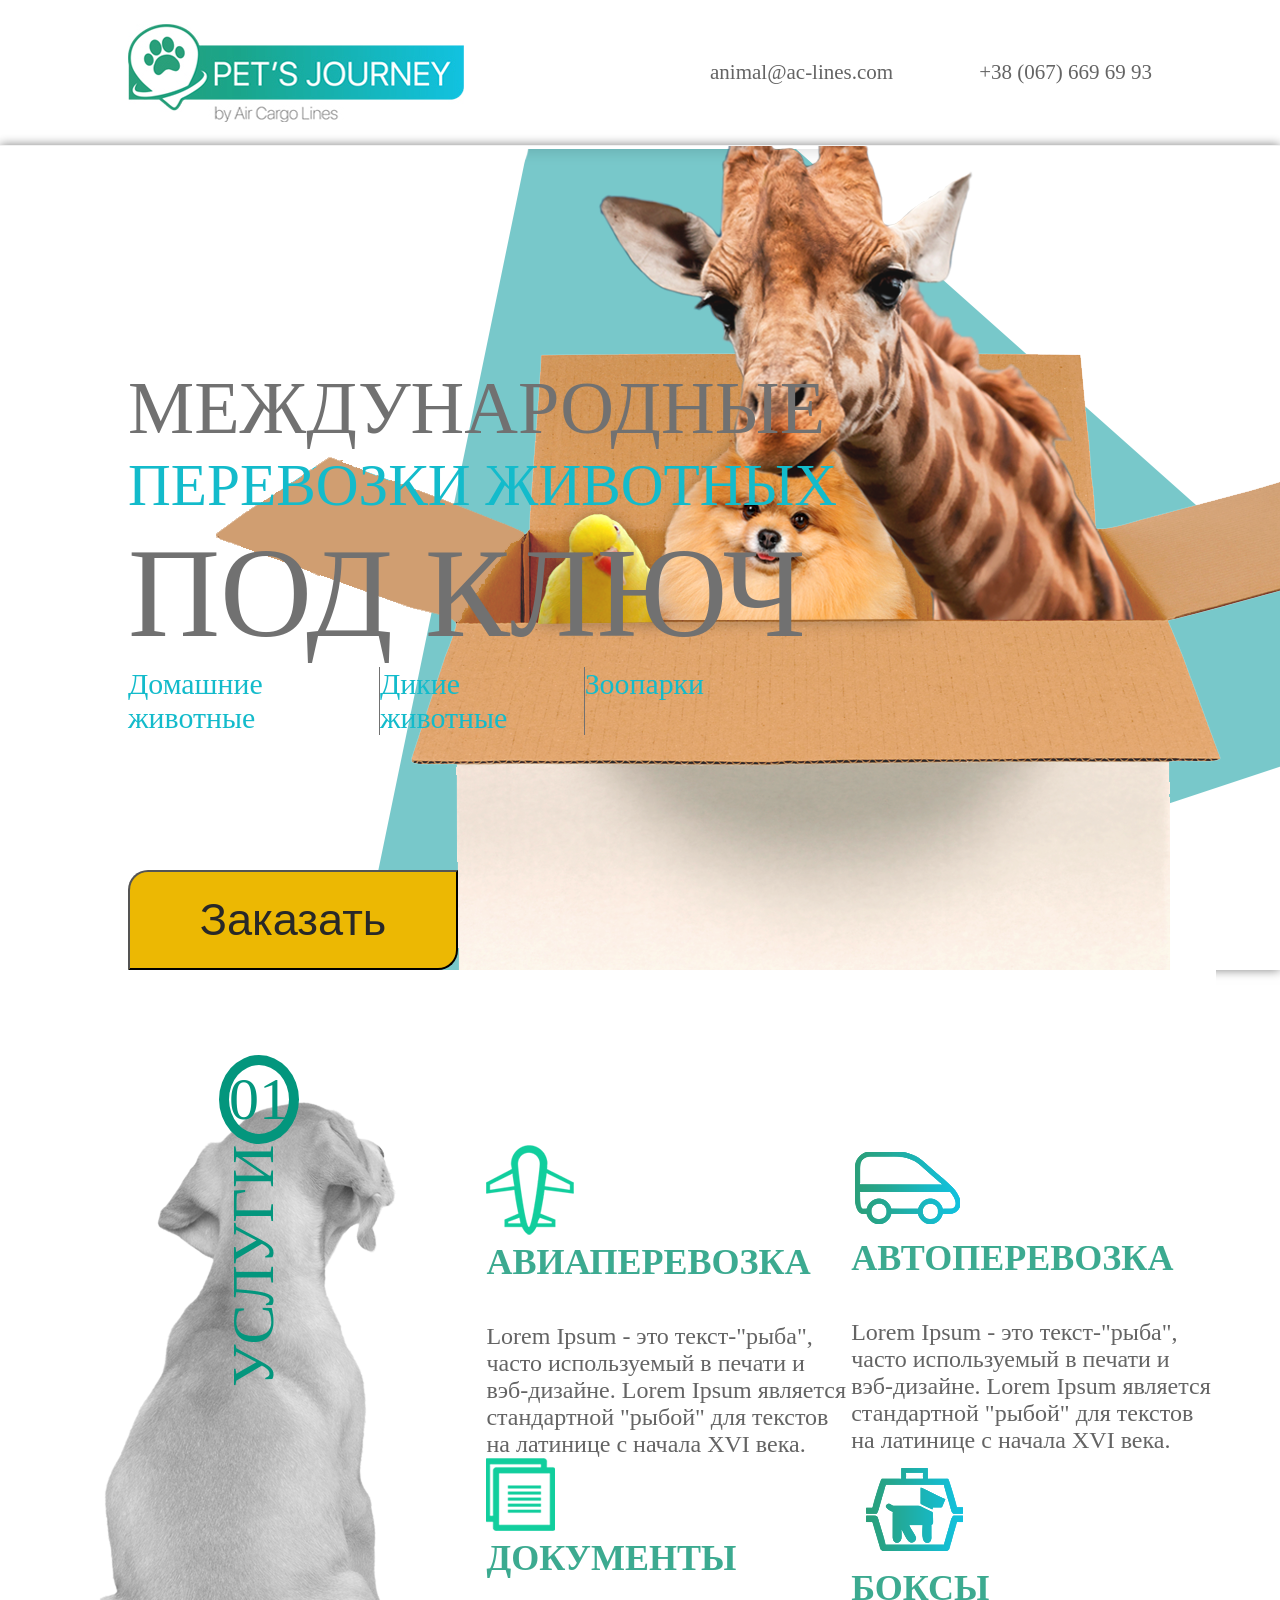
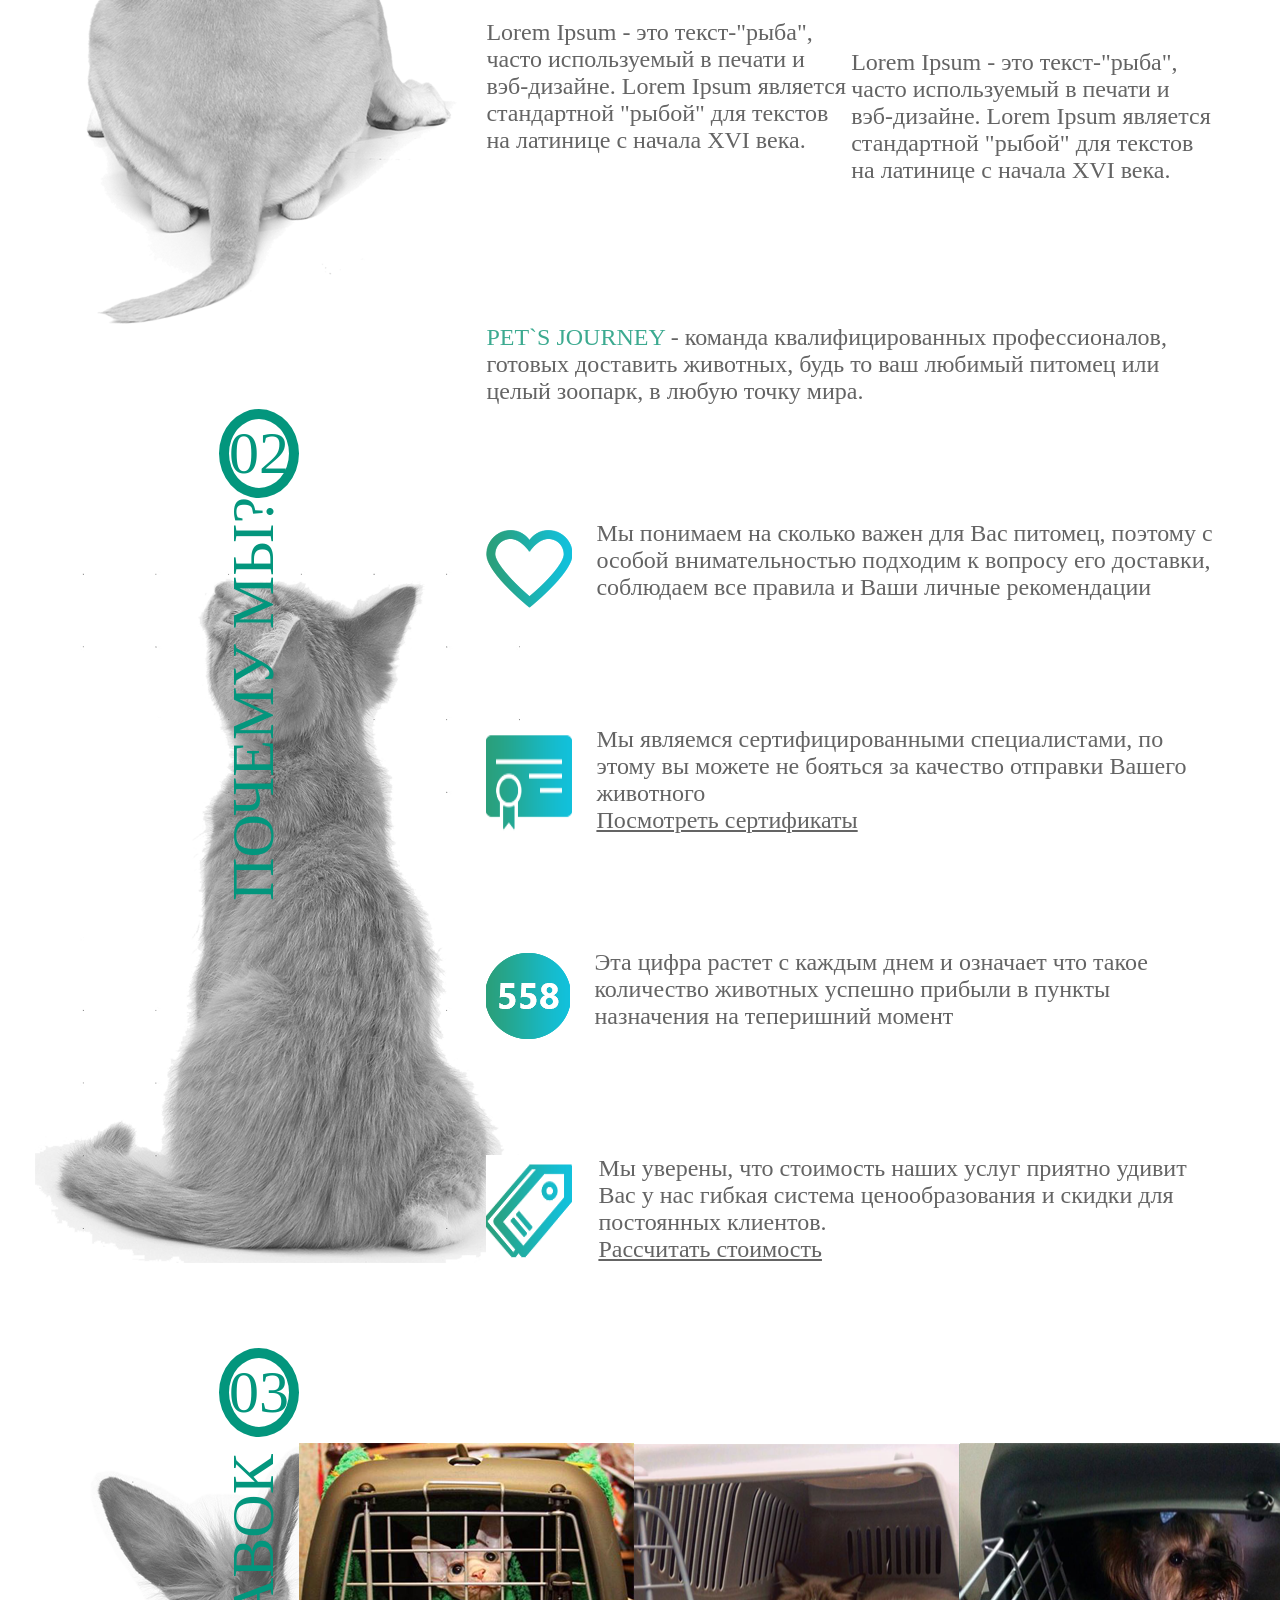
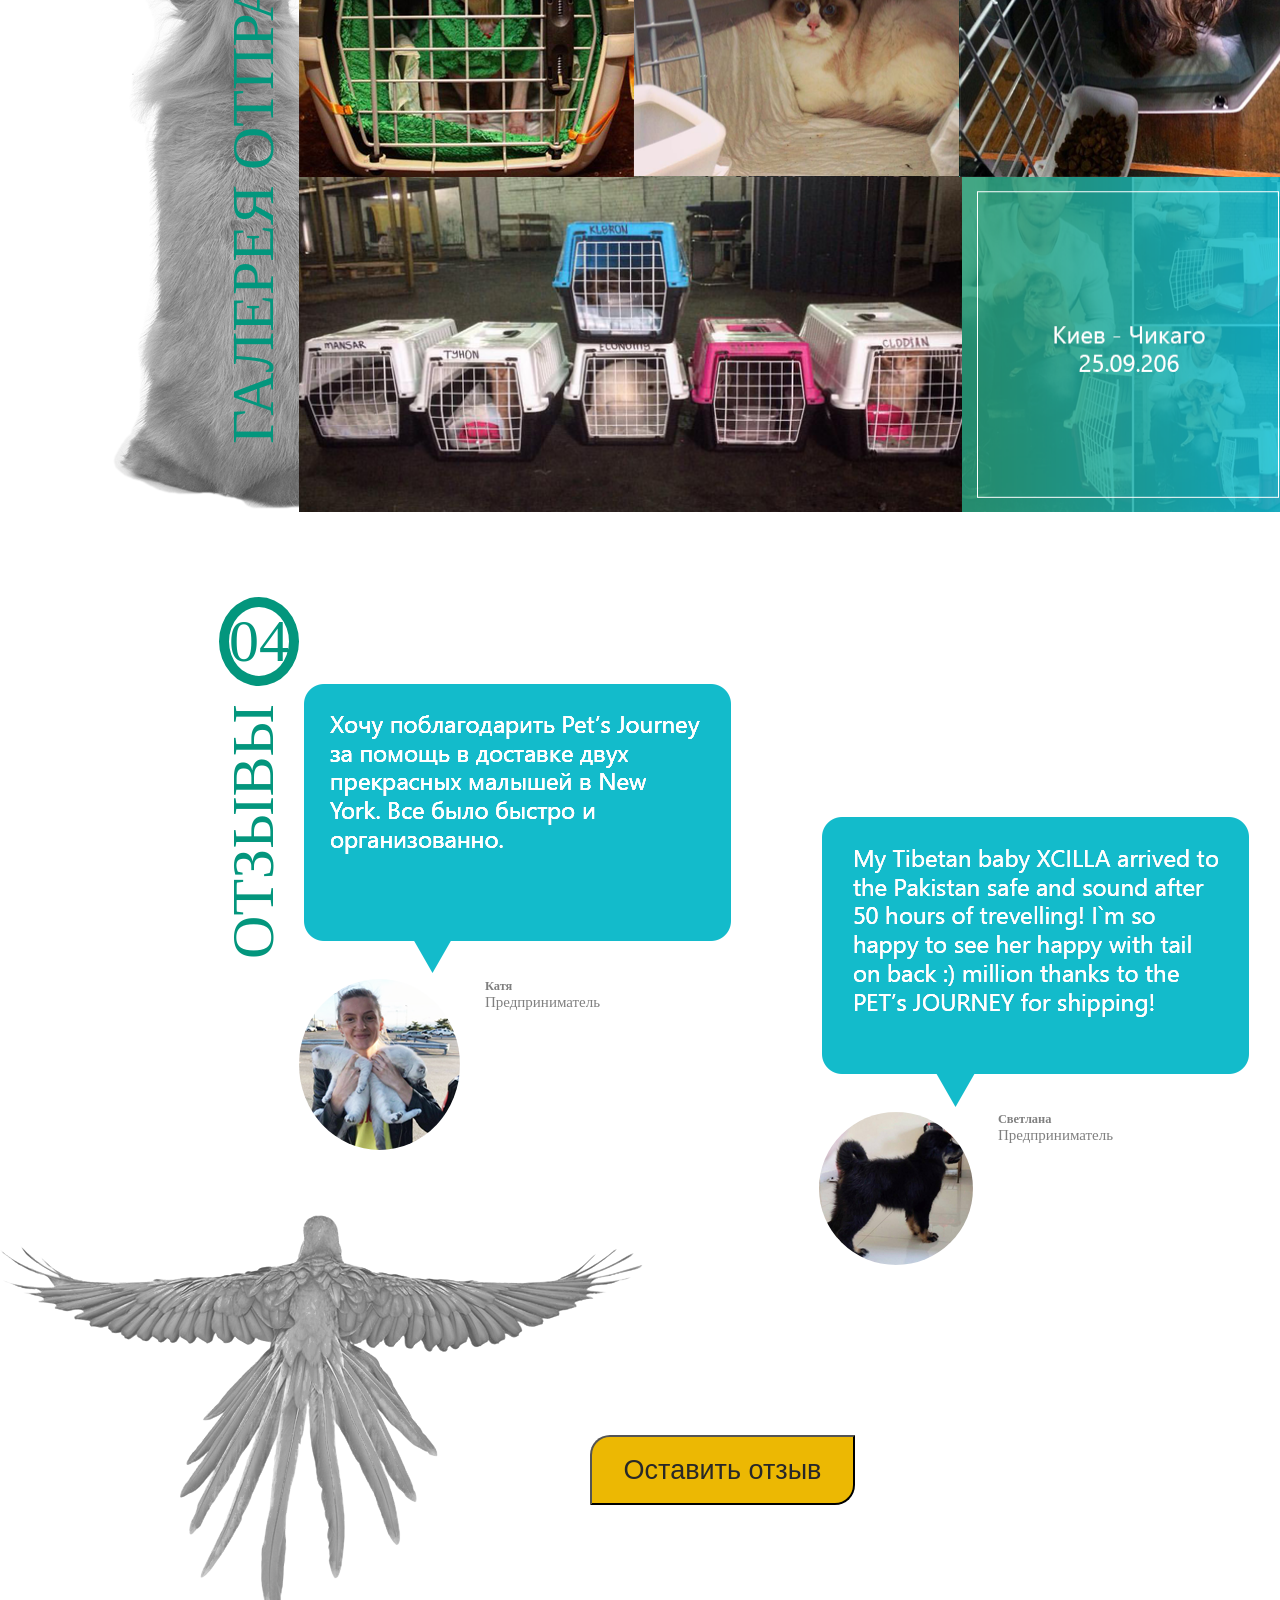
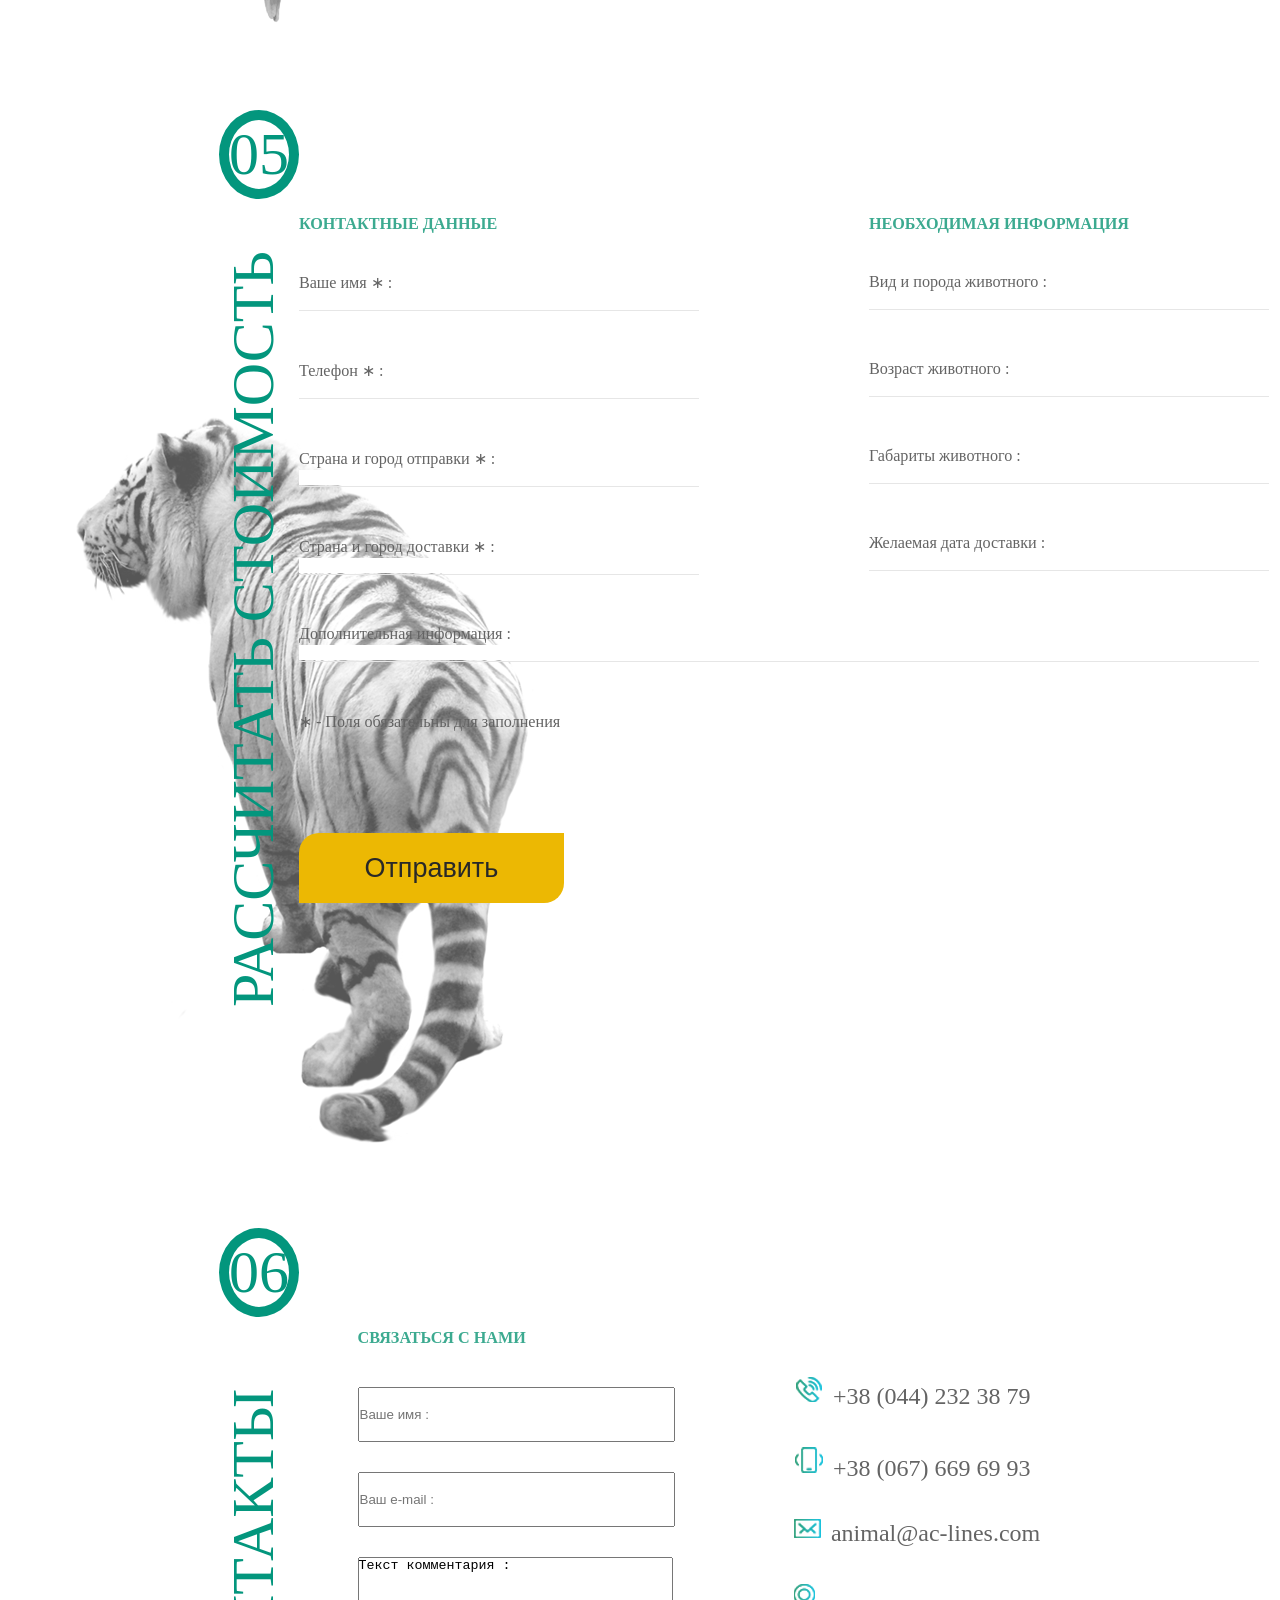
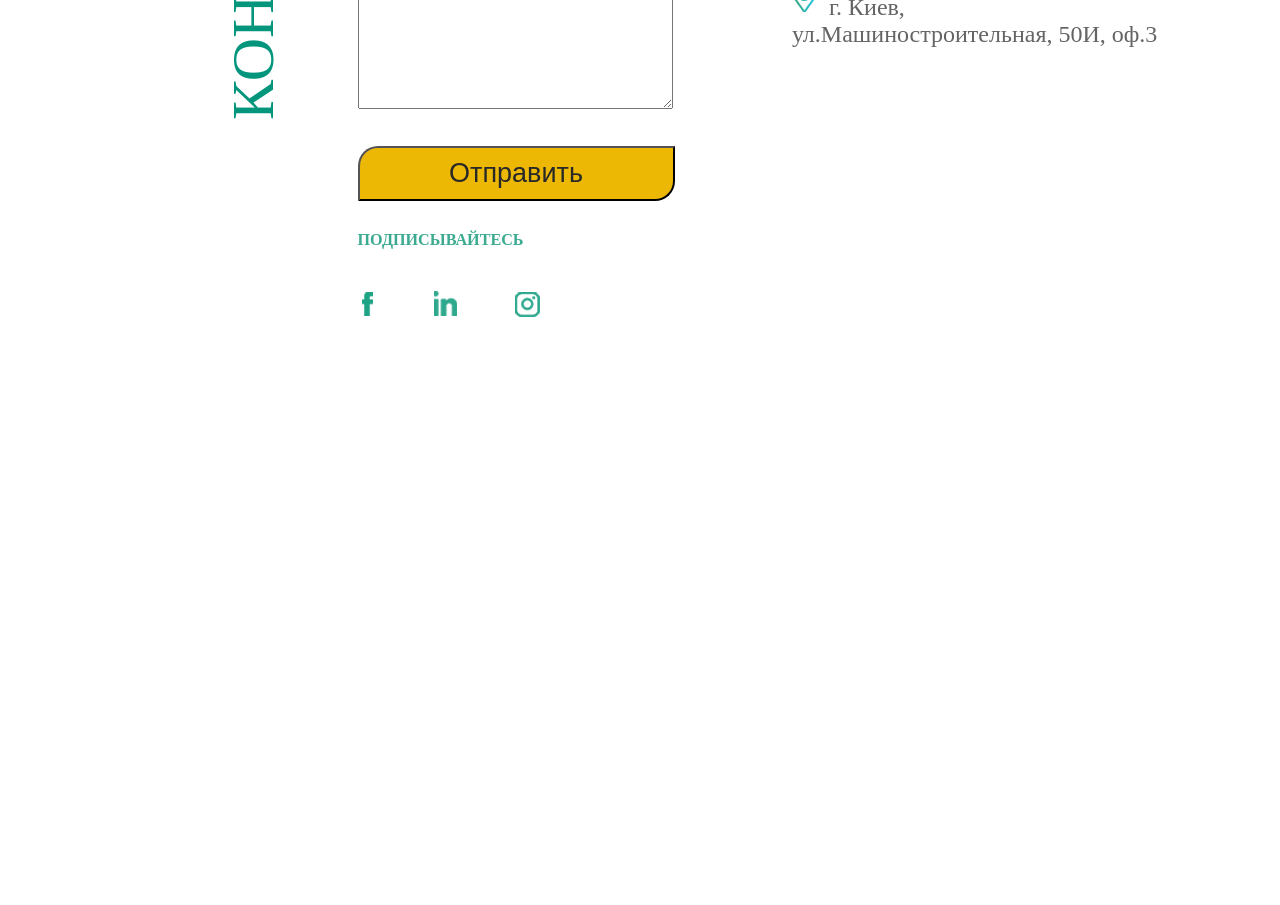
==== commit c01bc9e7: "zoomag2" ====
--- a/index.html
+++ b/index.html
@@ -1,18 +1,15 @@
 <!DOCTYPE html>
 <html lang="en">
 <head>
-    <meta name="viewport" content="width=device-width, initial-scale=1">
-    
-    <link href="https://fonts.googleapis.com/icon?family=Material+Icons"
-      rel="stylesheet">
     <link rel="stylesheet" href="style.css">
     <meta charset="UTF-8">
     <meta name="viewport" content="width=device-width, initial-scale=1.0">
     <meta http-equiv="X-UA-Compatible" content="ie=edge">
-    <title>Зоомагазин</title>
+    <title>Макетзоомагазина2</title>
 </head>
 <body>
-    <div class="wrapper">   
+     <!--wrapper -->
+    <div class="wrapper">
         <div class="header">
             <img src="img/logo.jpg" alt="">
             <div class="email_phone">
@@ -20,8 +17,9 @@
                 <p>+38 (067) 669 69 93</p>
             </div>
         </div>
-        <div class="block1">
-            <div class="wrapperblock1"> 
+         <!--blok1 -->
+         <div class="block1">
+            <div class="wrapperblock1 wrapperblock"> 
                 <div class="text">
                     <span class="stroka1">МЕЖДУНАРОДНЫЕ</span>
                     <span class="stroka2">ПЕРЕВОЗКИ ЖИВОТНЫХ</span>
@@ -33,12 +31,21 @@
                     </div>
                     <a href="#"><button>Заказать</button> </a>
                 </div>
-                <img src="img/box.png" alt="">  
+            
               </div>
-        </div>
-        <div class="block2">
-            <img src="img/pappi.png" alt="">
-            <div class="punkts">
+         </div>
+          <!--blok2 -->
+          <div class="block2 block">
+              <div class="wrapperblock2 wrapperblock"> 
+                    <div class="number">
+                        <div class="numeral">
+                            01
+                        </div>
+                        <div class="numeral_text">
+                            УСЛУГИ
+                        </div>
+                    </div>
+                    <div class="punkts">
                 <div class="perevozka">
                     <div class="avia">
                         <img src="img/avia.png" alt="">
@@ -63,11 +70,21 @@
                         <p>Lorem Ipsum - это текст-"рыба", часто используемый в печати и вэб-дизайне. Lorem Ipsum является стандартной "рыбой" для текстов на латинице с начала XVI века.</p>
                     </div>
                 </div>
-            </div>
-        </div>
-        <div class="block3">
-                <img src="img/cat.png" alt="">
-                <div class="info">
+              </div>
+          </div>
+          </div>
+           <!--blok3 -->
+           <div class="block3 block">
+               <div class="wrapperblock3 wrapperblock"> 
+                   <div class="number">
+                        <div class="numeral">
+                            02
+                        </div>
+                        <div class="numeral_text">
+                           <span> <p>ПОЧЕМУ</p><p> МЫ?</p></span>
+                        </div>
+                    </div>
+                    <div class="info">
                     <p>
                     <span class="zagol">PET`S JOURNEY</span> - команда квалифицированных профессионалов, готовых доставить животных, будь то ваш любимый питомец или целый зоопарк, в любую точку мира.
                     </p>
@@ -90,10 +107,20 @@
                         <p>Мы уверены, что <span class="zagol1">стоимость </span>наших услуг <span class="zagol1">приятно удивит Вас</span> у нас гибкая система ценообразования и скидки для постоянных клиентов.</br> <a href="#">Рассчитать стоимость</a> </p>
                     </div>
                 </div>
-            </div>
-            <div class="block4">
-                <img src="img/rebbit.png" alt="">
-                <div class="foto">  
+               </div>
+           </div>
+           <!--blok4 -->
+            <div class="block4 block">
+                <div class="wrapperblock4 wrapperblock"> 
+                    <div class="number">
+                        <div class="numeral">
+                            03
+                        </div>
+                        <div class="numeral_text">
+                           <span> <p>ГАЛЕРЕЯ</p><p>ОТПРАВОК</p></span>
+                        </div>
+                    </div>
+                    <div class="foto">  
                     <div class="foto1">
                         <img src="img/foto1.png" alt=""> 
                         <img src="img/foto6.png" alt="">
@@ -104,17 +131,20 @@
                         <img src="img/foto5.png" alt="">
                         </div>
                 </div>
+                </div>
             </div>
-            <div class="block5">
-                
-                <div class="wrapperblock5">
-                    <div class="four">
-                   
-                    
-                   <span>ОТЗЫВЫ</span>
-                    <img src="img/cifra.png" alt="">
-                   </div>
-                    <div class="otzivi">
+             <!--blok5 -->
+              <div class="block5 block">
+                <div class="wrapperblock5 wrapperblock">
+                    <div class="number">
+                        <div class="numeral">
+                            04
+                        </div>
+                        <div class="numeral_text">
+                           <span> ОТЗЫВЫ</span>
+                        </div>
+                    </div>
+                        <div class="otzivi">
                     
                     <div class="otziv1">
                         <img src="img/otziv1.png" alt="">
@@ -138,129 +168,150 @@
                         </div>
                     </div>
                     </div>
-                
+                 
                         
                         <a href="#"><button class="button-otziv">Оставить отзыв</button> </a>
                 </div>
+              </div> 
+                 <!--blok6 -->
+                 <div class="block6 block">
+                    <div class="wrapperblock6 wrapperblock">
+                        <div class="number">
+                            <div class="numeral">
+                                05
+                            </div>
+                            <div class="numeral_text">
+                            <span><p>РАССЧИТАТЬ</p><p>СТОИМОСТЬ</p></span>
+                            </div>
+                       </div>
+                     <div class="block6-2">
+                                <div class="dannie">
+                                <form action="#" method="get">
+                                <div class="forma">
+                                <div class="form1">
+                                     <h3>КОНТАКТНЫЕ ДАННЫЕ</h3>
+                                        <ul class="first">
+                                            <li >
+                                            <label>
+                                                Ваше имя &lowast; :<input type="text" name="username" id="name" size="56">
+                                            </label>
+                                            </li>
+                                            <li>
+                                            <label>
+                                                Телефон &lowast; :<input type="text" name="phone" size="57">
+                                            </label>
+                                            </li>
+                                            <li>
+                                            <label>
+                                                Страна и город отправки &lowast; :<input type="text" name="kantri-sender" size="37">
+                                            </label>
+                                            </li>
+                                            <li>
+                                            <label>
+                                                Страна и город доставки &lowast; :<input type="text" name="kantri" size="37">
+                                            </label>
+                                            </li>
+                                            <li class="dop">
+                                            <label>
+                                                Дополнительная информация :<input type="text" name="dopinfo" size="139">
+                                            </label>
+                                            </li>
+                                        </ul>
+                                        &lowast; - Поля обязательны для заполнения
+                                </div>
+                            <div class="form2">
+                                <h3>НЕОБХОДИМАЯ ИНФОРМАЦИЯ</h3>
+                                    <ul>
+                                        <li>
+                                            <label>
+                                                Вид и порода животного :<input type="text" name="poroda" size="40">
+                                            </label>
+                                        </li>
+                                        <li>
+                                            <label>
+                                                Возраст животного :<input type="text" name="age" size="46">
+                                            </label>
+                                        </li>
+                                        <li>
+                                            <label>
+                                                Габариты животного :<input type="text" name="gabarits" size="45">
+                                            </label>
+                                        </li>
+                                        <li>
+                                            <label>
+                                                Желаемая дата доставки :<input type="text" name="date" size="40">
+                                            </label>
+                                        </li>
+                                    </ul>
+                                </div> 
+                                    </div>
+                                <input type="submit" value="Отправить" class="submit">
+                                </form>
+                                
+                                </div>
+                            
+                            </div>
+                    </div>
+                 </div>
+                 <!--blok7 -->
+                 <div class="block7 block">
+                    <div class="wrapperblock7 wrapperblock">
+                         <div class="number">
+                            <div class="numeral">
+                                06
+                            </div>
+                            <div class="numeral_text">
+                            <span>КОНТАКТЫ</span>
+                            </div>
+                         </div>
+                            <div class="sviaz dannie2">
+                                <form>
+                                    <h3>СВЯЗАТЬСЯ С НАМИ</h3>
+                                <p> <input type="text" name="name" placeholder="Ваше имя :" />
+                                </p>
+                                <p>
+                                    <input type="email" name="email" placeholder="Ваш e-mail :" />
+                                </p>
+                                <p>
+                                    
+                                <textarea name="text" rows="10" >Текст комментария :</textarea>
+                                </p>
+
+                                    <input type="submit" value="Отправить" class="submit2">
+                                    <h3>ПОДПИСЫВАЙТЕСЬ</h3>
+                                <a href="#"> <img src="img/fb.png" alt="" class="soc"></a>
+                                    <a href="#"> <img src="img/in.png" alt="" class="soc"></a>
+                                    <a href="#"> <img src="img/inst.png" alt="" class="soc"></a>
+                                </form>
+                          </div>
+                            <div class="phones">
+                                <div class="contact">
+                                    <img src="img/p.png" alt="">
+                                <span> +38 (044) 232 38 79</span>
+                                </div>
+                                <div class="contact">
+                                    <img src="img/t.png" alt="">
+                                    <span>+38 (067) 669 69 93</span>
+                                </div>
+                                <div class="contact">
+                                    <img src="img/k.png" alt="">
+                                    <span>animal@ac-lines.com</span>
+                                </div>
+                                <div class="contact">
+                                    <img src="img/m.png" alt="">
+                                    <span>г. Киев,</br>
+                                    ул.Машиностроительная, 50И, оф.3</span>
+                                </div>
+                            
+                            </div>
+                </div>
+                        
+                    </div>
+                 </div>
+                 <div class="footer">
+                <iframe src="https://www.google.com/maps/embed?pb=!1m18!1m12!1m3!1d2538.3946630187397!2d30.491241651164078!3d50.48961207938003!2m3!1f0!2f0!3f0!3m2!1i1024!2i768!4f13.1!3m3!1m2!1s0x40d4cdfbc6f2f15b%3A0xd6f3d4d1c9d19e9c!2z0L_RgNC-0YHQv9C10LrRgiDQodGC0LXQv9Cw0L3QsCDQkdCw0L3QtNC10YDQuCwgMjEsINCa0LjRl9CyLCAwMjAwMA!5e0!3m2!1sru!2sua!4v1508336413033" width="100%" height="450" frameborder="0" style="border:0" allowfullscreen></iframe>
             </div>
-            <div class="block6">
-                <img src="img/tiger.png" alt="">
-                <div class="block6-2">
-                    <div class="dannie">
-                    <form action="#" method="get">
-                    <div class="forma">
-                    <div class="form1">
-                    <h3>КОНТАКТНЫЕ ДАННЫЕ</h3>
-                    <ul class="first">
-                        <li >
-                        <label>
-                            Ваше имя &lowast; :<input type="text" name="username" id="name" size="56">
-                        </label>
-                        </li>
-                        <li>
-                        <label>
-                            Телефон &lowast; :<input type="text" name="phone" size="57">
-                        </label>
-                        </li>
-                        <li>
-                        <label>
-                            Страна и город отправки &lowast; :<input type="text" name="kantri-sender" size="37">
-                        </label>
-                        </li>
-                        <li>
-                        <label>
-                            Страна и город доставки &lowast; :<input type="text" name="kantri" size="37">
-                        </label>
-                        </li>
-                        <li class="dop">
-                        <label>
-                            Дополнительная информация :<input type="text" name="dopinfo" size="139">
-                        </label>
-                        </li>
-                    </ul>
-                    &lowast; - Поля обязательны для заполнения
-                    </div>
-                <div class="form2">
-                    <h3>НЕОБХОДИМАЯ ИНФОРМАЦИЯ</h3>
-                        <ul>
-                            <li>
-                                <label>
-                                    Вид и порода животного :<input type="text" name="poroda" size="40">
-                                </label>
-                            </li>
-                            <li>
-                                <label>
-                                    Возраст животного :<input type="text" name="age" size="46">
-                                </label>
-                            </li>
-                            <li>
-                                <label>
-                                    Габариты животного :<input type="text" name="gabarits" size="45">
-                                </label>
-                            </li>
-                            <li>
-                                <label>
-                                    Желаемая дата доставки :<input type="text" name="date" size="40">
-                                </label>
-                            </li>
-                        </ul>
-                    </div> 
-                        </div>
-                    <input type="submit" value="Отправить" class="submit">
-                    </form>
-                    
-                    </div>
-                
-                </div>
-            </div>
-            <div class="block7">
-                <img src="img/kontakts.png" alt="" class="kontakts">
-                <div class="sviaz dannie2">
-                    <form>
-                        <h3>СВЯЗАТЬСЯ С НАМИ</h3>
-                    <p> <input type="text" name="name" placeholder="Ваше имя :" />
-                    </p>
-                    <p>
-                        <input type="email" name="email" placeholder="Ваш e-mail :" />
-                    </p>
-                    <p>
-                        
-                    <textarea name="text" rows="10" >Текст комментария :</textarea>
-                    </p>
-
-                        <input type="submit" value="Отправить" class="submit2">
-                        <h3>ПОДПИСЫВАЙТЕСЬ</h3>
-                    <a href="#"> <img src="img/fb.png" alt="" class="soc"></a>
-                        <a href="#"> <img src="img/in.png" alt="" class="soc"></a>
-                        <a href="#"> <img src="img/inst.png" alt="" class="soc"></a>
-                    </form>
-                </div>
-                <div class="phones">
-                    <div class="contact">
-                        <img src="img/p.png" alt="">
-                    <span> +38 (044) 232 38 79</span>
-                    </div>
-                    <div class="contact">
-                        <img src="img/t.png" alt="">
-                        <span>+38 (067) 669 69 93</span>
-                    </div>
-                    <div class="contact">
-                        <img src="img/k.png" alt="">
-                        <span>animal@ac-lines.com</span>
-                    </div>
-                    <div class="contact">
-                        <img src="img/m.png" alt="">
-                        <span>г. Киев,</br>
-                        ул.Машиностроительная, 50И, оф.3</span>
-                    </div>
-                
-                </div>
-            </div>
-            
-            <div class="footer">
-                <img src="img/map.png" alt="">
-            </div>
-            <!--конец wrapper -->
-        </div>
+         <!--wrapper and -->
+    </div>
 </body>
 </html>
--- a/style.css
+++ b/style.css
@@ -4,8 +4,7 @@
     padding: 0;
 }
 body {
-   /* width: 1920px;*/
-   width: 100%;
+    width: 100%;
     background-color: white;
     font-style: Bold;
     color: #646464;
@@ -13,52 +12,61 @@
 .wrapper {
     width: 100%;
 }
-.header {
-    display: flex;
-    padding-left: 320px;
-    padding-right: 320px;
-    justify-content: space-between;
+.header{
+    display: flex;
+    width: 100%;
+    max-width: 1920px;
+    justify-content: space-between;
+    padding-left: 10%;
+    padding-right: 10%;
     font-style: Bold;
     color: #646464;
     font-size: 21px;
-    width: 100%;
     height: 145px;
     align-items: center;
-   
-}
-
+    margin: 0 auto;
+}
 .email_phone {
     display: flex;
     justify-content: space-between;
-    align-items: center;
     width: 442px;
 }
+.wrapperblock {
+    width: 100%;
+    background-repeat: no-repeat;
+    background-color: white;
+    background-size: auto;
+
+}
+.wrapperblock1 {
+    width: 100%;
+    background-image: url(img/box.png);
+    background-position-x: 100%;
+    background-position-y: 0%;
+ 
+}
+.block {
+    width: 100%;
+    max-width: 1920px;
+    display: flex;
+    padding-right: 5%;
+}
 .block1 {
+    width: 100%;
+    max-width: 1920px;
+    display: flex;
     border-top: 1px solid #f2f2f2;
-     box-shadow: 0 0 10px rgba(0,0,0,0.5);
-     max-width: 1920px;
-    width: 100%;
-    display: flex;
-    justify-content: space-between;
-   position: relative;
-}
-.wrapperblock1 {
-    width: 100%;
-    max-width: 1920px;
-    display: flex;
-    justify-content: space-between;
+    box-shadow: 0 0 10px rgba(0,0,0,0.5);
 }
 .text {
     padding-top: 220px;
-    padding-left: 323px;
+   /* padding-left: 323px;*/
+    padding-left: 10%;
+   margin: 0 auto;
     display: flex;
     flex-direction: column;
-    position: absolute;
     
-}
-.block1 img{
-     margin-left: 858px;
-   
+    
 }
 .stroka1 {
     font-size: 74.4px;
@@ -77,6 +85,7 @@
     justify-content: space-between;
     font-size: 29.83px;
     color: #13bbcb;
+    width: 50%;
 }
 .p1 {
      border-right: 1px solid #717171;
@@ -92,19 +101,36 @@
     margin-top: 135px;
     border-radius: 20px 0px 20px 0px;
 }
-.block2 {
-    display: flex;
-    justify-content: space-between;
-    padding-right: 335px;
-  
-    
+/*блок2*/
+.wrapperblock2 {
+    background-image: url(img/pappi.png);
+    background-position-x: 10%;
+    background-position-y: 100%;
+    display: flex;
+    justify-content: space-between;
+}
+.number {
+    display: block;
+    font-size: 60px;
+    color: #03967d;
+    width: 80px;
+    margin-left: 18%;
+    margin-top: 7%;
+}
+.numeral {
+    border: 10px solid #03967d;
+    border-radius: 50%;
+}
+.numeral_text {
+    transform: translate(0%,352%) rotate(-90deg);
+    transform-origin: 0 0;
 }
 .avia {
     width: 365px;
 }
 .punkts {
       justify-content: space-between;
-      width: 960px;
+      width: 60%;
       padding-top: 175px;
       padding-bottom: 140px;
       font-size: 24px;
@@ -114,6 +140,7 @@
   display: flex;
   justify-content: space-around;
   margin-bottom: 120px;
+  margin: 0 auto;
 }
 .doc-box {
     display: flex;
@@ -134,17 +161,19 @@
     color: #3caa90;
     margin-bottom: 40px;
 }
-.block3 {
-    width: 100%;
-    padding-right: 335px;
-    display: flex;
-    justify-content: space-between;
+/*блок3*/
+.wrapperblock3 {
+    background-image: url(img/cat.png);
+    background-position-x: 5%;
+    background-position-y: 100%;
+    display: flex;
+    justify-content: space-between;
+    width: 100%;
 }
 .info {
-    padding-top: 170px;
-    padding-bottom: 125px;
     font-size: 24px;
-   
+  /* margin: 0 auto;*/
+   width: 60%;
 }
 .zagol {
     font-size: 24px;
@@ -162,34 +191,45 @@
 a {
     color: #646464;
 }
-.block4 {
-    display: flex;
-    width: 100%;
-    padding-right: 335px;
+.numeral_text span{
+    display: flex;
+    margin-top: 160px;
+}
+.numeral_text span p{
+    margin-right: 15px;
+}
+/*блок4*/
+.wrapperblock4 {
+    background-image: url(img/rebbit.png);
+    background-position-x: 10%;
+    background-position-y: 100%;
+    display: flex;
+    justify-content: space-between;
+    width: 100%;
 }
 .foto{
     margin-top: 180px;
-    margin-bottom: 238px;
+  
+
 }
 .foto1 {
     display: flex;
     
 }
 .foto7 {
-    width: 101%;
-}
+    width: 100%;
+}
+.wrapperblock4 .numeral_text {
+    margin-top: 364px;
+}
+/*блок5*/
 .wrapperblock5 {
-    background-repeat: no-repeat;
-    width: 100%;
+
     display: flex;
     background-image: url(img/bird.png);
-    
-    background-color: white;
     background-position-x: 0%;
     background-position-y: 100%;
-    background-size: auto;
-    
-     
+    background-size: auto;   
 }
 .block5 {
     max-width: 1920px;
@@ -199,21 +239,10 @@
     position: relative;
    
 }
-.block5 .four{
-    font-size: 60px;
-    color: #03967d;
-    transform: translate(70%,40%) rotate(-90deg);
-     transform-origin: 0 0;
-}
-.four img {
-     transform: translate(117%,28%) rotate(90deg);
-     transform-origin: 0 0;
-}
 .otziv {
     margin-left: 320px;
    height: 345px; 
 }
-
 .otzivi {
      display: flex;
      margin: 0 auto;
@@ -241,10 +270,6 @@
 }
 .otziv2-niz img {
 margin-right: 25px;
-}
-.bird {
-    position: absolute;
-    top: 650px;
 }
 .button-otziv {
     font-size: 27px;
@@ -254,14 +279,31 @@
     bottom: 120px;
     right: 425px;
 }
-.block6 {
-    display: flex;
-    padding-right: 310px;
-}
-.dannie {
-    display: flex;
-    flex-direction: column;
+.text-otziv {
+    color: gray;
+    font-size: 15px;
+}
+.block5 {
+    justify-content: space-between;
+}
+.block5 .numeral_text span{
+    margin-top: 30px;
+}
+/*блок6*/
+.wrapperblock6 {
+
+    display: flex;
+    background-image: url(img/tiger.png);
+    background-position-x: 10%;
+    background-position-y: 100%;
+    background-size: auto;   
+}
+.block6-2 {
+    max-width: 1920px;
+    margin: 0 auto;
+    width: 100%; 
     margin-top: 190px;
+    margin-bottom: 240px; 
 }
 form {
     
@@ -270,6 +312,7 @@
 }
 .forma {
     display: flex;
+    justify-content: center;
 }
 .dannie h3 {
     font-family: regular;
@@ -296,9 +339,7 @@
 .dop {
     width: 960px;
 }
-.block6-2 {
-    margin-left: 75px;
-}
+
 .submit {
     font-size: 27px;
     width: 265px;
@@ -310,13 +351,13 @@
     margin-top: 102px;
  
 }
-.block7 {
-    padding-left: 213px;
-    display: flex;
-    width: 100%;
-    padding-right: 335px;
-    justify-content: space-between;
-
+.block6 .numeral_text span{
+    margin-top: 565px;
+}
+/*блок7*/
+.wrapperblock7 {
+
+    display: flex;
 }
 .kontakts {
     margin-top: 83px;
@@ -324,6 +365,7 @@
 }
 .sviaz {
     padding-top: 186px;
+    margin: 0 auto;
 }
 .sviaz input {
     height: 55px;
@@ -352,6 +394,7 @@
     padding-top: 230px;
     padding-bottom: 315px;
     font-size: 24px;
+    margin: 0 auto;
 }
 .dannie2 h3{
     font-family: regular;
@@ -362,161 +405,4 @@
 }
 textarea {
     width: 315px;
-}
-
-/*adapt*/
-@media (min-width: 992px) and (max-width: 1199px){
-    body {
-        width: 100%;
-        }
-   .header {
-        padding-left: 20px;
-        padding-right: 20px;
-   }
-   .block1 img {
-        width: 50%;
-        height: 50%;
-   }
-   .text {
-        padding-left: 46px;
-        padding-top: 56px;
-   }
-   .block1 img {
-        margin-left: 488px;
-    }
-    .stroka1 {
-        font-size: 40px;
-    }
-    .stroka2 {
-        font-size: 35px;
-    }
-    .stroka3 {
-        font-size: 67px;
-    }
-    .vid {
-            font-size: 16.83px;
-    }
-    button {
-        height: 80px;
-        width: 230px;
-        font-size: 32.14px;
-        margin-top: 85px;
-    }
-  
-    .footer img{
-        width: 100%;
-    }
-    .block2 {
-        padding-right: 35px;
-        width: 100%;
-      
-    }
-    .punkts {
-           font-size: 17px;
-    }
-    .block2 >img {
-        width: 45%;
-        height: 45%;
-    }
-    h3 {
-        font-size: 20px;
-    }
-    .avia, .avto, .doc, .box {
-        width: 40%;
-    }
-    .perevozka {
-        margin-bottom: 60px;
-    }
-    .block3 {
-        padding-right: 35px;
-        width: 100%;
-      
-    }
-     .block3 >img {
-        width: 45%;
-        height: 45%;
-    }
-    .info {
-        padding-top: 70px;
-        padding-bottom: 70px;
-        font-size: 17px;
-    }
-    .ponimaem {
-        margin-top: 50px;
-    }
-    .block4 {
-        padding-right: 35px;
-        justify-content: space-between;
-       width: 100%;
-      
-    }
-    .block4 >img {
-        width: 50%;
-        height: 50%;
-       
-    }
-    .foto {
-        margin-top: 80px;
-        margin-bottom: 138px;
-
-   }
-   .foto1 {
-        flex-direction: column;
-   }
-   .foto1_1 {
-        display: none;
-   }
-   .otziv {
-    margin-left: 155px;
-   }
-   .otziv2 {
-       display: none;
-   }
-   .button-otziv {
-       right: 45px;
-   }
-   .block6 >img {
-        width: 50%;
-        height: 50%; 
-    }
-    .forma {
-        flex-direction: column;
-    }
-    .dop {
-    width: 400px;
-}
-.form1 {
-    margin-bottom: 50px;
-}
-.block7 {
-    padding-left: 0px;
-    padding-right: 10px;
-    width: 100%;
-}
-.footer {
-    width: 100%;
-}
-.phones {
-    margin-left: 30px;
-}
-.block5 {
-    width: 100%;
-}
-.block6 {
-    width: 100%;
-}
-}
-@media (min-width: 768px)and (max-width:991px){
-
-}
-@media (max-width: 767px) and (min-width: 480px){
-
-}
-@media (max-width: 479px){
-
-}
-
-
-
-
-
+}
